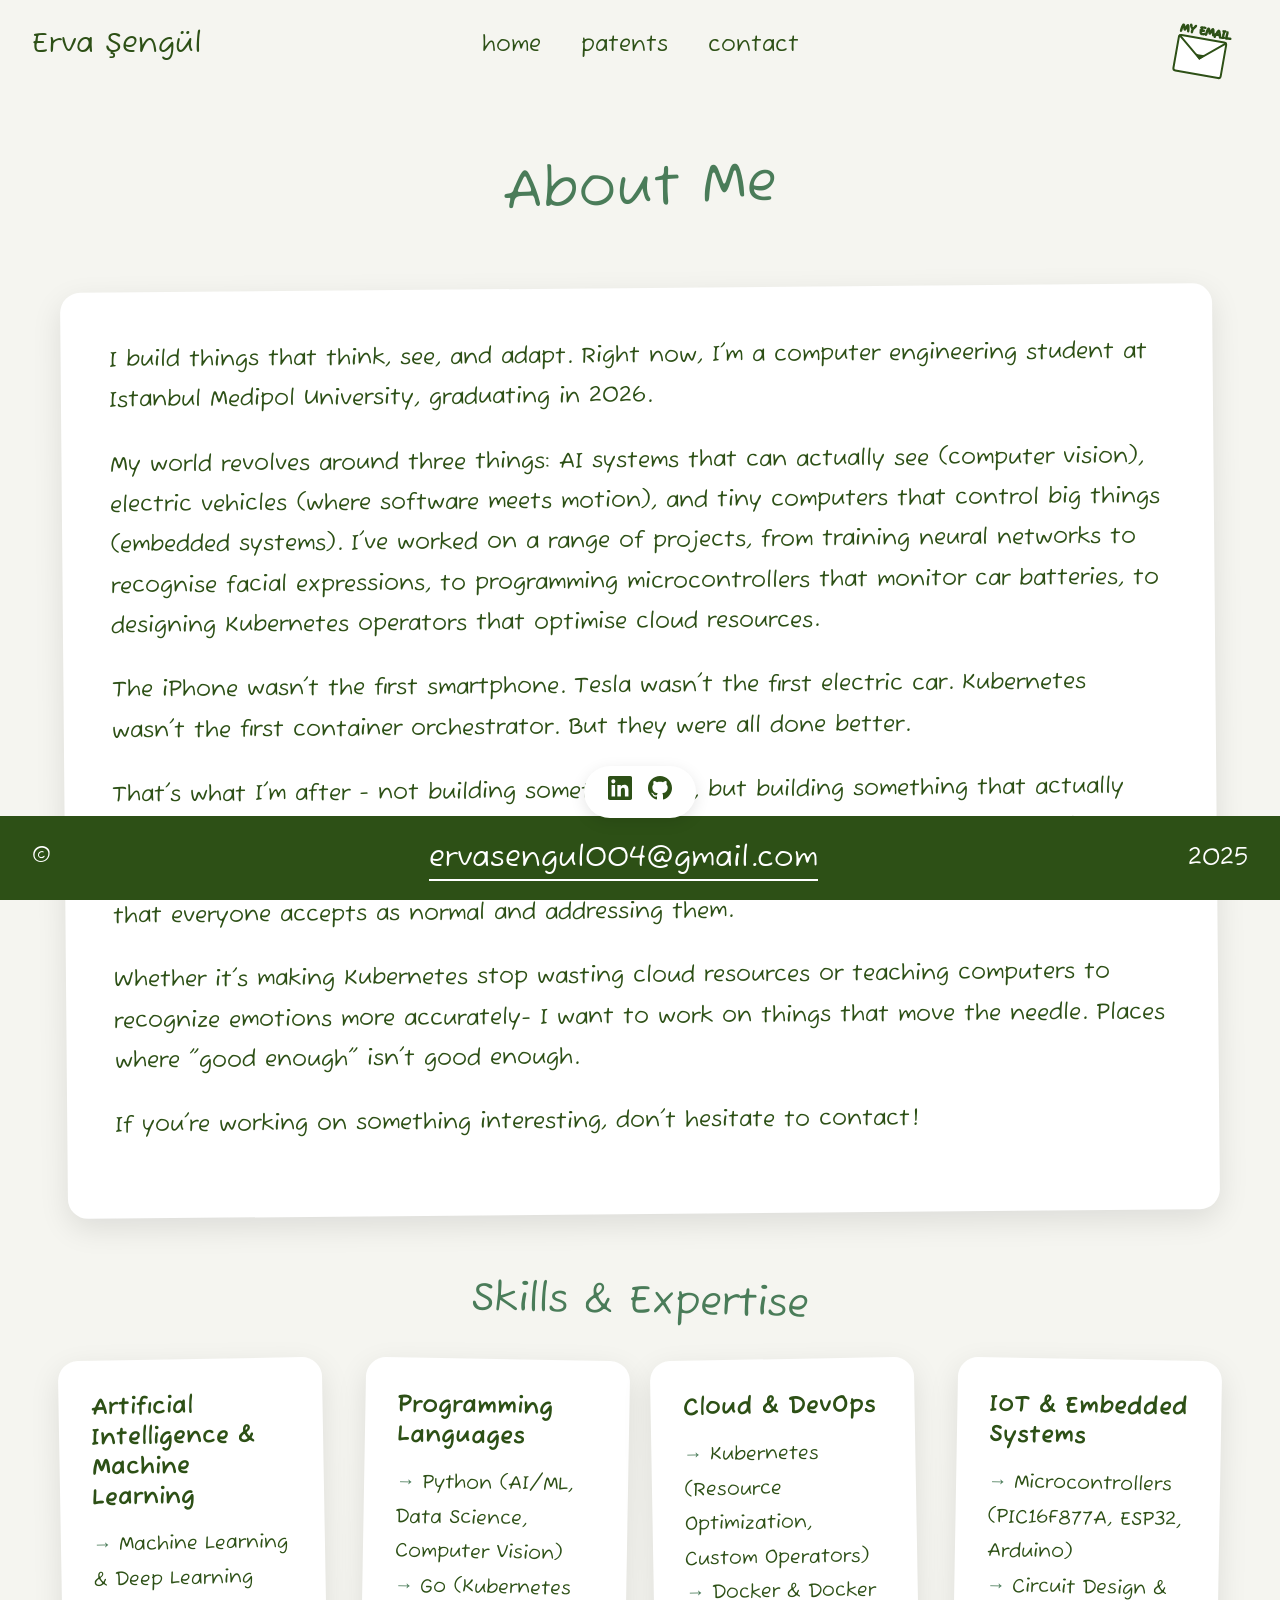
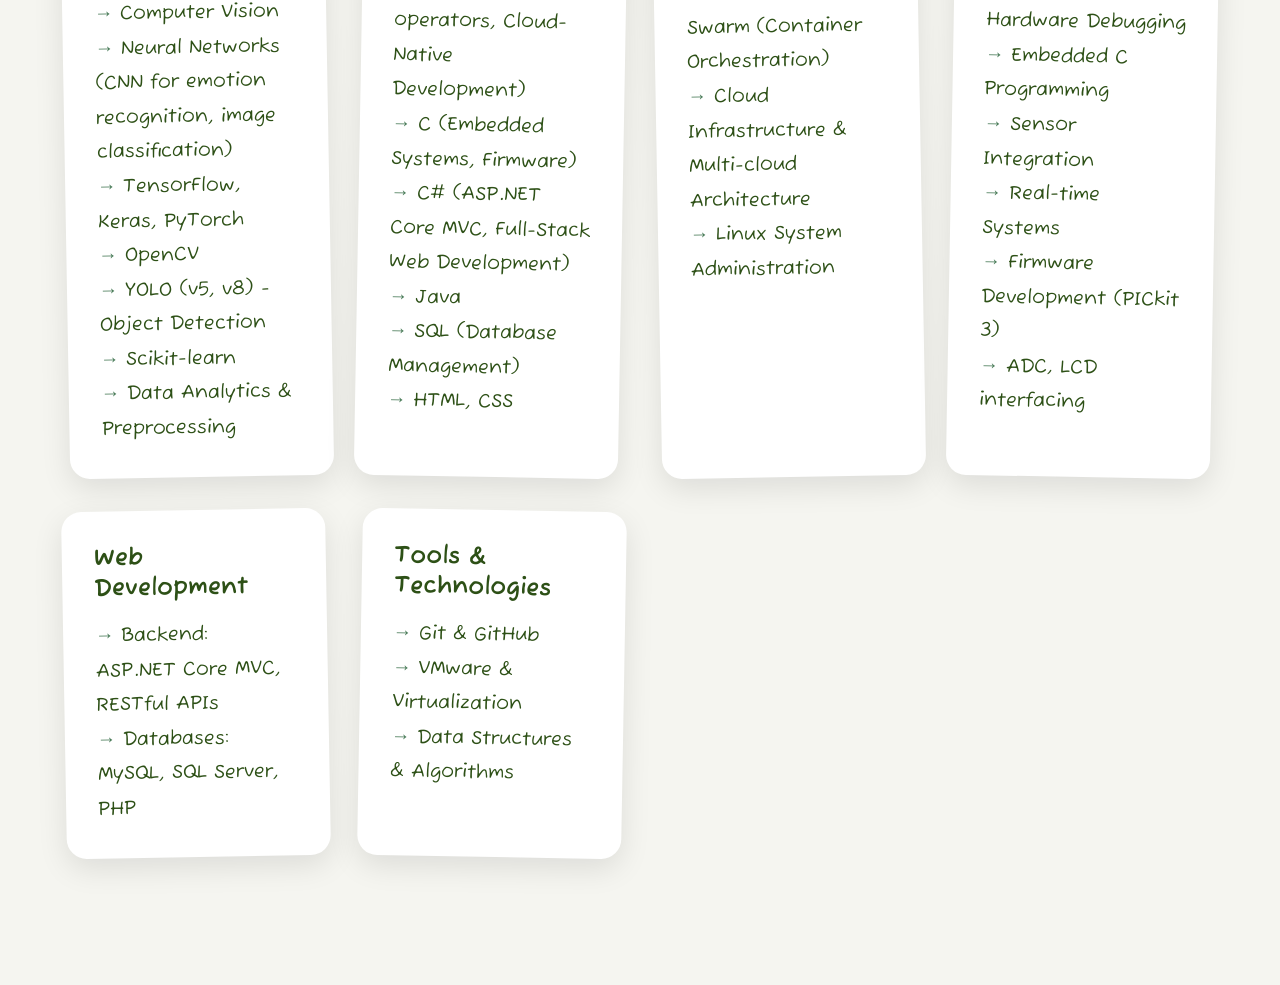
==== about.html @ 374d0e1b "font change" ====
<!DOCTYPE html>
<html lang="en">
<head>
    <meta charset="UTF-8">
    <meta name="viewport" content="width=device-width, initial-scale=1.0">
    <title>About - Erva Şengül</title>
    <link rel="preconnect" href="https://fonts.googleapis.com">
    <link rel="preconnect" href="https://fonts.gstatic.com" crossorigin>
    <link href="https://fonts.googleapis.com/css2?family=Fuzzy+Bubbles:wght@400;700&display=swap" rel="stylesheet">
    <style>
        * {
            margin: 0;
            padding: 0;
            box-sizing: border-box;
        }

        body {
            font-family: "Fuzzy Bubbles", sans-serif;
            background: #f5f5f0;
            color: #2d5016;
            overflow-x: hidden;
        }

        .container {
            max-width: 1400px;
            margin: 0 auto;
            padding: 0 2rem;
        }

        /* Navigation */
        nav {
            padding: 2rem 0;
            display: flex;
            justify-content: flex-start;
            align-items: center;
            position: relative;
            z-index: 100;
        }

        .logo {
            font-family: "Fuzzy Bubbles", sans-serif;
            font-size: 1.8rem;
            font-weight: 400;
            color: #2d5016;
            text-decoration: none;
            line-height: 0.9;
        }

        .logo span {
            display: block;
        }

        .nav-links {
            display: flex;
            gap: 2.5rem;
            list-style: none;
            align-items: center;
            position: absolute;
            left: 50%;
            transform: translateX(-50%);
        }

        .nav-links a {
            color: #2d5016;
            text-decoration: none;
            font-size: 1.4rem;
            transition: transform 0.3s ease;
        }

        .nav-links a:hover {
            transform: scale(1.1);
        }

        .email-icon {
            position: absolute;
            top: 1rem;
            right: 2rem;
            font-size: 1.2rem;
            z-index: 100;
            cursor: pointer;
            transition: transform 0.3s ease;
        }

        .email-icon:hover {
            transform: scale(1.1);
        }

        .email-icon svg {
            width: 80px;
            height: 80px;
            transform: rotate(10deg);
        }

        .email-icon text {
            font-family: "Fuzzy Bubbles", sans-serif;
        }

        /* About Content */
        .about-content {
            min-height: 80vh;
            padding: 4rem 2rem 8rem 2rem;
        }

        .about-container {
            max-width: 1200px;
            margin: 0 auto;
        }

        .about-header {
            text-align: center;
            margin-bottom: 4rem;
        }

        .about-title {
            font-family: "Fuzzy Bubbles", sans-serif;
            font-size: 3.5rem;
            font-weight: 400;
            color: #4a7c59;
            margin-bottom: 2rem;
            transform: rotate(-2deg);
        }

        .about-intro {
            background: white;
            padding: 3rem;
            border-radius: 20px;
            box-shadow: 0 10px 30px rgba(0,0,0,0.1);
            transform: rotate(-0.5deg);
            margin-bottom: 3rem;
        }

        .about-text {
            font-size: 1.4rem;
            color: #2d5016;
            line-height: 1.8;
            margin-bottom: 1.5rem;
        }

        .skills-section {
            margin-top: 4rem;
        }

        .section-title {
            font-family: "Fuzzy Bubbles", sans-serif;
            font-size: 2.5rem;
            font-weight: 400;
            color: #4a7c59;
            margin-bottom: 2rem;
            text-align: center;
            transform: rotate(1deg);
        }

        .skills-grid {
            display: grid;
            grid-template-columns: repeat(auto-fit, minmax(250px, 1fr));
            gap: 2rem;
            margin-top: 2rem;
        }

        .skill-card {
            background: white;
            padding: 2rem;
            border-radius: 20px;
            box-shadow: 0 10px 30px rgba(0,0,0,0.1);
            transform: rotate(-1deg);
            transition: all 0.3s ease;
        }

        .skill-card:hover {
            transform: rotate(0deg) translateY(-5px);
            box-shadow: 0 15px 40px rgba(0,0,0,0.15);
        }

        .skill-card:nth-child(even) {
            transform: rotate(1deg);
        }

        .skill-card:nth-child(even):hover {
            transform: rotate(0deg) translateY(-5px);
        }

        .skill-category {
            font-size: 1.5rem;
            font-weight: 700;
            color: #2d5016;
            margin-bottom: 1rem;
        }

        .skill-list {
            list-style: none;
            font-size: 1.2rem;
            color: #2d5016;
            line-height: 1.8;
        }

        .skill-list li:before {
            content: "→ ";
            color: #4a7c59;
            font-weight: bold;
        }

        @media (max-width: 1024px) {
            .email-icon svg {
                width: 70px;
                height: 70px;
            }
        }

        @media (max-width: 768px) {
            nav {
                padding: 1rem 0;
                flex-direction: column;
                align-items: flex-start;
                gap: 1rem;
            }

            .logo {
                font-size: 1.5rem;
                position: relative;
                left: 0;
            }

            .nav-links {
                position: static;
                transform: none;
                gap: 1.5rem;
                width: 100%;
                justify-content: flex-start;
            }

            .nav-links a {
                font-size: 1.2rem;
            }

            .email-icon {
                top: 1.5rem;
                right: 1rem;
            }

            .email-icon svg {
                width: 60px;
                height: 60px;
            }

            .about-title {
                font-size: 3rem;
            }

            .about-intro {
                padding: 2rem;
            }

            .about-text {
                font-size: 1.5rem;
            }

            .section-title {
                font-size: 2.5rem;
            }

            .skills-grid {
                grid-template-columns: 1fr;
            }
        }

        @media (max-width: 480px) {
            .logo {
                font-size: 1.3rem;
            }

            .nav-links {
                gap: 1rem;
            }

            .nav-links a {
                font-size: 1.1rem;
            }

            .email-icon {
                top: 1rem;
                right: 0.5rem;
            }

            .email-icon svg {
                width: 50px;
                height: 50px;
            }
        }

        /* Footer */
        .footer {
            background: #2d5016;
            padding: 1.5rem 0;
            position: fixed;
            bottom: 0;
            left: 0;
            right: 0;
            z-index: 1000;
        }

        .footer-content {
            max-width: 1400px;
            margin: 0 auto;
            padding: 0 2rem;
            display: flex;
            justify-content: space-between;
            align-items: center;
            color: white;
        }

        .footer-left {
            font-size: 1.5rem;
            display: flex;
            align-items: center;
            gap: 0.5rem;
        }

        .footer-center {
            font-size: 1.8rem;
            text-align: center;
            position: relative;
        }

        .footer-center::after {
            content: '';
            position: absolute;
            bottom: -5px;
            left: 0;
            right: 0;
            height: 2px;
            background: white;
        }

        .footer-right {
            font-size: 1.5rem;
        }

        .social-icons {
            position: absolute;
            top: -50px;
            left: 50%;
            transform: translateX(-50%);
            display: flex;
            gap: 1rem;
            background: white;
            padding: 0.5rem 1.5rem;
            border-radius: 30px;
            box-shadow: 0 4px 15px rgba(0,0,0,0.1);
        }

        .social-icons a {
            color: #2d5016;
            font-size: 1.8rem;
            transition: transform 0.3s ease;
        }

        .social-icons a:hover {
            transform: scale(1.2);
        }

        @media (max-width: 768px) {
            .footer-content {
                flex-direction: column;
                gap: 0.5rem;
                text-align: center;
            }

            .footer-left,
            .footer-center,
            .footer-right {
                font-size: 1.2rem;
            }

            .social-icons {
                top: -45px;
                gap: 0.7rem;
                padding: 0.4rem 1rem;
            }

            .social-icons a {
                font-size: 1.5rem;
            }
        }
    </style>
</head>
<body>
    <div class="container">
        <nav>
            <a href="main.html" class="logo">
                <span>Erva Şengül</span>
            </a>
            <ul class="nav-links">
                <li><a href="main.html">home</a></li>
                <li><a href="main.html#patents">patents</a></li>
                <li><a href="main.html#contact">contact</a></li>
            </ul>
        </nav>

        <a href="mailto:ervasengul004@gmail.com" class="email-icon">
            <svg viewBox="0 0 100 80" fill="none" stroke="#2d5016" stroke-width="2">
                <text x="10" y="15" font-family="Caveat" font-size="14" fill="#2d5016">MY EMAIL</text>
                <rect x="10" y="20" width="60" height="45" rx="3" fill="white" stroke="#2d5016" stroke-width="2.5"/>
                <path d="M 10 20 L 40 45 L 70 20" fill="none" stroke="#2d5016" stroke-width="2.5"/>
                <path d="M 35 40 L 40 45 L 45 40" fill="#2d5016"/>
            </svg>
        </a>

        <section class="about-content">
            <div class="about-container">
                <div class="about-header">
                    <h1 class="about-title">About Me</h1>
                </div>

                <div class="about-intro">
                    <p class="about-text">
                        I build things that think, see, and adapt. Right now, I'm a computer engineering student at Istanbul Medipol University, graduating in 2026.
                    </p>
                    <p class="about-text">
                        My world revolves around three things: AI systems that can actually see (computer vision), electric vehicles (where software meets motion), and tiny computers that control big things (embedded systems). I've worked on a range of projects, from training neural networks to recognise facial expressions, to programming microcontrollers that monitor car batteries, to designing Kubernetes operators that optimise cloud resources.
                    </p>
                    <p class="about-text">
                        The iPhone wasn't the first smartphone. Tesla wasn't the first electric car. Kubernetes wasn't the first container orchestrator. But they were all done better.
                    </p>
                    <p class="about-text">
                        That's what I'm after - not building something first, but building something that actually makes sense. Better execution, better results, better thinking about the problem. Taking existing ideas and asking "Why does it have to be this way?" Identifying the pain points that everyone accepts as normal and addressing them.
                    </p>
                    <p class="about-text">
                        Whether it's making Kubernetes stop wasting cloud resources or teaching computers to recognize emotions more accurately- I want to work on things that move the needle. Places where "good enough" isn't good enough.
                    </p>
                    <p class="about-text">
                        If you're working on something interesting, don't hesitate to contact!
                    </p>
                </div>

                <div class="skills-section">
                    <h2 class="section-title">Skills & Expertise</h2>

                    <div class="skills-grid">
                        <div class="skill-card">
                            <h3 class="skill-category">Artificial Intelligence & Machine Learning</h3>
                            <ul class="skill-list">
                                <li>Machine Learning & Deep Learning</li>
                                <li>Computer Vision</li>
                                <li>Neural Networks (CNN for emotion recognition, image classification)</li>
                                <li>TensorFlow, Keras, PyTorch</li>
                                <li>OpenCV</li>
                                <li>YOLO (v5, v8) - Object Detection</li>
                                <li>Scikit-learn</li>
                                <li>Data Analytics & Preprocessing</li>
                            </ul>
                        </div>

                        <div class="skill-card">
                            <h3 class="skill-category">Programming Languages</h3>
                            <ul class="skill-list">
                                <li>Python (AI/ML, Data Science, Computer Vision)</li>
                                <li>Go (Kubernetes operators, Cloud-Native Development)</li>
                                <li>C (Embedded Systems, Firmware)</li>
                                <li>C# (ASP.NET Core MVC, Full-Stack Web Development)</li>
                                <li>Java</li>
                                <li>SQL (Database Management)</li>
                                <li>HTML, CSS</li>
                            </ul>
                        </div>

                        <div class="skill-card">
                            <h3 class="skill-category">Cloud & DevOps</h3>
                            <ul class="skill-list">
                                <li>Kubernetes (Resource Optimization, Custom Operators)</li>
                                <li>Docker & Docker Swarm (Container Orchestration)</li>
                                <li>Cloud Infrastructure & Multi-cloud Architecture</li>
                                <li>Linux System Administration</li>
                            </ul>
                        </div>

                        <div class="skill-card">
                            <h3 class="skill-category">IoT & Embedded Systems</h3>
                            <ul class="skill-list">
                                <li>Microcontrollers (PIC16F877A, ESP32, Arduino)</li>
                                <li>Circuit Design & Hardware Debugging</li>
                                <li>Embedded C Programming</li>
                                <li>Sensor Integration</li>
                                <li>Real-time Systems</li>
                                <li>Firmware Development (PICkit 3)</li>
                                <li>ADC, LCD interfacing</li>
                            </ul>
                        </div>

                        <div class="skill-card">
                            <h3 class="skill-category">Web Development</h3>
                            <ul class="skill-list">
                                <li>Backend: ASP.NET Core MVC, RESTful APIs </li>
                                <li>Databases: MySQL, SQL Server, PHP</li>
                            </ul>
                        </div>

                        <div class="skill-card">
                            <h3 class="skill-category">Tools & Technologies</h3>
                            <ul class="skill-list">
                                <li>Git & GitHub</li>
                                <li>VMware & Virtualization</li>
                                <li>Data Structures & Algorithms</li>
                            </ul>
                        </div>
                    </div>
                </div>
            </div>
        </section>
    </div>

    <footer class="footer">
        <div class="social-icons">
            <a href="https://www.linkedin.com/in/erva-%C5%9Feng%C3%BCl-016945237/" target="_blank" aria-label="LinkedIn">
                <svg width="24" height="24" viewBox="0 0 24 24" fill="currentColor">
                    <path d="M20.447 20.452h-3.554v-5.569c0-1.328-.027-3.037-1.852-3.037-1.853 0-2.136 1.445-2.136 2.939v5.667H9.351V9h3.414v1.561h.046c.477-.9 1.637-1.85 3.37-1.85 3.601 0 4.267 2.37 4.267 5.455v6.286zM5.337 7.433c-1.144 0-2.063-.926-2.063-2.065 0-1.138.92-2.063 2.063-2.063 1.14 0 2.064.925 2.064 2.063 0 1.139-.925 2.065-2.064 2.065zm1.782 13.019H3.555V9h3.564v11.452zM22.225 0H1.771C.792 0 0 .774 0 1.729v20.542C0 23.227.792 24 1.771 24h20.451C23.2 24 24 23.227 24 22.271V1.729C24 .774 23.2 0 22.222 0h.003z"/>
                </svg>
            </a>
            <a href="https://github.com/ervasengul" target="_blank" aria-label="GitHub">
                <svg width="24" height="24" viewBox="0 0 24 24" fill="currentColor">
                    <path d="M12 0c-6.626 0-12 5.373-12 12 0 5.302 3.438 9.8 8.207 11.387.599.111.793-.261.793-.577v-2.234c-3.338.726-4.033-1.416-4.033-1.416-.546-1.387-1.333-1.756-1.333-1.756-1.089-.745.083-.729.083-.729 1.205.084 1.839 1.237 1.839 1.237 1.07 1.834 2.807 1.304 3.492.997.107-.775.418-1.305.762-1.604-2.665-.305-5.467-1.334-5.467-5.931 0-1.311.469-2.381 1.236-3.221-.124-.303-.535-1.524.117-3.176 0 0 1.008-.322 3.301 1.23.957-.266 1.983-.399 3.003-.404 1.02.005 2.047.138 3.006.404 2.291-1.552 3.297-1.23 3.297-1.23.653 1.653.242 2.874.118 3.176.77.84 1.235 1.911 1.235 3.221 0 4.609-2.807 5.624-5.479 5.921.43.372.823 1.102.823 2.222v3.293c0 .319.192.694.801.576 4.765-1.589 8.199-6.086 8.199-11.386 0-6.627-5.373-12-12-12z"/>
                </svg>
            </a>
        </div>
        <div class="footer-content">
            <div class="footer-left">
                <span>©</span>
                <span></span>
            </div>
            <div class="footer-center">
                ervasengul004@gmail.com
            </div>
            <div class="footer-right">
                2025
            </div>
        </div>
    </footer>

    <script>
        // Smooth scrolling for navigation links
        document.querySelectorAll('a[href^="#"]').forEach(function(anchor) {
            anchor.addEventListener('click', function(e) {
                const href = this.getAttribute('href');
                if (href !== '#' && document.querySelector(href)) {
                    e.preventDefault();
                    const target = document.querySelector(href);
                    target.scrollIntoView({ behavior: 'smooth' });
                }
            });
        });
    </script>
</body>
</html>
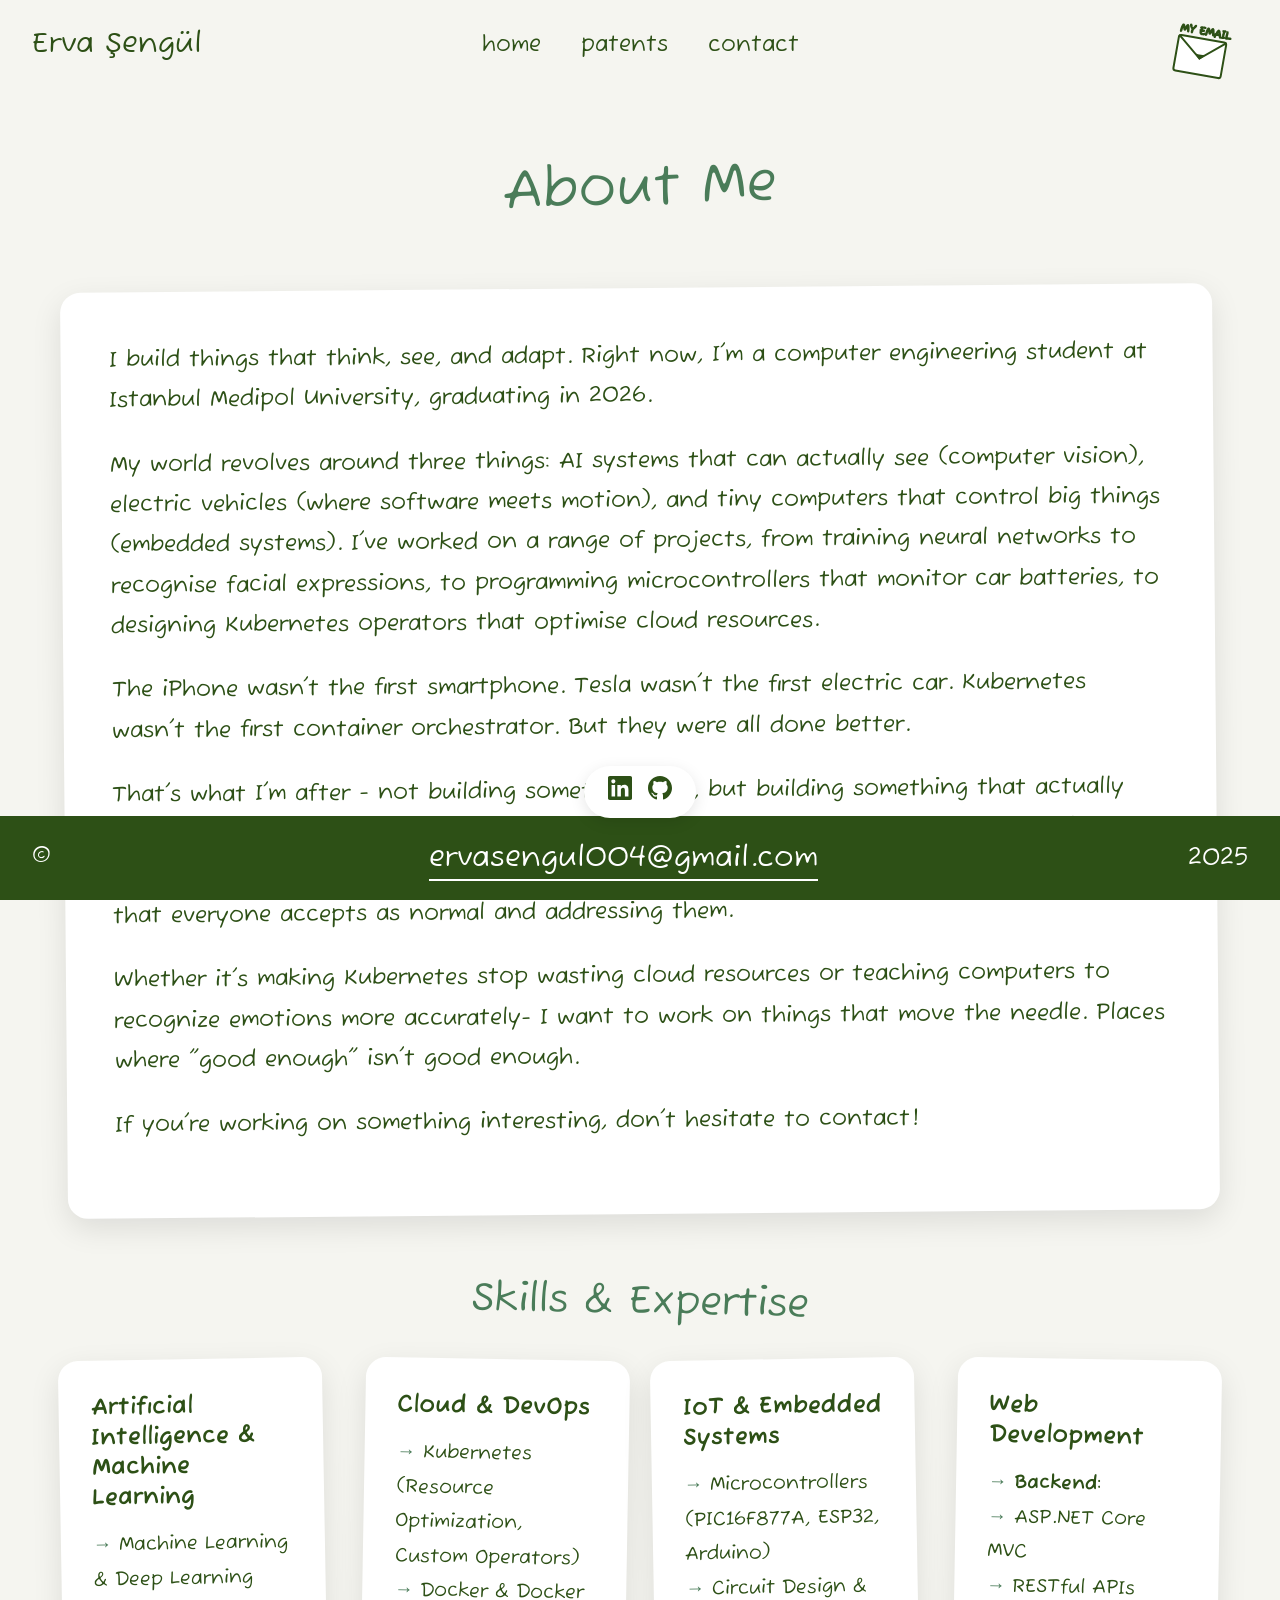
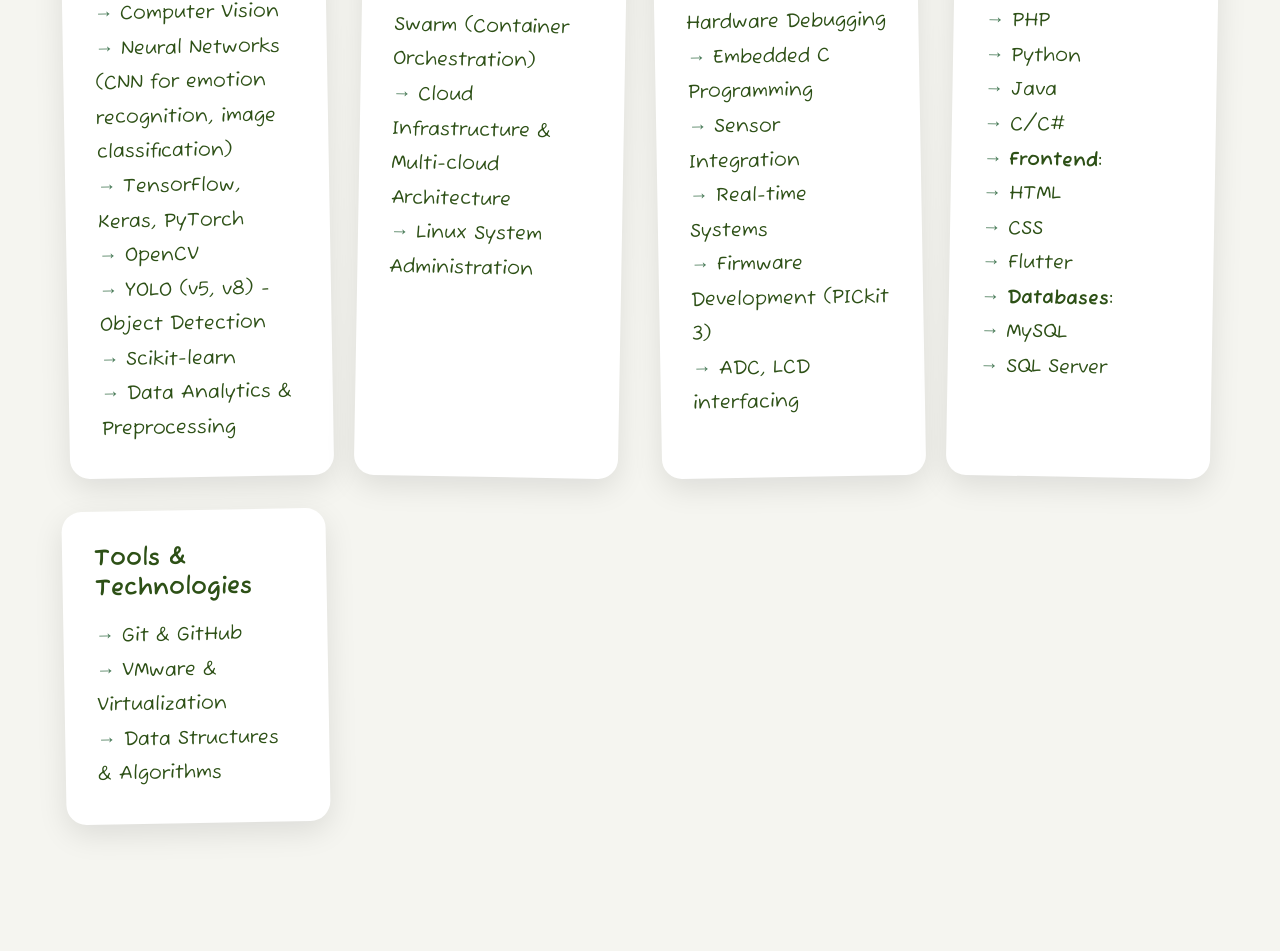
==== commit 2975a059: "skill change" ====
--- a/about.html
+++ b/about.html
@@ -451,19 +451,6 @@
                         </div>
 
                         <div class="skill-card">
-                            <h3 class="skill-category">Programming Languages</h3>
-                            <ul class="skill-list">
-                                <li>Python (AI/ML, Data Science, Computer Vision)</li>
-                                <li>Go (Kubernetes operators, Cloud-Native Development)</li>
-                                <li>C (Embedded Systems, Firmware)</li>
-                                <li>C# (ASP.NET Core MVC, Full-Stack Web Development)</li>
-                                <li>Java</li>
-                                <li>SQL (Database Management)</li>
-                                <li>HTML, CSS</li>
-                            </ul>
-                        </div>
-
-                        <div class="skill-card">
                             <h3 class="skill-category">Cloud & DevOps</h3>
                             <ul class="skill-list">
                                 <li>Kubernetes (Resource Optimization, Custom Operators)</li>
@@ -489,8 +476,20 @@
                         <div class="skill-card">
                             <h3 class="skill-category">Web Development</h3>
                             <ul class="skill-list">
-                                <li>Backend: ASP.NET Core MVC, RESTful APIs </li>
-                                <li>Databases: MySQL, SQL Server, PHP</li>
+                                <li><strong>Backend:</strong></li>
+                                <li>ASP.NET Core MVC</li>
+                                <li>RESTful APIs</li>
+                                <li>PHP</li>
+                                <li>Python</li>
+                                <li>Java</li>
+                                <li>C/C#</li>
+                                <li><strong>Frontend:</strong></li>
+                                <li>HTML</li>
+                                <li>CSS</li>
+                                <li>Flutter</li>
+                                <li><strong>Databases:</strong></li>
+                                <li>MySQL</li>
+                                <li>SQL Server</li>
                             </ul>
                         </div>
 
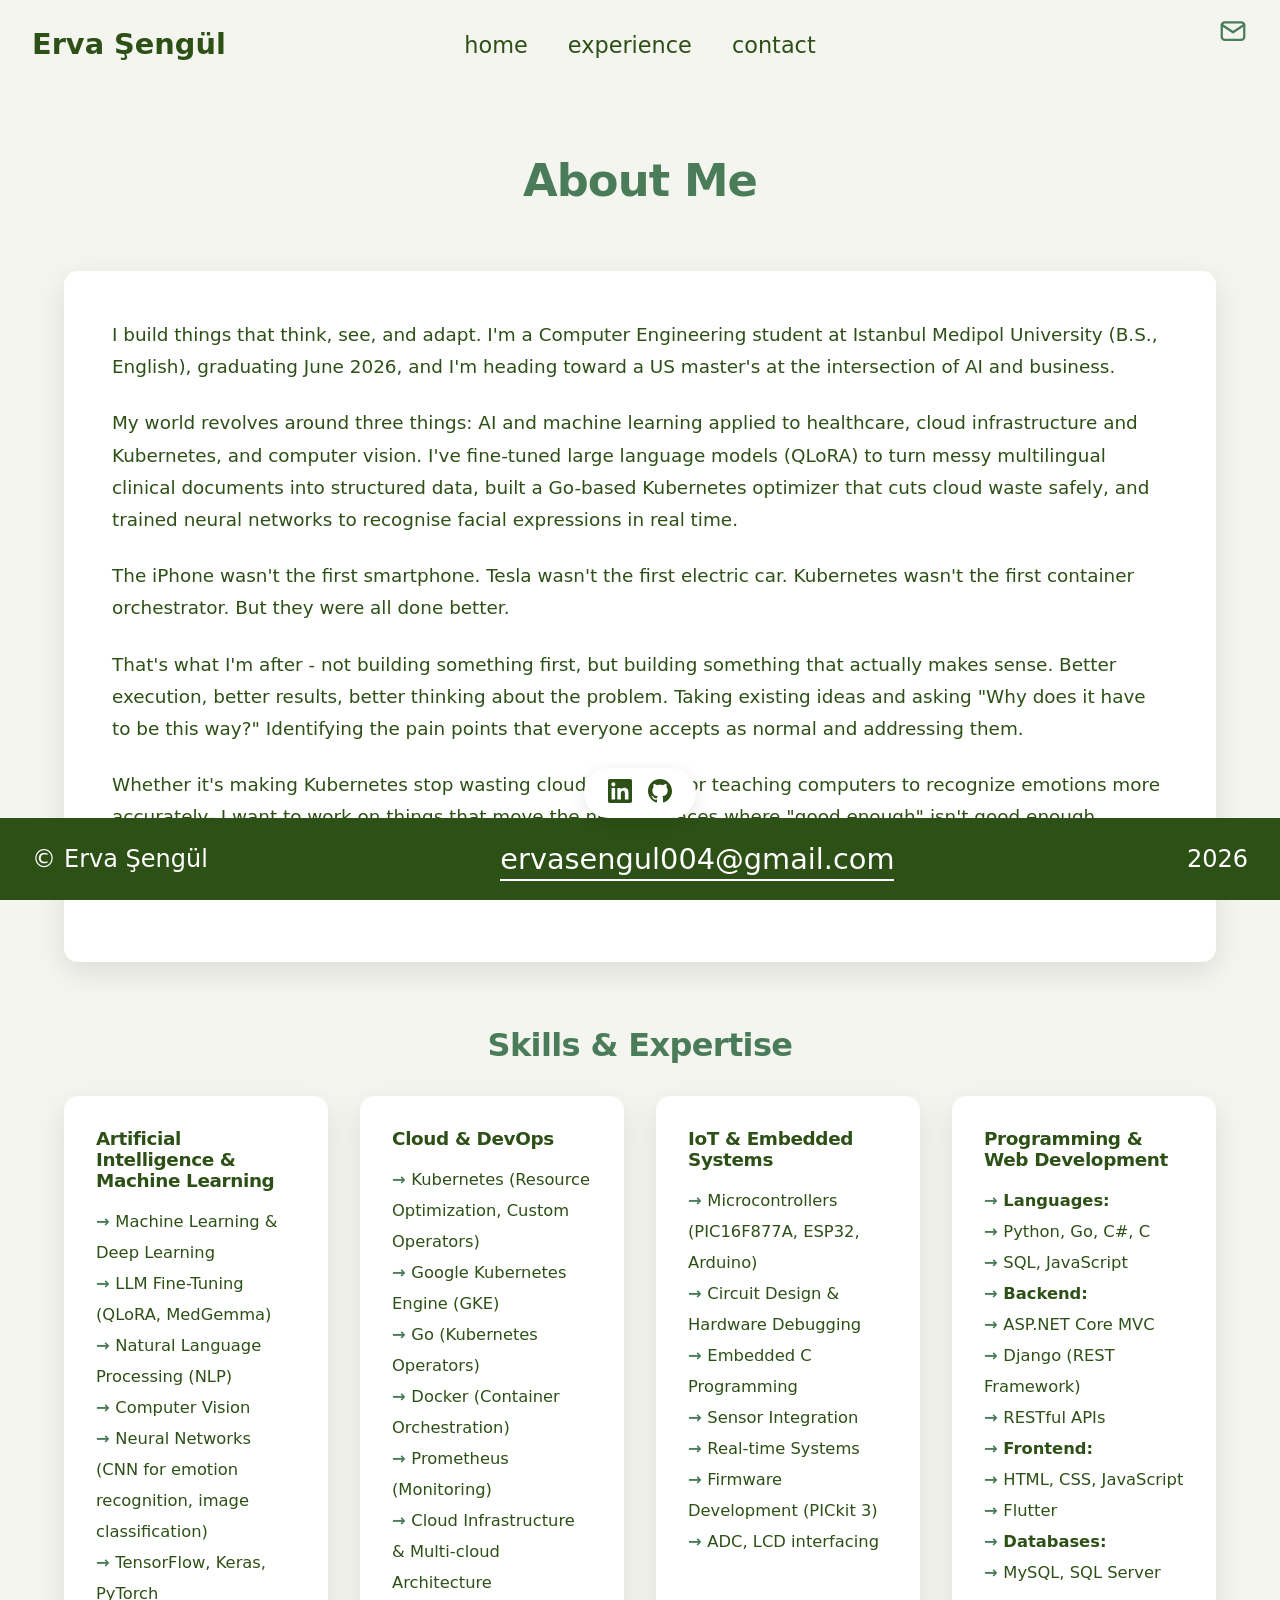
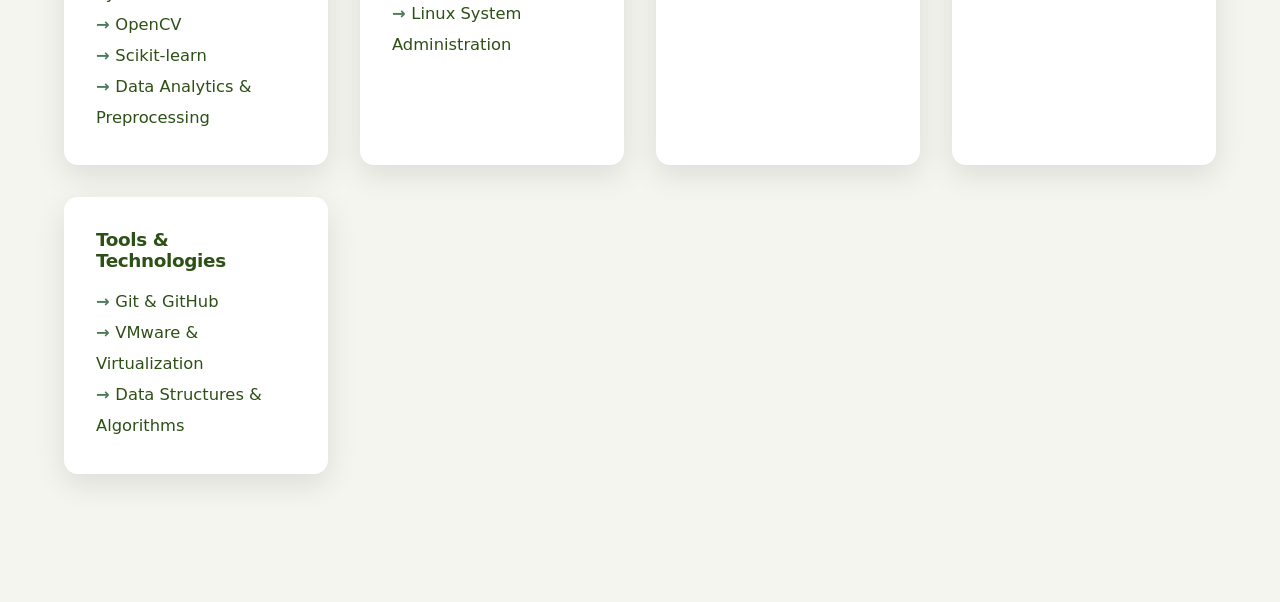
==== commit 3e46498d: "Refresh portfolio: projects, experience, contact links" ====
--- a/about.html
+++ b/about.html
@@ -3,11 +3,20 @@
 <head>
     <meta charset="UTF-8">
     <meta name="viewport" content="width=device-width, initial-scale=1.0">
+    <meta http-equiv="Content-Security-Policy" content="default-src 'self'; style-src 'self' 'unsafe-inline' https://fonts.googleapis.com; font-src 'self' https://fonts.gstatic.com; img-src 'self' data:; script-src 'self' 'unsafe-inline'; frame-ancestors 'none'; base-uri 'self'; upgrade-insecure-requests;">
+    <meta http-equiv="X-Frame-Options" content="DENY">
+    <meta http-equiv="X-Content-Type-Options" content="nosniff">
+    <meta name="referrer" content="strict-origin-when-cross-origin">
     <title>About - Erva Şengül</title>
     <link rel="preconnect" href="https://fonts.googleapis.com">
     <link rel="preconnect" href="https://fonts.gstatic.com" crossorigin>
-    <link href="https://fonts.googleapis.com/css2?family=Fuzzy+Bubbles:wght@400;700&display=swap" rel="stylesheet">
+    <link href="https://fonts.googleapis.com/css2?family=Inter:wght@400;500;600;700&family=Space+Grotesk:wght@400;500;600;700&display=swap" rel="stylesheet">
     <style>
+        :root {
+            --font-body: 'Inter', system-ui, -apple-system, 'Segoe UI', Roboto, sans-serif;
+            --font-display: 'Space Grotesk', 'Inter', system-ui, sans-serif;
+        }
+
         * {
             margin: 0;
             padding: 0;
@@ -15,7 +24,7 @@
         }
 
         body {
-            font-family: "Fuzzy Bubbles", sans-serif;
+            font-family: var(--font-body);
             background: #f5f5f0;
             color: #2d5016;
             overflow-x: hidden;
@@ -38,7 +47,7 @@
         }
 
         .logo {
-            font-family: "Fuzzy Bubbles", sans-serif;
+            font-family: var(--font-body);
             font-size: 1.8rem;
             font-weight: 400;
             color: #2d5016;
@@ -88,11 +97,11 @@
         .email-icon svg {
             width: 80px;
             height: 80px;
-            transform: rotate(10deg);
+            
         }
 
         .email-icon text {
-            font-family: "Fuzzy Bubbles", sans-serif;
+            font-family: var(--font-body);
         }
 
         /* About Content */
@@ -112,20 +121,20 @@
         }
 
         .about-title {
-            font-family: "Fuzzy Bubbles", sans-serif;
+            font-family: var(--font-body);
             font-size: 3.5rem;
             font-weight: 400;
             color: #4a7c59;
             margin-bottom: 2rem;
-            transform: rotate(-2deg);
+            
         }
 
         .about-intro {
             background: white;
             padding: 3rem;
-            border-radius: 20px;
+            border-radius: 14px;
             box-shadow: 0 10px 30px rgba(0,0,0,0.1);
-            transform: rotate(-0.5deg);
+            
             margin-bottom: 3rem;
         }
 
@@ -141,13 +150,13 @@
         }
 
         .section-title {
-            font-family: "Fuzzy Bubbles", sans-serif;
+            font-family: var(--font-body);
             font-size: 2.5rem;
             font-weight: 400;
             color: #4a7c59;
             margin-bottom: 2rem;
             text-align: center;
-            transform: rotate(1deg);
+            
         }
 
         .skills-grid {
@@ -160,23 +169,23 @@
         .skill-card {
             background: white;
             padding: 2rem;
-            border-radius: 20px;
+            border-radius: 14px;
             box-shadow: 0 10px 30px rgba(0,0,0,0.1);
-            transform: rotate(-1deg);
+            
             transition: all 0.3s ease;
         }
 
         .skill-card:hover {
-            transform: rotate(0deg) translateY(-5px);
+            transform: translateY(-5px);
             box-shadow: 0 15px 40px rgba(0,0,0,0.15);
         }
 
         .skill-card:nth-child(even) {
-            transform: rotate(1deg);
+            
         }
 
         .skill-card:nth-child(even):hover {
-            transform: rotate(0deg) translateY(-5px);
+            transform: translateY(-5px);
         }
 
         .skill-category {
@@ -381,6 +390,27 @@
                 font-size: 1.5rem;
             }
         }
+
+        /* Professional type system */
+        body {
+            -webkit-font-smoothing: antialiased;
+            -moz-osx-font-smoothing: grayscale;
+        }
+
+        h1, h2, h3 { font-family: var(--font-display); letter-spacing: -0.02em; }
+        .logo { font-family: var(--font-display); font-weight: 700; }
+        .nav-links a { font-family: var(--font-body); font-weight: 500; }
+        .about-title { font-family: var(--font-display); font-weight: 600; font-size: 2.8rem; }
+        .section-title { font-family: var(--font-display); font-weight: 600; font-size: 2rem; }
+        .skill-category { font-family: var(--font-display); font-weight: 600; font-size: 1.15rem; }
+        .about-text { font-family: var(--font-body); font-size: 1.15rem; line-height: 1.75; }
+        .skill-list { font-family: var(--font-body); font-size: 1.02rem; line-height: 1.9; }
+        .email-icon svg { width: 30px !important; height: 30px !important; }
+
+        @media (max-width: 768px) {
+            .about-title { font-size: 2.1rem; }
+            .section-title { font-size: 1.7rem; }
+        }
     </style>
 </head>
 <body>
@@ -391,17 +421,15 @@
             </a>
             <ul class="nav-links">
                 <li><a href="main.html">home</a></li>
-                <li><a href="main.html#patents">patents</a></li>
+                <li><a href="main.html#experience">experience</a></li>
                 <li><a href="main.html#contact">contact</a></li>
             </ul>
         </nav>
 
-        <a href="mailto:ervasengul004@gmail.com" class="email-icon">
-            <svg viewBox="0 0 100 80" fill="none" stroke="#2d5016" stroke-width="2">
-                <text x="10" y="15" font-family="Caveat" font-size="14" fill="#2d5016">MY EMAIL</text>
-                <rect x="10" y="20" width="60" height="45" rx="3" fill="white" stroke="#2d5016" stroke-width="2.5"/>
-                <path d="M 10 20 L 40 45 L 70 20" fill="none" stroke="#2d5016" stroke-width="2.5"/>
-                <path d="M 35 40 L 40 45 L 45 40" fill="#2d5016"/>
+        <a href="#" class="email-icon email-link" aria-label="Email me">
+            <svg viewBox="0 0 24 24" fill="none" stroke="#4a7c59" stroke-width="1.8" stroke-linecap="round" stroke-linejoin="round">
+                <rect x="3" y="5" width="18" height="14" rx="2.5"/>
+                <path d="M3 7l9 6 9-6"/>
             </svg>
         </a>
 
@@ -413,10 +441,10 @@
 
                 <div class="about-intro">
                     <p class="about-text">
-                        I build things that think, see, and adapt. Right now, I'm a computer engineering student at Istanbul Medipol University, graduating in 2026.
+                        I build things that think, see, and adapt. I'm a Computer Engineering student at Istanbul Medipol University (B.S., English), graduating June 2026, and I'm heading toward a US master's at the intersection of AI and business.
                     </p>
                     <p class="about-text">
-                        My world revolves around three things: AI systems that can actually see (computer vision), electric vehicles (where software meets motion), and tiny computers that control big things (embedded systems). I've worked on a range of projects, from training neural networks to recognise facial expressions, to programming microcontrollers that monitor car batteries, to designing Kubernetes operators that optimise cloud resources.
+                        My world revolves around three things: AI and machine learning applied to healthcare, cloud infrastructure and Kubernetes, and computer vision. I've fine-tuned large language models (QLoRA) to turn messy multilingual clinical documents into structured data, built a Go-based Kubernetes optimizer that cuts cloud waste safely, and trained neural networks to recognise facial expressions in real time.
                     </p>
                     <p class="about-text">
                         The iPhone wasn't the first smartphone. Tesla wasn't the first electric car. Kubernetes wasn't the first container orchestrator. But they were all done better.
@@ -440,11 +468,12 @@
                             <h3 class="skill-category">Artificial Intelligence & Machine Learning</h3>
                             <ul class="skill-list">
                                 <li>Machine Learning & Deep Learning</li>
+                                <li>LLM Fine-Tuning (QLoRA, MedGemma)</li>
+                                <li>Natural Language Processing (NLP)</li>
                                 <li>Computer Vision</li>
                                 <li>Neural Networks (CNN for emotion recognition, image classification)</li>
                                 <li>TensorFlow, Keras, PyTorch</li>
                                 <li>OpenCV</li>
-                                <li>YOLO (v5, v8) - Object Detection</li>
                                 <li>Scikit-learn</li>
                                 <li>Data Analytics & Preprocessing</li>
                             </ul>
@@ -454,7 +483,10 @@
                             <h3 class="skill-category">Cloud & DevOps</h3>
                             <ul class="skill-list">
                                 <li>Kubernetes (Resource Optimization, Custom Operators)</li>
-                                <li>Docker & Docker Swarm (Container Orchestration)</li>
+                                <li>Google Kubernetes Engine (GKE)</li>
+                                <li>Go (Kubernetes Operators)</li>
+                                <li>Docker (Container Orchestration)</li>
+                                <li>Prometheus (Monitoring)</li>
                                 <li>Cloud Infrastructure & Multi-cloud Architecture</li>
                                 <li>Linux System Administration</li>
                             </ul>
@@ -474,22 +506,20 @@
                         </div>
 
                         <div class="skill-card">
-                            <h3 class="skill-category">Web Development</h3>
+                            <h3 class="skill-category">Programming & Web Development</h3>
                             <ul class="skill-list">
+                                <li><strong>Languages:</strong></li>
+                                <li>Python, Go, C#, C</li>
+                                <li>SQL, JavaScript</li>
                                 <li><strong>Backend:</strong></li>
                                 <li>ASP.NET Core MVC</li>
+                                <li>Django (REST Framework)</li>
                                 <li>RESTful APIs</li>
-                                <li>PHP</li>
-                                <li>Python</li>
-                                <li>Java</li>
-                                <li>C/C#</li>
                                 <li><strong>Frontend:</strong></li>
-                                <li>HTML</li>
-                                <li>CSS</li>
+                                <li>HTML, CSS, JavaScript</li>
                                 <li>Flutter</li>
                                 <li><strong>Databases:</strong></li>
-                                <li>MySQL</li>
-                                <li>SQL Server</li>
+                                <li>MySQL, SQL Server</li>
                             </ul>
                         </div>
 
@@ -509,12 +539,12 @@
 
     <footer class="footer">
         <div class="social-icons">
-            <a href="https://www.linkedin.com/in/erva-%C5%9Feng%C3%BCl-016945237/" target="_blank" aria-label="LinkedIn">
+            <a href="https://www.linkedin.com/in/erva-%C5%9Feng%C3%BCl-016945237/" target="_blank" rel="noopener noreferrer" aria-label="LinkedIn">
                 <svg width="24" height="24" viewBox="0 0 24 24" fill="currentColor">
                     <path d="M20.447 20.452h-3.554v-5.569c0-1.328-.027-3.037-1.852-3.037-1.853 0-2.136 1.445-2.136 2.939v5.667H9.351V9h3.414v1.561h.046c.477-.9 1.637-1.85 3.37-1.85 3.601 0 4.267 2.37 4.267 5.455v6.286zM5.337 7.433c-1.144 0-2.063-.926-2.063-2.065 0-1.138.92-2.063 2.063-2.063 1.14 0 2.064.925 2.064 2.063 0 1.139-.925 2.065-2.064 2.065zm1.782 13.019H3.555V9h3.564v11.452zM22.225 0H1.771C.792 0 0 .774 0 1.729v20.542C0 23.227.792 24 1.771 24h20.451C23.2 24 24 23.227 24 22.271V1.729C24 .774 23.2 0 22.222 0h.003z"/>
                 </svg>
             </a>
-            <a href="https://github.com/ervasengul" target="_blank" aria-label="GitHub">
+            <a href="https://github.com/ervasengul" target="_blank" rel="noopener noreferrer" aria-label="GitHub">
                 <svg width="24" height="24" viewBox="0 0 24 24" fill="currentColor">
                     <path d="M12 0c-6.626 0-12 5.373-12 12 0 5.302 3.438 9.8 8.207 11.387.599.111.793-.261.793-.577v-2.234c-3.338.726-4.033-1.416-4.033-1.416-.546-1.387-1.333-1.756-1.333-1.756-1.089-.745.083-.729.083-.729 1.205.084 1.839 1.237 1.839 1.237 1.07 1.834 2.807 1.304 3.492.997.107-.775.418-1.305.762-1.604-2.665-.305-5.467-1.334-5.467-5.931 0-1.311.469-2.381 1.236-3.221-.124-.303-.535-1.524.117-3.176 0 0 1.008-.322 3.301 1.23.957-.266 1.983-.399 3.003-.404 1.02.005 2.047.138 3.006.404 2.291-1.552 3.297-1.23 3.297-1.23.653 1.653.242 2.874.118 3.176.77.84 1.235 1.911 1.235 3.221 0 4.609-2.807 5.624-5.479 5.921.43.372.823 1.102.823 2.222v3.293c0 .319.192.694.801.576 4.765-1.589 8.199-6.086 8.199-11.386 0-6.627-5.373-12-12-12z"/>
                 </svg>
@@ -523,18 +553,43 @@
         <div class="footer-content">
             <div class="footer-left">
                 <span>©</span>
-                <span></span>
+                <span>Erva Şengül</span>
             </div>
-            <div class="footer-center">
-                ervasengul004@gmail.com
+            <div class="footer-center email-text">
             </div>
             <div class="footer-right">
-                2025
+                2026
             </div>
         </div>
     </footer>
 
     <script>
+        // Email obfuscation to prevent spam bots from harvesting email addresses
+        function createMailto() {
+            const user = 'ervasengul004';
+            const domain = 'gmail.com';
+            return 'mailto:' + user + '@' + domain;
+        }
+
+        function getEmail() {
+            const user = 'ervasengul004';
+            const domain = 'gmail.com';
+            return user + '@' + domain;
+        }
+
+        // Initialize email links and text on page load
+        document.addEventListener('DOMContentLoaded', function() {
+            // Set mailto links
+            document.querySelectorAll('.email-link').forEach(function(link) {
+                link.href = createMailto();
+            });
+
+            // Set email text
+            document.querySelectorAll('.email-text').forEach(function(el) {
+                el.textContent = getEmail();
+            });
+        });
+
         // Smooth scrolling for navigation links
         document.querySelectorAll('a[href^="#"]').forEach(function(anchor) {
             anchor.addEventListener('click', function(e) {
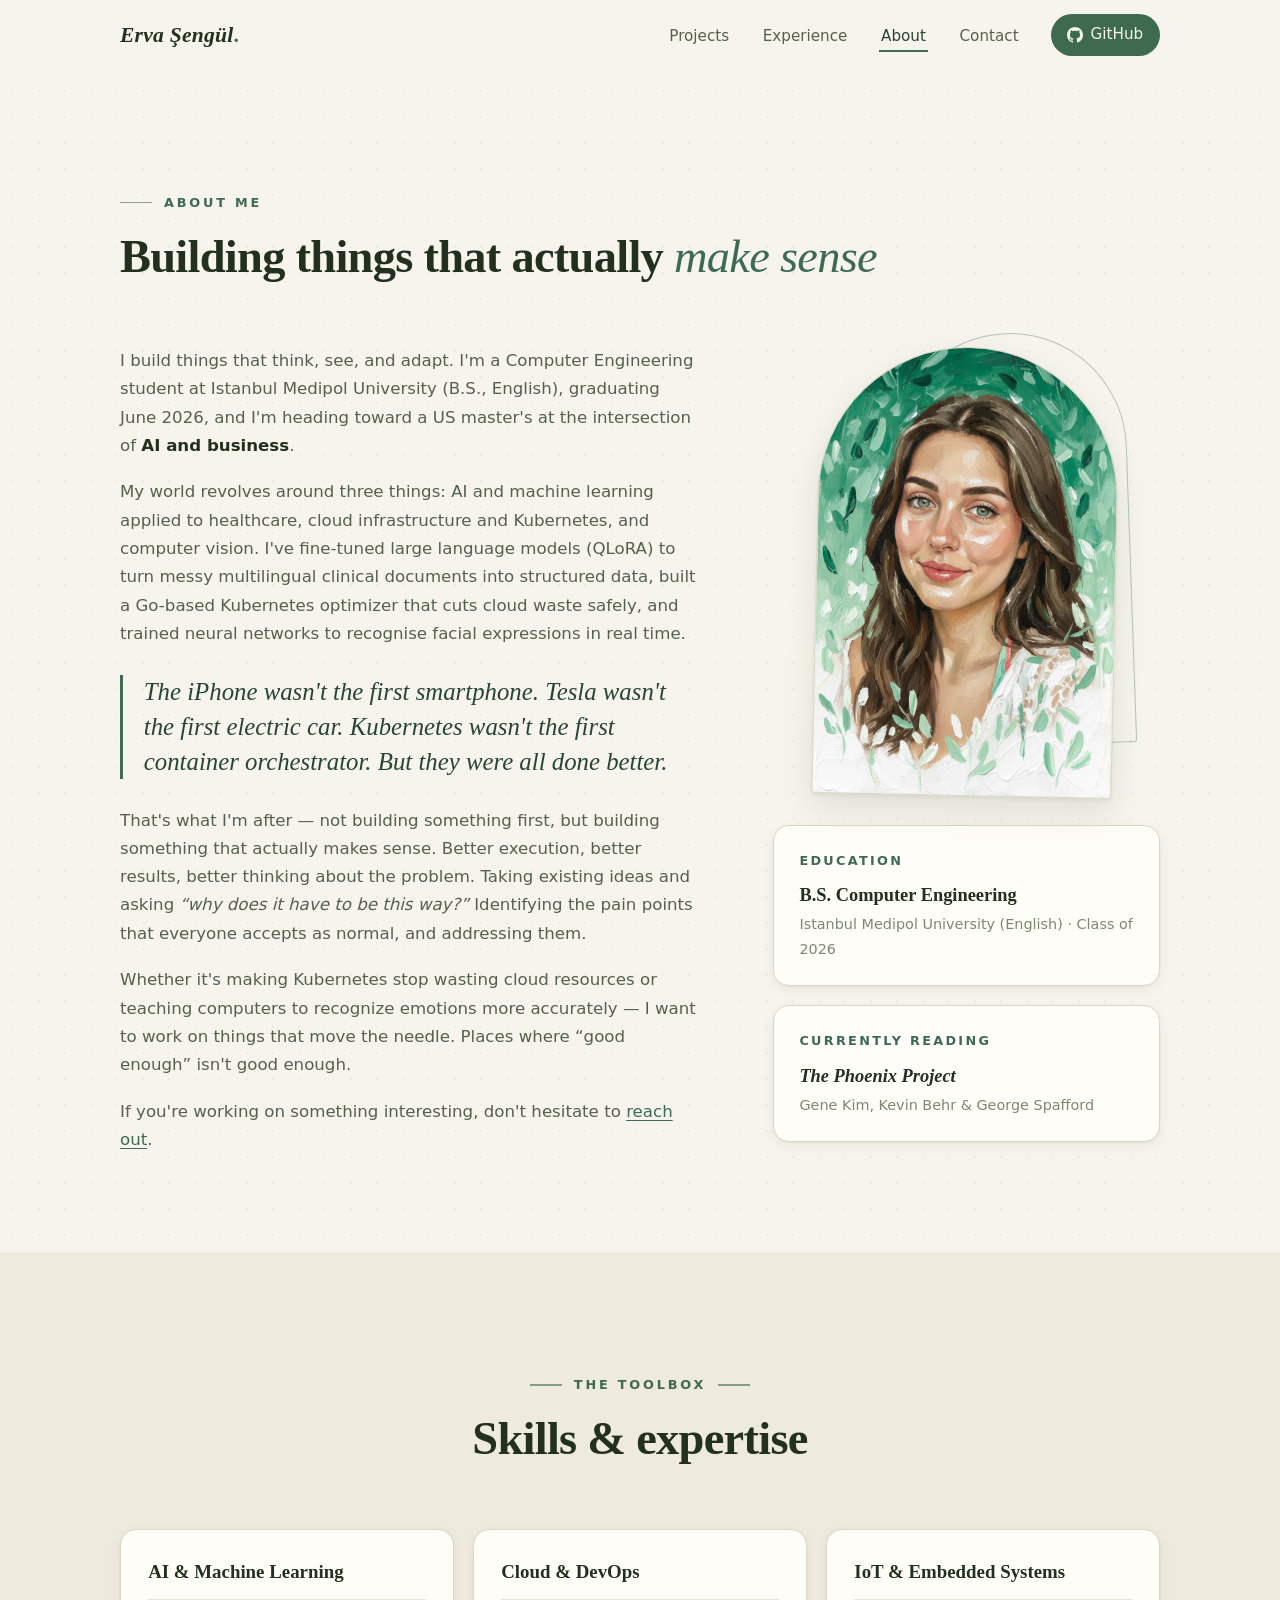
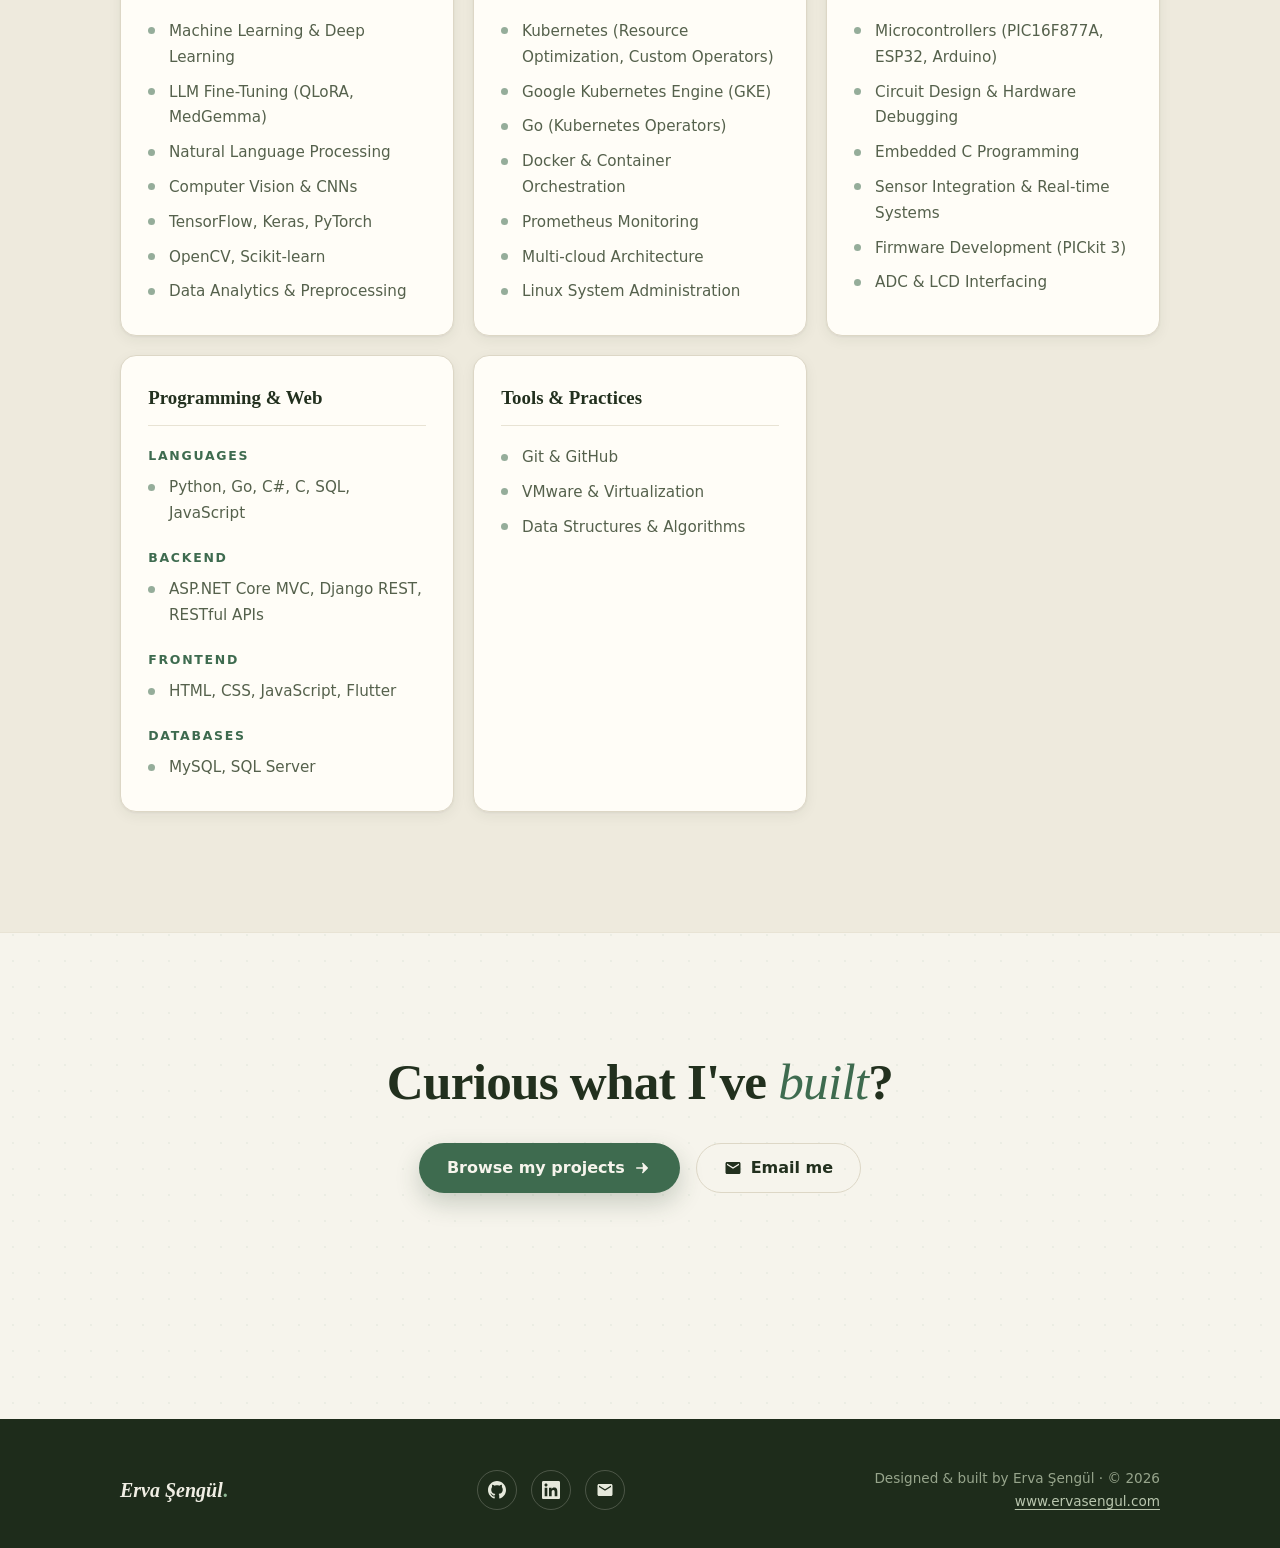
==== commit 94765ccb: "Redesign portfolio with a cohesive editorial design system - New single-page index.html: hero with p" ====
--- a/about.html
+++ b/about.html
@@ -3,604 +3,216 @@
 <head>
     <meta charset="UTF-8">
     <meta name="viewport" content="width=device-width, initial-scale=1.0">
-    <meta http-equiv="Content-Security-Policy" content="default-src 'self'; style-src 'self' 'unsafe-inline' https://fonts.googleapis.com; font-src 'self' https://fonts.gstatic.com; img-src 'self' data:; script-src 'self' 'unsafe-inline'; frame-ancestors 'none'; base-uri 'self'; upgrade-insecure-requests;">
-    <meta http-equiv="X-Frame-Options" content="DENY">
+    <meta http-equiv="Content-Security-Policy" content="default-src 'self'; style-src 'self' 'unsafe-inline' https://fonts.googleapis.com; font-src 'self' https://fonts.gstatic.com; img-src 'self' data:; script-src 'self'; frame-ancestors 'none'; base-uri 'self'; upgrade-insecure-requests;">
     <meta http-equiv="X-Content-Type-Options" content="nosniff">
     <meta name="referrer" content="strict-origin-when-cross-origin">
-    <title>About - Erva Şengül</title>
+    <title>About — Erva Şengül</title>
+    <meta name="description" content="About Erva Şengül — computer engineering student in Istanbul working on healthcare AI, Kubernetes, and computer vision.">
+    <link rel="icon" href="data:image/svg+xml,%3Csvg xmlns='http://www.w3.org/2000/svg' viewBox='0 0 64 64'%3E%3Crect width='64' height='64' rx='14' fill='%233e6b4f'/%3E%3Ctext x='32' y='45' font-family='Georgia,serif' font-style='italic' font-size='38' fill='%23f6f4ec' text-anchor='middle'%3EE%3C/text%3E%3C/svg%3E">
     <link rel="preconnect" href="https://fonts.googleapis.com">
     <link rel="preconnect" href="https://fonts.gstatic.com" crossorigin>
-    <link href="https://fonts.googleapis.com/css2?family=Inter:wght@400;500;600;700&family=Space+Grotesk:wght@400;500;600;700&display=swap" rel="stylesheet">
-    <style>
-        :root {
-            --font-body: 'Inter', system-ui, -apple-system, 'Segoe UI', Roboto, sans-serif;
-            --font-display: 'Space Grotesk', 'Inter', system-ui, sans-serif;
-        }
-
-        * {
-            margin: 0;
-            padding: 0;
-            box-sizing: border-box;
-        }
-
-        body {
-            font-family: var(--font-body);
-            background: #f5f5f0;
-            color: #2d5016;
-            overflow-x: hidden;
-        }
-
-        .container {
-            max-width: 1400px;
-            margin: 0 auto;
-            padding: 0 2rem;
-        }
-
-        /* Navigation */
-        nav {
-            padding: 2rem 0;
-            display: flex;
-            justify-content: flex-start;
-            align-items: center;
-            position: relative;
-            z-index: 100;
-        }
-
-        .logo {
-            font-family: var(--font-body);
-            font-size: 1.8rem;
-            font-weight: 400;
-            color: #2d5016;
-            text-decoration: none;
-            line-height: 0.9;
-        }
-
-        .logo span {
-            display: block;
-        }
-
-        .nav-links {
-            display: flex;
-            gap: 2.5rem;
-            list-style: none;
-            align-items: center;
-            position: absolute;
-            left: 50%;
-            transform: translateX(-50%);
-        }
-
-        .nav-links a {
-            color: #2d5016;
-            text-decoration: none;
-            font-size: 1.4rem;
-            transition: transform 0.3s ease;
-        }
-
-        .nav-links a:hover {
-            transform: scale(1.1);
-        }
-
-        .email-icon {
-            position: absolute;
-            top: 1rem;
-            right: 2rem;
-            font-size: 1.2rem;
-            z-index: 100;
-            cursor: pointer;
-            transition: transform 0.3s ease;
-        }
-
-        .email-icon:hover {
-            transform: scale(1.1);
-        }
-
-        .email-icon svg {
-            width: 80px;
-            height: 80px;
-            
-        }
-
-        .email-icon text {
-            font-family: var(--font-body);
-        }
-
-        /* About Content */
-        .about-content {
-            min-height: 80vh;
-            padding: 4rem 2rem 8rem 2rem;
-        }
-
-        .about-container {
-            max-width: 1200px;
-            margin: 0 auto;
-        }
-
-        .about-header {
-            text-align: center;
-            margin-bottom: 4rem;
-        }
-
-        .about-title {
-            font-family: var(--font-body);
-            font-size: 3.5rem;
-            font-weight: 400;
-            color: #4a7c59;
-            margin-bottom: 2rem;
-            
-        }
-
-        .about-intro {
-            background: white;
-            padding: 3rem;
-            border-radius: 14px;
-            box-shadow: 0 10px 30px rgba(0,0,0,0.1);
-            
-            margin-bottom: 3rem;
-        }
-
-        .about-text {
-            font-size: 1.4rem;
-            color: #2d5016;
-            line-height: 1.8;
-            margin-bottom: 1.5rem;
-        }
-
-        .skills-section {
-            margin-top: 4rem;
-        }
-
-        .section-title {
-            font-family: var(--font-body);
-            font-size: 2.5rem;
-            font-weight: 400;
-            color: #4a7c59;
-            margin-bottom: 2rem;
-            text-align: center;
-            
-        }
-
-        .skills-grid {
-            display: grid;
-            grid-template-columns: repeat(auto-fit, minmax(250px, 1fr));
-            gap: 2rem;
-            margin-top: 2rem;
-        }
-
-        .skill-card {
-            background: white;
-            padding: 2rem;
-            border-radius: 14px;
-            box-shadow: 0 10px 30px rgba(0,0,0,0.1);
-            
-            transition: all 0.3s ease;
-        }
-
-        .skill-card:hover {
-            transform: translateY(-5px);
-            box-shadow: 0 15px 40px rgba(0,0,0,0.15);
-        }
-
-        .skill-card:nth-child(even) {
-            
-        }
-
-        .skill-card:nth-child(even):hover {
-            transform: translateY(-5px);
-        }
-
-        .skill-category {
-            font-size: 1.5rem;
-            font-weight: 700;
-            color: #2d5016;
-            margin-bottom: 1rem;
-        }
-
-        .skill-list {
-            list-style: none;
-            font-size: 1.2rem;
-            color: #2d5016;
-            line-height: 1.8;
-        }
-
-        .skill-list li:before {
-            content: "→ ";
-            color: #4a7c59;
-            font-weight: bold;
-        }
-
-        @media (max-width: 1024px) {
-            .email-icon svg {
-                width: 70px;
-                height: 70px;
-            }
-        }
-
-        @media (max-width: 768px) {
-            nav {
-                padding: 1rem 0;
-                flex-direction: column;
-                align-items: flex-start;
-                gap: 1rem;
-            }
-
-            .logo {
-                font-size: 1.5rem;
-                position: relative;
-                left: 0;
-            }
-
-            .nav-links {
-                position: static;
-                transform: none;
-                gap: 1.5rem;
-                width: 100%;
-                justify-content: flex-start;
-            }
-
-            .nav-links a {
-                font-size: 1.2rem;
-            }
-
-            .email-icon {
-                top: 1.5rem;
-                right: 1rem;
-            }
-
-            .email-icon svg {
-                width: 60px;
-                height: 60px;
-            }
-
-            .about-title {
-                font-size: 3rem;
-            }
-
-            .about-intro {
-                padding: 2rem;
-            }
-
-            .about-text {
-                font-size: 1.5rem;
-            }
-
-            .section-title {
-                font-size: 2.5rem;
-            }
-
-            .skills-grid {
-                grid-template-columns: 1fr;
-            }
-        }
-
-        @media (max-width: 480px) {
-            .logo {
-                font-size: 1.3rem;
-            }
-
-            .nav-links {
-                gap: 1rem;
-            }
-
-            .nav-links a {
-                font-size: 1.1rem;
-            }
-
-            .email-icon {
-                top: 1rem;
-                right: 0.5rem;
-            }
-
-            .email-icon svg {
-                width: 50px;
-                height: 50px;
-            }
-        }
-
-        /* Footer */
-        .footer {
-            background: #2d5016;
-            padding: 1.5rem 0;
-            position: fixed;
-            bottom: 0;
-            left: 0;
-            right: 0;
-            z-index: 1000;
-        }
-
-        .footer-content {
-            max-width: 1400px;
-            margin: 0 auto;
-            padding: 0 2rem;
-            display: flex;
-            justify-content: space-between;
-            align-items: center;
-            color: white;
-        }
-
-        .footer-left {
-            font-size: 1.5rem;
-            display: flex;
-            align-items: center;
-            gap: 0.5rem;
-        }
-
-        .footer-center {
-            font-size: 1.8rem;
-            text-align: center;
-            position: relative;
-        }
-
-        .footer-center::after {
-            content: '';
-            position: absolute;
-            bottom: -5px;
-            left: 0;
-            right: 0;
-            height: 2px;
-            background: white;
-        }
-
-        .footer-right {
-            font-size: 1.5rem;
-        }
-
-        .social-icons {
-            position: absolute;
-            top: -50px;
-            left: 50%;
-            transform: translateX(-50%);
-            display: flex;
-            gap: 1rem;
-            background: white;
-            padding: 0.5rem 1.5rem;
-            border-radius: 30px;
-            box-shadow: 0 4px 15px rgba(0,0,0,0.1);
-        }
-
-        .social-icons a {
-            color: #2d5016;
-            font-size: 1.8rem;
-            transition: transform 0.3s ease;
-        }
-
-        .social-icons a:hover {
-            transform: scale(1.2);
-        }
-
-        @media (max-width: 768px) {
-            .footer-content {
-                flex-direction: column;
-                gap: 0.5rem;
-                text-align: center;
-            }
-
-            .footer-left,
-            .footer-center,
-            .footer-right {
-                font-size: 1.2rem;
-            }
-
-            .social-icons {
-                top: -45px;
-                gap: 0.7rem;
-                padding: 0.4rem 1rem;
-            }
-
-            .social-icons a {
-                font-size: 1.5rem;
-            }
-        }
-
-        /* Professional type system */
-        body {
-            -webkit-font-smoothing: antialiased;
-            -moz-osx-font-smoothing: grayscale;
-        }
-
-        h1, h2, h3 { font-family: var(--font-display); letter-spacing: -0.02em; }
-        .logo { font-family: var(--font-display); font-weight: 700; }
-        .nav-links a { font-family: var(--font-body); font-weight: 500; }
-        .about-title { font-family: var(--font-display); font-weight: 600; font-size: 2.8rem; }
-        .section-title { font-family: var(--font-display); font-weight: 600; font-size: 2rem; }
-        .skill-category { font-family: var(--font-display); font-weight: 600; font-size: 1.15rem; }
-        .about-text { font-family: var(--font-body); font-size: 1.15rem; line-height: 1.75; }
-        .skill-list { font-family: var(--font-body); font-size: 1.02rem; line-height: 1.9; }
-        .email-icon svg { width: 30px !important; height: 30px !important; }
-
-        @media (max-width: 768px) {
-            .about-title { font-size: 2.1rem; }
-            .section-title { font-size: 1.7rem; }
-        }
-    </style>
+    <link href="https://fonts.googleapis.com/css2?family=Fraunces:ital,opsz,wght@0,9..144,400..650;1,9..144,400..650&family=Inter:wght@400;500;600&family=Space+Grotesk:wght@500;600&display=swap" rel="stylesheet">
+    <link rel="stylesheet" href="styles.css">
 </head>
 <body>
-    <div class="container">
-        <nav>
-            <a href="main.html" class="logo">
-                <span>Erva Şengül</span>
-            </a>
-            <ul class="nav-links">
-                <li><a href="main.html">home</a></li>
-                <li><a href="main.html#experience">experience</a></li>
-                <li><a href="main.html#contact">contact</a></li>
-            </ul>
-        </nav>
-
-        <a href="#" class="email-icon email-link" aria-label="Email me">
-            <svg viewBox="0 0 24 24" fill="none" stroke="#4a7c59" stroke-width="1.8" stroke-linecap="round" stroke-linejoin="round">
-                <rect x="3" y="5" width="18" height="14" rx="2.5"/>
-                <path d="M3 7l9 6 9-6"/>
-            </svg>
-        </a>
-
-        <section class="about-content">
-            <div class="about-container">
-                <div class="about-header">
-                    <h1 class="about-title">About Me</h1>
-                </div>
-
-                <div class="about-intro">
-                    <p class="about-text">
-                        I build things that think, see, and adapt. I'm a Computer Engineering student at Istanbul Medipol University (B.S., English), graduating June 2026, and I'm heading toward a US master's at the intersection of AI and business.
-                    </p>
-                    <p class="about-text">
-                        My world revolves around three things: AI and machine learning applied to healthcare, cloud infrastructure and Kubernetes, and computer vision. I've fine-tuned large language models (QLoRA) to turn messy multilingual clinical documents into structured data, built a Go-based Kubernetes optimizer that cuts cloud waste safely, and trained neural networks to recognise facial expressions in real time.
-                    </p>
-                    <p class="about-text">
-                        The iPhone wasn't the first smartphone. Tesla wasn't the first electric car. Kubernetes wasn't the first container orchestrator. But they were all done better.
-                    </p>
-                    <p class="about-text">
-                        That's what I'm after - not building something first, but building something that actually makes sense. Better execution, better results, better thinking about the problem. Taking existing ideas and asking "Why does it have to be this way?" Identifying the pain points that everyone accepts as normal and addressing them.
-                    </p>
-                    <p class="about-text">
-                        Whether it's making Kubernetes stop wasting cloud resources or teaching computers to recognize emotions more accurately- I want to work on things that move the needle. Places where "good enough" isn't good enough.
-                    </p>
-                    <p class="about-text">
-                        If you're working on something interesting, don't hesitate to contact!
-                    </p>
-                </div>
-
-                <div class="skills-section">
-                    <h2 class="section-title">Skills & Expertise</h2>
-
-                    <div class="skills-grid">
-                        <div class="skill-card">
-                            <h3 class="skill-category">Artificial Intelligence & Machine Learning</h3>
-                            <ul class="skill-list">
-                                <li>Machine Learning & Deep Learning</li>
-                                <li>LLM Fine-Tuning (QLoRA, MedGemma)</li>
-                                <li>Natural Language Processing (NLP)</li>
-                                <li>Computer Vision</li>
-                                <li>Neural Networks (CNN for emotion recognition, image classification)</li>
-                                <li>TensorFlow, Keras, PyTorch</li>
-                                <li>OpenCV</li>
-                                <li>Scikit-learn</li>
-                                <li>Data Analytics & Preprocessing</li>
-                            </ul>
+    <a class="skip-link" href="#main">Skip to content</a>
+
+    <header class="site-nav">
+        <div class="nav-inner">
+            <a href="index.html" class="brand">Erva Şengül<span class="dot">.</span></a>
+            <nav aria-label="Primary">
+                <ul class="nav-links">
+                    <li><a href="index.html#projects">Projects</a></li>
+                    <li class="hide-mobile"><a href="index.html#experience">Experience</a></li>
+                    <li><a href="about.html" aria-current="page">About</a></li>
+                    <li class="hide-mobile"><a href="index.html#contact">Contact</a></li>
+                    <li>
+                        <a class="nav-cta" href="https://github.com/ervasengul" target="_blank" rel="noopener noreferrer">
+                            <svg viewBox="0 0 24 24" aria-hidden="true"><path d="M12 0c-6.626 0-12 5.373-12 12 0 5.302 3.438 9.8 8.207 11.387.599.111.793-.261.793-.577v-2.234c-3.338.726-4.033-1.416-4.033-1.416-.546-1.387-1.333-1.756-1.333-1.756-1.089-.745.083-.729.083-.729 1.205.084 1.839 1.237 1.839 1.237 1.07 1.834 2.807 1.304 3.492.997.107-.775.418-1.305.762-1.604-2.665-.305-5.467-1.334-5.467-5.931 0-1.311.469-2.381 1.236-3.221-.124-.303-.535-1.524.117-3.176 0 0 1.008-.322 3.301 1.23.957-.266 1.983-.399 3.003-.404 1.02.005 2.047.138 3.006.404 2.291-1.552 3.297-1.23 3.297-1.23.653 1.653.242 2.874.118 3.176.77.84 1.235 1.911 1.235 3.221 0 4.609-2.807 5.624-5.479 5.921.43.372.823 1.102.823 2.222v3.293c0 .319.192.694.801.576 4.765-1.589 8.199-6.086 8.199-11.386 0-6.627-5.373-12-12-12z"/></svg>
+                            GitHub
+                        </a>
+                    </li>
+                </ul>
+            </nav>
+        </div>
+    </header>
+
+    <main id="main">
+
+        <!-- ============ Story ============ -->
+        <section class="section" style="padding-bottom: clamp(3rem, 7vw, 5rem);">
+            <div class="container">
+                <div class="section-head reveal">
+                    <p class="eyebrow">About me</p>
+                    <h1 class="section-title">Building things that actually <em>make sense</em></h1>
+                </div>
+
+                <div class="about-grid">
+                    <div class="about-copy reveal">
+                        <p>
+                            I build things that think, see, and adapt. I'm a Computer Engineering student at
+                            Istanbul Medipol University (B.S., English), graduating June 2026, and I'm heading
+                            toward a US master's at the intersection of <strong>AI and business</strong>.
+                        </p>
+                        <p>
+                            My world revolves around three things: AI and machine learning applied to healthcare,
+                            cloud infrastructure and Kubernetes, and computer vision. I've fine-tuned large
+                            language models (QLoRA) to turn messy multilingual clinical documents into structured
+                            data, built a Go-based Kubernetes optimizer that cuts cloud waste safely, and trained
+                            neural networks to recognise facial expressions in real time.
+                        </p>
+                        <blockquote class="pull-quote">
+                            The iPhone wasn't the first smartphone. Tesla wasn't the first electric car.
+                            Kubernetes wasn't the first container orchestrator. But they were all done
+                            <em>better</em>.
+                        </blockquote>
+                        <p>
+                            That's what I'm after — not building something first, but building something that
+                            actually makes sense. Better execution, better results, better thinking about the
+                            problem. Taking existing ideas and asking <em>“why does it have to be this way?”</em>
+                            Identifying the pain points that everyone accepts as normal, and addressing them.
+                        </p>
+                        <p>
+                            Whether it's making Kubernetes stop wasting cloud resources or teaching computers to
+                            recognize emotions more accurately — I want to work on things that move the needle.
+                            Places where “good enough” isn't good enough.
+                        </p>
+                        <p>
+                            If you're working on something interesting, don't hesitate to
+                            <a href="index.html#contact">reach out</a>.
+                        </p>
+                    </div>
+
+                    <div class="side-cards">
+                        <div class="portrait-wrap reveal reveal-delay-1" style="width: min(100%, 300px); margin: 0 auto 0.6rem;">
+                            <div class="portrait-frame">
+                                <img src="images/opt/portrait.webp" alt="Painted portrait of Erva Şengül surrounded by green leaves" width="832" height="1248">
+                            </div>
                         </div>
-
-                        <div class="skill-card">
-                            <h3 class="skill-category">Cloud & DevOps</h3>
-                            <ul class="skill-list">
-                                <li>Kubernetes (Resource Optimization, Custom Operators)</li>
-                                <li>Google Kubernetes Engine (GKE)</li>
-                                <li>Go (Kubernetes Operators)</li>
-                                <li>Docker (Container Orchestration)</li>
-                                <li>Prometheus (Monitoring)</li>
-                                <li>Cloud Infrastructure & Multi-cloud Architecture</li>
-                                <li>Linux System Administration</li>
-                            </ul>
+                        <div class="side-card reveal reveal-delay-2">
+                            <h3>Education</h3>
+                            <p class="book-title" style="font-style: normal;">B.S. Computer Engineering</p>
+                            <p class="book-author">Istanbul Medipol University (English) · Class of 2026</p>
                         </div>
-
-                        <div class="skill-card">
-                            <h3 class="skill-category">IoT & Embedded Systems</h3>
-                            <ul class="skill-list">
-                                <li>Microcontrollers (PIC16F877A, ESP32, Arduino)</li>
-                                <li>Circuit Design & Hardware Debugging</li>
-                                <li>Embedded C Programming</li>
-                                <li>Sensor Integration</li>
-                                <li>Real-time Systems</li>
-                                <li>Firmware Development (PICkit 3)</li>
-                                <li>ADC, LCD interfacing</li>
-                            </ul>
+                        <div class="side-card reveal reveal-delay-3">
+                            <h3>Currently reading</h3>
+                            <p class="book-title">The Phoenix Project</p>
+                            <p class="book-author">Gene Kim, Kevin Behr &amp; George Spafford</p>
                         </div>
-
-                        <div class="skill-card">
-                            <h3 class="skill-category">Programming & Web Development</h3>
-                            <ul class="skill-list">
-                                <li><strong>Languages:</strong></li>
-                                <li>Python, Go, C#, C</li>
-                                <li>SQL, JavaScript</li>
-                                <li><strong>Backend:</strong></li>
-                                <li>ASP.NET Core MVC</li>
-                                <li>Django (REST Framework)</li>
-                                <li>RESTful APIs</li>
-                                <li><strong>Frontend:</strong></li>
-                                <li>HTML, CSS, JavaScript</li>
-                                <li>Flutter</li>
-                                <li><strong>Databases:</strong></li>
-                                <li>MySQL, SQL Server</li>
-                            </ul>
-                        </div>
-
-                        <div class="skill-card">
-                            <h3 class="skill-category">Tools & Technologies</h3>
-                            <ul class="skill-list">
-                                <li>Git & GitHub</li>
-                                <li>VMware & Virtualization</li>
-                                <li>Data Structures & Algorithms</li>
-                            </ul>
-                        </div>
                     </div>
                 </div>
             </div>
         </section>
-    </div>
-
-    <footer class="footer">
-        <div class="social-icons">
-            <a href="https://www.linkedin.com/in/erva-%C5%9Feng%C3%BCl-016945237/" target="_blank" rel="noopener noreferrer" aria-label="LinkedIn">
-                <svg width="24" height="24" viewBox="0 0 24 24" fill="currentColor">
-                    <path d="M20.447 20.452h-3.554v-5.569c0-1.328-.027-3.037-1.852-3.037-1.853 0-2.136 1.445-2.136 2.939v5.667H9.351V9h3.414v1.561h.046c.477-.9 1.637-1.85 3.37-1.85 3.601 0 4.267 2.37 4.267 5.455v6.286zM5.337 7.433c-1.144 0-2.063-.926-2.063-2.065 0-1.138.92-2.063 2.063-2.063 1.14 0 2.064.925 2.064 2.063 0 1.139-.925 2.065-2.064 2.065zm1.782 13.019H3.555V9h3.564v11.452zM22.225 0H1.771C.792 0 0 .774 0 1.729v20.542C0 23.227.792 24 1.771 24h20.451C23.2 24 24 23.227 24 22.271V1.729C24 .774 23.2 0 22.222 0h.003z"/>
-                </svg>
-            </a>
-            <a href="https://github.com/ervasengul" target="_blank" rel="noopener noreferrer" aria-label="GitHub">
-                <svg width="24" height="24" viewBox="0 0 24 24" fill="currentColor">
-                    <path d="M12 0c-6.626 0-12 5.373-12 12 0 5.302 3.438 9.8 8.207 11.387.599.111.793-.261.793-.577v-2.234c-3.338.726-4.033-1.416-4.033-1.416-.546-1.387-1.333-1.756-1.333-1.756-1.089-.745.083-.729.083-.729 1.205.084 1.839 1.237 1.839 1.237 1.07 1.834 2.807 1.304 3.492.997.107-.775.418-1.305.762-1.604-2.665-.305-5.467-1.334-5.467-5.931 0-1.311.469-2.381 1.236-3.221-.124-.303-.535-1.524.117-3.176 0 0 1.008-.322 3.301 1.23.957-.266 1.983-.399 3.003-.404 1.02.005 2.047.138 3.006.404 2.291-1.552 3.297-1.23 3.297-1.23.653 1.653.242 2.874.118 3.176.77.84 1.235 1.911 1.235 3.221 0 4.609-2.807 5.624-5.479 5.921.43.372.823 1.102.823 2.222v3.293c0 .319.192.694.801.576 4.765-1.589 8.199-6.086 8.199-11.386 0-6.627-5.373-12-12-12z"/>
-                </svg>
-            </a>
-        </div>
-        <div class="footer-content">
-            <div class="footer-left">
-                <span>©</span>
-                <span>Erva Şengül</span>
-            </div>
-            <div class="footer-center email-text">
-            </div>
-            <div class="footer-right">
-                2026
-            </div>
+
+        <!-- ============ Skills ============ -->
+        <section class="section section-band">
+            <div class="container">
+                <div class="section-head centered reveal">
+                    <p class="eyebrow centered">The toolbox</p>
+                    <h2 class="section-title">Skills &amp; expertise</h2>
+                </div>
+
+                <div class="skills-grid">
+                    <div class="skill-card reveal">
+                        <h3>AI &amp; Machine Learning</h3>
+                        <ul>
+                            <li>Machine Learning &amp; Deep Learning</li>
+                            <li>LLM Fine-Tuning (QLoRA, MedGemma)</li>
+                            <li>Natural Language Processing</li>
+                            <li>Computer Vision &amp; CNNs</li>
+                            <li>TensorFlow, Keras, PyTorch</li>
+                            <li>OpenCV, Scikit-learn</li>
+                            <li>Data Analytics &amp; Preprocessing</li>
+                        </ul>
+                    </div>
+                    <div class="skill-card reveal reveal-delay-1">
+                        <h3>Cloud &amp; DevOps</h3>
+                        <ul>
+                            <li>Kubernetes (Resource Optimization, Custom Operators)</li>
+                            <li>Google Kubernetes Engine (GKE)</li>
+                            <li>Go (Kubernetes Operators)</li>
+                            <li>Docker &amp; Container Orchestration</li>
+                            <li>Prometheus Monitoring</li>
+                            <li>Multi-cloud Architecture</li>
+                            <li>Linux System Administration</li>
+                        </ul>
+                    </div>
+                    <div class="skill-card reveal reveal-delay-2">
+                        <h3>IoT &amp; Embedded Systems</h3>
+                        <ul>
+                            <li>Microcontrollers (PIC16F877A, ESP32, Arduino)</li>
+                            <li>Circuit Design &amp; Hardware Debugging</li>
+                            <li>Embedded C Programming</li>
+                            <li>Sensor Integration &amp; Real-time Systems</li>
+                            <li>Firmware Development (PICkit 3)</li>
+                            <li>ADC &amp; LCD Interfacing</li>
+                        </ul>
+                    </div>
+                    <div class="skill-card reveal">
+                        <h3>Programming &amp; Web</h3>
+                        <ul>
+                            <li class="group-label">Languages</li>
+                            <li>Python, Go, C#, C, SQL, JavaScript</li>
+                            <li class="group-label">Backend</li>
+                            <li>ASP.NET Core MVC, Django REST, RESTful APIs</li>
+                            <li class="group-label">Frontend</li>
+                            <li>HTML, CSS, JavaScript, Flutter</li>
+                            <li class="group-label">Databases</li>
+                            <li>MySQL, SQL Server</li>
+                        </ul>
+                    </div>
+                    <div class="skill-card reveal reveal-delay-1">
+                        <h3>Tools &amp; Practices</h3>
+                        <ul>
+                            <li>Git &amp; GitHub</li>
+                            <li>VMware &amp; Virtualization</li>
+                            <li>Data Structures &amp; Algorithms</li>
+                        </ul>
+                    </div>
+                </div>
+            </div>
+        </section>
+
+        <!-- ============ CTA ============ -->
+        <section class="section">
+            <div class="container contact-wrap">
+                <h2 class="contact-title reveal">Curious what I've <em>built</em>?</h2>
+                <div class="contact-actions reveal reveal-delay-1" style="margin-top: 2rem;">
+                    <a class="btn btn-primary" href="index.html#projects">
+                        Browse my projects
+                        <svg viewBox="0 0 24 24" fill="none" stroke="currentColor" stroke-width="2" stroke-linecap="round" stroke-linejoin="round" aria-hidden="true"><path d="M5 12h14M13 6l6 6-6 6"/></svg>
+                    </a>
+                    <a class="btn btn-ghost email-link" href="#">
+                        <svg viewBox="0 0 24 24" aria-hidden="true"><path d="M20 4H4c-1.1 0-2 .9-2 2v12c0 1.1.9 2 2 2h16c1.1 0 2-.9 2-2V6c0-1.1-.9-2-2-2zm0 4-8 5-8-5V6l8 5 8-5v2z"/></svg>
+                        Email me
+                    </a>
+                </div>
+            </div>
+        </section>
+
+    </main>
+
+    <footer class="site-footer">
+        <div class="footer-inner">
+            <p class="footer-brand">Erva Şengül<span class="dot">.</span></p>
+            <div class="footer-social">
+                <a href="https://github.com/ervasengul" target="_blank" rel="noopener noreferrer" aria-label="GitHub">
+                    <svg viewBox="0 0 24 24"><path d="M12 0c-6.626 0-12 5.373-12 12 0 5.302 3.438 9.8 8.207 11.387.599.111.793-.261.793-.577v-2.234c-3.338.726-4.033-1.416-4.033-1.416-.546-1.387-1.333-1.756-1.333-1.756-1.089-.745.083-.729.083-.729 1.205.084 1.839 1.237 1.839 1.237 1.07 1.834 2.807 1.304 3.492.997.107-.775.418-1.305.762-1.604-2.665-.305-5.467-1.334-5.467-5.931 0-1.311.469-2.381 1.236-3.221-.124-.303-.535-1.524.117-3.176 0 0 1.008-.322 3.301 1.23.957-.266 1.983-.399 3.003-.404 1.02.005 2.047.138 3.006.404 2.291-1.552 3.297-1.23 3.297-1.23.653 1.653.242 2.874.118 3.176.77.84 1.235 1.911 1.235 3.221 0 4.609-2.807 5.624-5.479 5.921.43.372.823 1.102.823 2.222v3.293c0 .319.192.694.801.576 4.765-1.589 8.199-6.086 8.199-11.386 0-6.627-5.373-12-12-12z"/></svg>
+                </a>
+                <a href="https://www.linkedin.com/in/erva-%C5%9Feng%C3%BCl-016945237/" target="_blank" rel="noopener noreferrer" aria-label="LinkedIn">
+                    <svg viewBox="0 0 24 24"><path d="M20.447 20.452h-3.554v-5.569c0-1.328-.027-3.037-1.852-3.037-1.853 0-2.136 1.445-2.136 2.939v5.667H9.351V9h3.414v1.561h.046c.477-.9 1.637-1.85 3.37-1.85 3.601 0 4.267 2.37 4.267 5.455v6.286zM5.337 7.433c-1.144 0-2.063-.926-2.063-2.065 0-1.138.92-2.063 2.063-2.063 1.14 0 2.064.925 2.064 2.063 0 1.139-.925 2.065-2.064 2.065zm1.782 13.019H3.555V9h3.564v11.452zM22.225 0H1.771C.792 0 0 .774 0 1.729v20.542C0 23.227.792 24 1.771 24h20.451C23.2 24 24 23.227 24 22.271V1.729C24 .774 23.2 0 22.222 0h.003z"/></svg>
+                </a>
+                <a href="#" class="email-link" aria-label="Email">
+                    <svg viewBox="0 0 24 24"><path d="M20 4H4c-1.1 0-2 .9-2 2v12c0 1.1.9 2 2 2h16c1.1 0 2-.9 2-2V6c0-1.1-.9-2-2-2zm0 4-8 5-8-5V6l8 5 8-5v2z"/></svg>
+                </a>
+            </div>
+            <p class="footer-meta">
+                Designed &amp; built by Erva Şengül · © <span class="footer-year">2026</span><br>
+                <a href="https://www.ervasengul.com">www.ervasengul.com</a>
+            </p>
         </div>
     </footer>
 
-    <script>
-        // Email obfuscation to prevent spam bots from harvesting email addresses
-        function createMailto() {
-            const user = 'ervasengul004';
-            const domain = 'gmail.com';
-            return 'mailto:' + user + '@' + domain;
-        }
-
-        function getEmail() {
-            const user = 'ervasengul004';
-            const domain = 'gmail.com';
-            return user + '@' + domain;
-        }
-
-        // Initialize email links and text on page load
-        document.addEventListener('DOMContentLoaded', function() {
-            // Set mailto links
-            document.querySelectorAll('.email-link').forEach(function(link) {
-                link.href = createMailto();
-            });
-
-            // Set email text
-            document.querySelectorAll('.email-text').forEach(function(el) {
-                el.textContent = getEmail();
-            });
-        });
-
-        // Smooth scrolling for navigation links
-        document.querySelectorAll('a[href^="#"]').forEach(function(anchor) {
-            anchor.addEventListener('click', function(e) {
-                const href = this.getAttribute('href');
-                if (href !== '#' && document.querySelector(href)) {
-                    e.preventDefault();
-                    const target = document.querySelector(href);
-                    target.scrollIntoView({ behavior: 'smooth' });
-                }
-            });
-        });
-    </script>
+    <script src="script.js"></script>
 </body>
 </html>
--- a/styles.css
+++ b/styles.css
@@ -0,0 +1,916 @@
+/* ============================================================
+   Erva Şengül — Portfolio design system
+   Botanical editorial: warm paper, forest ink, sage accents.
+   ============================================================ */
+
+:root {
+  /* Color */
+  --paper:      #f6f4ec;
+  --paper-2:    #eeeadd;
+  --card:       #fffdf7;
+  --ink:        #22301e;
+  --ink-soft:   #55614c;
+  --ink-faint:  #7d8873;
+  --green:      #3e6b4f;
+  --green-deep: #27462f;
+  --green-tint: #e2e9dd;
+  --line:       #ddd7c6;
+  --line-soft:  #e8e3d4;
+
+  /* Type */
+  --font-display: 'Fraunces', Georgia, 'Times New Roman', serif;
+  --font-body:    'Inter', system-ui, -apple-system, 'Segoe UI', Roboto, sans-serif;
+  --font-label:   'Space Grotesk', 'Inter', system-ui, sans-serif;
+
+  /* Shape & rhythm */
+  --radius-s: 10px;
+  --radius-m: 16px;
+  --radius-l: 22px;
+  --shadow-s: 0 1px 2px rgba(34, 48, 30, 0.05), 0 4px 14px rgba(34, 48, 30, 0.06);
+  --shadow-m: 0 2px 4px rgba(34, 48, 30, 0.06), 0 14px 34px rgba(34, 48, 30, 0.10);
+  --container: 1120px;
+}
+
+/* ---------- Reset & base ---------- */
+
+*, *::before, *::after { box-sizing: border-box; margin: 0; padding: 0; }
+
+html {
+  scroll-behavior: smooth;
+  scroll-padding-top: 90px;
+}
+
+body {
+  font-family: var(--font-body);
+  font-size: 1.0625rem;
+  line-height: 1.7;
+  color: var(--ink);
+  background-color: var(--paper);
+  background-image: radial-gradient(rgba(62, 107, 79, 0.055) 1px, transparent 1px);
+  background-size: 26px 26px;
+  -webkit-font-smoothing: antialiased;
+  -moz-osx-font-smoothing: grayscale;
+  text-rendering: optimizeLegibility;
+  overflow-x: hidden;
+}
+
+img { max-width: 100%; display: block; }
+
+a { color: var(--green); text-decoration-thickness: 1px; text-underline-offset: 3px; }
+a:hover { color: var(--green-deep); }
+
+::selection { background: var(--green); color: var(--paper); }
+
+:focus-visible {
+  outline: 2px solid var(--green);
+  outline-offset: 3px;
+  border-radius: 4px;
+}
+
+.skip-link {
+  position: absolute;
+  left: 1rem;
+  top: -3.5rem;
+  z-index: 1000;
+  background: var(--green-deep);
+  color: var(--paper);
+  padding: 0.6rem 1.1rem;
+  border-radius: var(--radius-s);
+  font-weight: 600;
+  text-decoration: none;
+  transition: top 0.2s ease;
+}
+.skip-link:focus { top: 1rem; color: var(--paper); }
+
+.container {
+  max-width: var(--container);
+  margin: 0 auto;
+  padding: 0 clamp(1.25rem, 4vw, 2.5rem);
+}
+
+/* ---------- Navigation ---------- */
+
+.site-nav {
+  position: sticky;
+  top: 0;
+  z-index: 200;
+  background: color-mix(in srgb, var(--paper) 86%, transparent);
+  -webkit-backdrop-filter: blur(12px);
+  backdrop-filter: blur(12px);
+  border-bottom: 1px solid transparent;
+  transition: border-color 0.3s ease, box-shadow 0.3s ease;
+}
+.site-nav.scrolled {
+  border-bottom-color: var(--line-soft);
+  box-shadow: 0 6px 24px rgba(34, 48, 30, 0.05);
+}
+
+.nav-inner {
+  max-width: var(--container);
+  margin: 0 auto;
+  padding: 0.9rem clamp(1.25rem, 4vw, 2.5rem);
+  display: flex;
+  align-items: center;
+  justify-content: space-between;
+  gap: 1rem;
+}
+
+.brand {
+  font-family: var(--font-display);
+  font-style: italic;
+  font-weight: 550;
+  font-size: 1.35rem;
+  letter-spacing: 0.01em;
+  color: var(--ink);
+  text-decoration: none;
+  white-space: nowrap;
+}
+.brand:hover { color: var(--green-deep); }
+.brand .dot { color: var(--green); font-style: normal; }
+
+.nav-links {
+  display: flex;
+  align-items: center;
+  gap: clamp(0.9rem, 2.5vw, 1.9rem);
+  list-style: none;
+}
+
+.nav-links a {
+  font-family: var(--font-label);
+  font-weight: 500;
+  font-size: 0.95rem;
+  color: var(--ink-soft);
+  text-decoration: none;
+  padding: 0.3rem 0.1rem;
+  border-bottom: 2px solid transparent;
+  transition: color 0.2s ease, border-color 0.2s ease;
+}
+.nav-links a:hover,
+.nav-links a[aria-current="page"] {
+  color: var(--green-deep);
+  border-bottom-color: var(--green);
+}
+
+.nav-cta {
+  display: inline-flex;
+  align-items: center;
+  gap: 0.45rem;
+  font-family: var(--font-label);
+  font-weight: 600;
+  font-size: 0.9rem;
+  color: var(--paper) !important;
+  background: var(--green);
+  padding: 0.5rem 1.05rem !important;
+  border-radius: 999px;
+  border-bottom: none !important;
+  transition: background 0.2s ease, transform 0.2s ease;
+}
+.nav-cta:hover { background: var(--green-deep); color: var(--paper) !important; transform: translateY(-1px); }
+.nav-cta svg { width: 16px; height: 16px; fill: currentColor; }
+
+/* ---------- Buttons ---------- */
+
+.btn {
+  display: inline-flex;
+  align-items: center;
+  gap: 0.55rem;
+  font-family: var(--font-label);
+  font-weight: 600;
+  font-size: 1rem;
+  line-height: 1;
+  padding: 0.95rem 1.7rem;
+  border-radius: 999px;
+  text-decoration: none;
+  border: 1.5px solid transparent;
+  cursor: pointer;
+  transition: background 0.2s ease, color 0.2s ease, border-color 0.2s ease,
+              transform 0.2s ease, box-shadow 0.2s ease;
+}
+.btn svg { width: 18px; height: 18px; fill: currentColor; flex-shrink: 0; }
+
+.btn-primary {
+  background: var(--green);
+  color: var(--paper);
+  box-shadow: 0 10px 24px rgba(39, 70, 47, 0.22);
+}
+.btn-primary:hover {
+  background: var(--green-deep);
+  color: var(--paper);
+  transform: translateY(-2px);
+  box-shadow: 0 14px 30px rgba(39, 70, 47, 0.28);
+}
+
+.btn-ghost {
+  background: transparent;
+  color: var(--ink);
+  border-color: var(--line);
+}
+.btn-ghost:hover {
+  color: var(--green-deep);
+  border-color: var(--green);
+  transform: translateY(-2px);
+}
+
+/* ---------- Section scaffolding ---------- */
+
+.section {
+  padding: clamp(4.5rem, 10vw, 7.5rem) 0;
+  position: relative;
+}
+
+.section-band {
+  background: var(--paper-2);
+  border-top: 1px solid var(--line-soft);
+  border-bottom: 1px solid var(--line-soft);
+}
+
+.eyebrow {
+  font-family: var(--font-label);
+  font-weight: 600;
+  font-size: 0.8rem;
+  letter-spacing: 0.22em;
+  text-transform: uppercase;
+  color: var(--green);
+  display: flex;
+  align-items: center;
+  gap: 0.75rem;
+  margin-bottom: 1.1rem;
+}
+.eyebrow::before {
+  content: "";
+  width: 2rem;
+  height: 1.5px;
+  background: var(--green);
+  opacity: 0.6;
+}
+.eyebrow.centered { justify-content: center; }
+.eyebrow.centered::after {
+  content: "";
+  width: 2rem;
+  height: 1.5px;
+  background: var(--green);
+  opacity: 0.6;
+}
+
+.section-title {
+  font-family: var(--font-display);
+  font-weight: 560;
+  font-size: clamp(1.9rem, 4.4vw, 2.9rem);
+  line-height: 1.12;
+  letter-spacing: -0.015em;
+  color: var(--ink);
+  text-wrap: balance;
+}
+.section-title em {
+  font-style: italic;
+  font-weight: 480;
+  color: var(--green);
+}
+
+.section-lede {
+  max-width: 620px;
+  margin-top: 1.1rem;
+  color: var(--ink-soft);
+  font-size: 1.08rem;
+}
+
+.section-head { margin-bottom: clamp(2.5rem, 6vw, 4rem); }
+.section-head.centered { text-align: center; }
+.section-head.centered .section-lede { margin-inline: auto; }
+
+/* ---------- Hero ---------- */
+
+.hero {
+  padding: clamp(3rem, 7vw, 5.5rem) 0 clamp(4rem, 9vw, 7rem);
+  position: relative;
+  overflow: clip;
+}
+
+.hero-grid {
+  display: grid;
+  grid-template-columns: minmax(0, 7fr) minmax(0, 5fr);
+  gap: clamp(2.5rem, 6vw, 5rem);
+  align-items: center;
+}
+
+.hero-title {
+  font-family: var(--font-display);
+  font-weight: 560;
+  font-size: clamp(2.5rem, 6vw, 4.1rem);
+  line-height: 1.06;
+  letter-spacing: -0.02em;
+  margin: 0.2rem 0 1.4rem;
+  text-wrap: balance;
+}
+.hero-title em {
+  font-style: italic;
+  font-weight: 470;
+  color: var(--green);
+}
+
+.hero-lede {
+  font-size: clamp(1.05rem, 1.6vw, 1.2rem);
+  color: var(--ink-soft);
+  max-width: 34em;
+  margin-bottom: 2.1rem;
+}
+
+.hero-actions {
+  display: flex;
+  flex-wrap: wrap;
+  gap: 0.9rem;
+  margin-bottom: 2.2rem;
+}
+
+.hero-meta {
+  display: flex;
+  flex-wrap: wrap;
+  gap: 0.5rem 1.6rem;
+  font-family: var(--font-label);
+  font-size: 0.92rem;
+  color: var(--ink-faint);
+}
+.hero-meta span {
+  display: inline-flex;
+  align-items: center;
+  gap: 0.5rem;
+}
+.hero-meta svg { width: 15px; height: 15px; fill: none; stroke: var(--green); stroke-width: 1.8; }
+
+/* Portrait */
+.portrait-wrap {
+  position: relative;
+  justify-self: center;
+  width: min(100%, 380px);
+}
+.portrait-frame {
+  position: relative;
+  border-radius: 999px 999px var(--radius-l) var(--radius-l);
+  overflow: hidden;
+  border: 1px solid var(--line);
+  box-shadow: var(--shadow-m);
+  background: var(--paper-2);
+  transform: rotate(1.2deg);
+}
+.portrait-frame img { width: 100%; height: auto; }
+.portrait-wrap::before {
+  content: "";
+  position: absolute;
+  inset: -14px -14px auto auto;
+  width: 78%;
+  height: 92%;
+  border: 1.5px solid var(--green);
+  opacity: 0.35;
+  border-radius: 999px 999px var(--radius-l) var(--radius-l);
+  transform: rotate(-2deg);
+  z-index: -1;
+}
+
+.portrait-caption {
+  margin-top: 1rem;
+  text-align: center;
+  font-family: var(--font-display);
+  font-style: italic;
+  font-size: 0.98rem;
+  color: var(--ink-faint);
+}
+
+/* Decorative leaves */
+.leaf-decor {
+  position: absolute;
+  color: var(--green);
+  opacity: 0.14;
+  pointer-events: none;
+  z-index: 0;
+}
+.leaf-decor svg { width: 100%; height: 100%; fill: currentColor; }
+
+/* ---------- Featured projects ---------- */
+
+.project-list {
+  display: flex;
+  flex-direction: column;
+  gap: clamp(3.5rem, 8vw, 6rem);
+}
+
+.project-row {
+  display: grid;
+  grid-template-columns: minmax(0, 1fr) minmax(0, 1fr);
+  gap: clamp(2rem, 5vw, 4rem);
+  align-items: center;
+}
+.project-row:nth-child(even) .project-media { order: 2; }
+
+.project-media {
+  position: relative;
+  border-radius: var(--radius-l);
+  overflow: hidden;
+  border: 1px solid var(--line);
+  background: var(--paper-2);
+  box-shadow: var(--shadow-s);
+  aspect-ratio: 4 / 3;
+}
+.project-media img {
+  width: 100%;
+  height: 100%;
+  object-fit: cover;
+  transition: transform 0.6s cubic-bezier(0.22, 1, 0.36, 1);
+}
+.project-row:hover .project-media img { transform: scale(1.035); }
+
+.project-num {
+  font-family: var(--font-label);
+  font-weight: 600;
+  font-size: 0.85rem;
+  letter-spacing: 0.18em;
+  color: var(--green);
+  margin-bottom: 0.7rem;
+  display: flex;
+  align-items: center;
+  gap: 0.7rem;
+}
+.project-num::after {
+  content: "";
+  flex: 0 0 2.2rem;
+  height: 1.5px;
+  background: var(--green);
+  opacity: 0.5;
+}
+
+.project-title {
+  font-family: var(--font-display);
+  font-weight: 560;
+  font-size: clamp(1.5rem, 2.6vw, 1.95rem);
+  line-height: 1.18;
+  letter-spacing: -0.01em;
+  margin-bottom: 0.9rem;
+  text-wrap: balance;
+}
+
+.project-desc {
+  color: var(--ink-soft);
+  font-size: 1rem;
+  margin-bottom: 1.3rem;
+}
+
+.tech-chips {
+  display: flex;
+  flex-wrap: wrap;
+  gap: 0.5rem;
+  margin-bottom: 1.4rem;
+}
+.tech-chips li {
+  list-style: none;
+  font-family: var(--font-label);
+  font-weight: 500;
+  font-size: 0.8rem;
+  color: var(--green-deep);
+  background: var(--green-tint);
+  border: 1px solid color-mix(in srgb, var(--green) 22%, transparent);
+  padding: 0.28rem 0.75rem;
+  border-radius: 999px;
+  white-space: nowrap;
+}
+
+.project-links { display: flex; flex-wrap: wrap; gap: 0.8rem; }
+
+.link-arrow {
+  display: inline-flex;
+  align-items: center;
+  gap: 0.45rem;
+  font-family: var(--font-label);
+  font-weight: 600;
+  font-size: 0.95rem;
+  color: var(--green-deep);
+  text-decoration: none;
+  border-bottom: 1.5px solid color-mix(in srgb, var(--green) 40%, transparent);
+  padding-bottom: 2px;
+  transition: border-color 0.2s ease, color 0.2s ease, gap 0.2s ease;
+}
+.link-arrow:hover { color: var(--green); border-bottom-color: var(--green); gap: 0.7rem; }
+.link-arrow svg { width: 15px; height: 15px; fill: none; stroke: currentColor; stroke-width: 2; }
+
+.badge-note {
+  display: inline-flex;
+  align-items: center;
+  gap: 0.4rem;
+  font-family: var(--font-label);
+  font-size: 0.85rem;
+  color: var(--ink-faint);
+}
+
+/* ---------- Repo grid (Also on GitHub) ---------- */
+
+.repo-grid {
+  display: grid;
+  grid-template-columns: repeat(3, minmax(0, 1fr));
+  gap: 1.2rem;
+}
+
+.repo-card {
+  display: flex;
+  flex-direction: column;
+  gap: 0.55rem;
+  background: var(--card);
+  border: 1px solid var(--line);
+  border-radius: var(--radius-m);
+  padding: 1.35rem 1.4rem 1.2rem;
+  text-decoration: none;
+  color: var(--ink);
+  box-shadow: var(--shadow-s);
+  transition: transform 0.25s ease, box-shadow 0.25s ease, border-color 0.25s ease;
+}
+.repo-card:hover {
+  transform: translateY(-4px);
+  border-color: color-mix(in srgb, var(--green) 45%, var(--line));
+  box-shadow: var(--shadow-m);
+  color: var(--ink);
+}
+
+.repo-name {
+  font-family: var(--font-label);
+  font-weight: 600;
+  font-size: 1.02rem;
+  color: var(--ink);
+  display: flex;
+  align-items: baseline;
+  justify-content: space-between;
+  gap: 0.6rem;
+  line-height: 1.3;
+}
+.repo-name .arrow {
+  color: var(--green);
+  transition: transform 0.25s ease;
+  flex-shrink: 0;
+}
+.repo-card:hover .repo-name .arrow { transform: translate(3px, -3px); }
+.repo-name svg { width: 15px; height: 15px; fill: none; stroke: currentColor; stroke-width: 2; }
+
+.repo-desc {
+  font-size: 0.92rem;
+  color: var(--ink-soft);
+  flex-grow: 1;
+}
+
+.repo-lang {
+  display: inline-flex;
+  align-items: center;
+  gap: 0.5rem;
+  font-family: var(--font-label);
+  font-size: 0.82rem;
+  color: var(--ink-faint);
+  margin-top: 0.3rem;
+}
+.lang-dot {
+  width: 10px;
+  height: 10px;
+  border-radius: 50%;
+  display: inline-block;
+  border: 1px solid rgba(34, 48, 30, 0.15);
+}
+.lang-python { background: #3572A5; }
+.lang-c      { background: #7a7a7a; }
+.lang-csharp { background: #178600; }
+.lang-java   { background: #b07219; }
+.lang-js     { background: #e8cf4d; }
+.lang-html   { background: #e34c26; }
+.lang-go     { background: #00ADD8; }
+
+.repo-cta { text-align: center; margin-top: 2.6rem; }
+
+/* ---------- Experience timeline ---------- */
+
+.timeline {
+  position: relative;
+  max-width: 760px;
+  margin: 0 auto;
+  padding-left: 2.2rem;
+}
+.timeline::before {
+  content: "";
+  position: absolute;
+  left: 7px;
+  top: 6px;
+  bottom: 6px;
+  width: 2px;
+  background: linear-gradient(to bottom, var(--green) 0%, var(--line) 100%);
+  opacity: 0.5;
+}
+
+.timeline-item {
+  position: relative;
+  padding-bottom: 2.6rem;
+}
+.timeline-item:last-child { padding-bottom: 0; }
+.timeline-item::before {
+  content: "";
+  position: absolute;
+  left: -2.2rem;
+  top: 8px;
+  width: 16px;
+  height: 16px;
+  border-radius: 50%;
+  background: var(--paper);
+  border: 3px solid var(--green);
+  box-shadow: 0 0 0 4px color-mix(in srgb, var(--green) 12%, transparent);
+}
+
+.timeline-date {
+  font-family: var(--font-label);
+  font-weight: 600;
+  font-size: 0.8rem;
+  letter-spacing: 0.14em;
+  text-transform: uppercase;
+  color: var(--green);
+  margin-bottom: 0.35rem;
+}
+
+.timeline-role {
+  font-family: var(--font-display);
+  font-weight: 560;
+  font-size: 1.32rem;
+  line-height: 1.25;
+  color: var(--ink);
+}
+
+.timeline-org {
+  font-family: var(--font-label);
+  font-weight: 500;
+  font-size: 0.98rem;
+  color: var(--ink-soft);
+  margin: 0.15rem 0 0.6rem;
+}
+
+.timeline-desc {
+  color: var(--ink-soft);
+  font-size: 0.98rem;
+  max-width: 60ch;
+}
+
+/* ---------- About block (index) ---------- */
+
+.about-grid {
+  display: grid;
+  grid-template-columns: minmax(0, 3fr) minmax(0, 2fr);
+  gap: clamp(2.5rem, 6vw, 4.5rem);
+  align-items: start;
+}
+
+.about-copy p {
+  color: var(--ink-soft);
+  margin-bottom: 1.15rem;
+  font-size: 1.04rem;
+}
+.about-copy p strong { color: var(--ink); font-weight: 600; }
+
+.pull-quote {
+  font-family: var(--font-display);
+  font-style: italic;
+  font-weight: 480;
+  font-size: clamp(1.25rem, 2.4vw, 1.55rem);
+  line-height: 1.4;
+  color: var(--green-deep);
+  border-left: 3px solid var(--green);
+  padding-left: 1.3rem;
+  margin: 1.7rem 0;
+}
+
+.side-cards { display: flex; flex-direction: column; gap: 1.2rem; }
+
+.side-card {
+  background: var(--card);
+  border: 1px solid var(--line);
+  border-radius: var(--radius-m);
+  padding: 1.5rem 1.6rem;
+  box-shadow: var(--shadow-s);
+}
+.side-card h3 {
+  font-family: var(--font-label);
+  font-weight: 600;
+  font-size: 0.8rem;
+  letter-spacing: 0.18em;
+  text-transform: uppercase;
+  color: var(--green);
+  margin-bottom: 0.8rem;
+}
+.side-card p { color: var(--ink-soft); font-size: 0.96rem; }
+.side-card .book-title {
+  font-family: var(--font-display);
+  font-weight: 560;
+  font-style: italic;
+  font-size: 1.15rem;
+  color: var(--ink);
+  line-height: 1.3;
+}
+.side-card .book-author { font-size: 0.9rem; color: var(--ink-faint); margin-top: 0.25rem; }
+
+.focus-list { list-style: none; }
+.focus-list li {
+  display: flex;
+  gap: 0.7rem;
+  align-items: baseline;
+  padding: 0.45rem 0;
+  color: var(--ink-soft);
+  font-size: 0.97rem;
+  border-bottom: 1px dashed var(--line-soft);
+}
+.focus-list li:last-child { border-bottom: none; }
+.focus-list li::before {
+  content: "→";
+  color: var(--green);
+  font-weight: 600;
+  flex-shrink: 0;
+}
+
+/* ---------- Skills (about page) ---------- */
+
+.skills-grid {
+  display: grid;
+  grid-template-columns: repeat(auto-fit, minmax(290px, 1fr));
+  gap: 1.2rem;
+}
+
+.skill-card {
+  background: var(--card);
+  border: 1px solid var(--line);
+  border-radius: var(--radius-m);
+  padding: 1.6rem 1.7rem;
+  box-shadow: var(--shadow-s);
+  transition: transform 0.25s ease, box-shadow 0.25s ease;
+}
+.skill-card:hover { transform: translateY(-4px); box-shadow: var(--shadow-m); }
+
+.skill-card h3 {
+  font-family: var(--font-display);
+  font-weight: 560;
+  font-size: 1.18rem;
+  color: var(--ink);
+  margin-bottom: 0.9rem;
+  padding-bottom: 0.7rem;
+  border-bottom: 1px solid var(--line-soft);
+}
+
+.skill-card ul { list-style: none; }
+.skill-card li {
+  position: relative;
+  padding: 0.28rem 0 0.28rem 1.3rem;
+  color: var(--ink-soft);
+  font-size: 0.95rem;
+}
+.skill-card li::before {
+  content: "";
+  position: absolute;
+  left: 0;
+  top: 0.85em;
+  width: 7px;
+  height: 7px;
+  border-radius: 50%;
+  background: var(--green);
+  opacity: 0.55;
+}
+.skill-card li.group-label {
+  font-family: var(--font-label);
+  font-weight: 600;
+  font-size: 0.78rem;
+  letter-spacing: 0.14em;
+  text-transform: uppercase;
+  color: var(--green);
+  padding-left: 0;
+  margin-top: 0.7rem;
+}
+.skill-card li.group-label::before { display: none; }
+.skill-card li.group-label:first-child { margin-top: 0; }
+
+/* ---------- Contact ---------- */
+
+.contact-wrap { text-align: center; max-width: 720px; margin: 0 auto; }
+
+.contact-title {
+  font-family: var(--font-display);
+  font-weight: 560;
+  font-size: clamp(2rem, 5vw, 3.2rem);
+  line-height: 1.12;
+  letter-spacing: -0.015em;
+  margin-bottom: 1.1rem;
+  text-wrap: balance;
+}
+.contact-title em { font-style: italic; font-weight: 470; color: var(--green); }
+
+.contact-lede { color: var(--ink-soft); font-size: 1.1rem; margin-bottom: 2.4rem; }
+
+.contact-actions {
+  display: flex;
+  flex-wrap: wrap;
+  justify-content: center;
+  gap: 1rem;
+  margin-bottom: 1.6rem;
+}
+
+.contact-note {
+  font-family: var(--font-label);
+  font-size: 0.92rem;
+  color: var(--ink-faint);
+}
+.contact-note a { color: var(--ink-soft); }
+.contact-note a:hover { color: var(--green-deep); }
+
+/* ---------- Footer ---------- */
+
+.site-footer {
+  background: #1e2c1b;
+  color: #cdd6c4;
+  padding: 3rem 0 2.2rem;
+  margin-top: clamp(3rem, 8vw, 5rem);
+}
+
+.footer-inner {
+  max-width: var(--container);
+  margin: 0 auto;
+  padding: 0 clamp(1.25rem, 4vw, 2.5rem);
+  display: flex;
+  flex-wrap: wrap;
+  align-items: center;
+  justify-content: space-between;
+  gap: 1.4rem;
+}
+
+.footer-brand {
+  font-family: var(--font-display);
+  font-style: italic;
+  font-weight: 550;
+  font-size: 1.25rem;
+  color: #f0eee4;
+}
+.footer-brand .dot { color: #8fb996; font-style: normal; }
+
+.footer-social { display: flex; gap: 0.9rem; }
+.footer-social a {
+  display: inline-flex;
+  align-items: center;
+  justify-content: center;
+  width: 40px;
+  height: 40px;
+  border-radius: 50%;
+  border: 1px solid rgba(240, 238, 228, 0.22);
+  color: #e6e9dc;
+  transition: background 0.2s ease, transform 0.2s ease, border-color 0.2s ease;
+}
+.footer-social a:hover {
+  background: rgba(143, 185, 150, 0.18);
+  border-color: #8fb996;
+  color: #fff;
+  transform: translateY(-2px);
+}
+.footer-social svg { width: 18px; height: 18px; fill: currentColor; }
+
+.footer-meta {
+  font-family: var(--font-label);
+  font-size: 0.85rem;
+  color: #97a58c;
+  text-align: right;
+}
+.footer-meta a { color: #b9c6ae; }
+.footer-meta a:hover { color: #e6e9dc; }
+
+/* ---------- Reveal on scroll ---------- */
+
+.reveal {
+  opacity: 0;
+  transform: translateY(22px);
+  transition: opacity 0.7s ease, transform 0.7s cubic-bezier(0.22, 1, 0.36, 1);
+}
+.reveal.in { opacity: 1; transform: none; }
+.reveal-delay-1 { transition-delay: 0.08s; }
+.reveal-delay-2 { transition-delay: 0.16s; }
+.reveal-delay-3 { transition-delay: 0.24s; }
+
+@media (prefers-reduced-motion: reduce) {
+  html { scroll-behavior: auto; }
+  .reveal { opacity: 1; transform: none; transition: none; }
+  *, *::before, *::after { animation: none !important; transition-duration: 0.01ms !important; }
+}
+
+/* ---------- Responsive ---------- */
+
+@media (max-width: 960px) {
+  .hero-grid { grid-template-columns: 1fr; }
+  .portrait-wrap { width: min(70%, 320px); margin-top: 0.5rem; }
+  .repo-grid { grid-template-columns: repeat(2, minmax(0, 1fr)); }
+  .about-grid { grid-template-columns: 1fr; }
+}
+
+@media (max-width: 760px) {
+  .project-row { grid-template-columns: 1fr; gap: 1.4rem; }
+  .project-row:nth-child(even) .project-media { order: 0; }
+  .nav-links { gap: 0.85rem; }
+  .nav-links .hide-mobile { display: none; }
+  .footer-inner { flex-direction: column; text-align: center; }
+  .footer-meta { text-align: center; }
+}
+
+@media (max-width: 540px) {
+  .repo-grid { grid-template-columns: 1fr; }
+  .hero-actions .btn { width: 100%; justify-content: center; }
+  .contact-actions { flex-direction: column; align-items: stretch; }
+  .contact-actions .btn { justify-content: center; }
+}
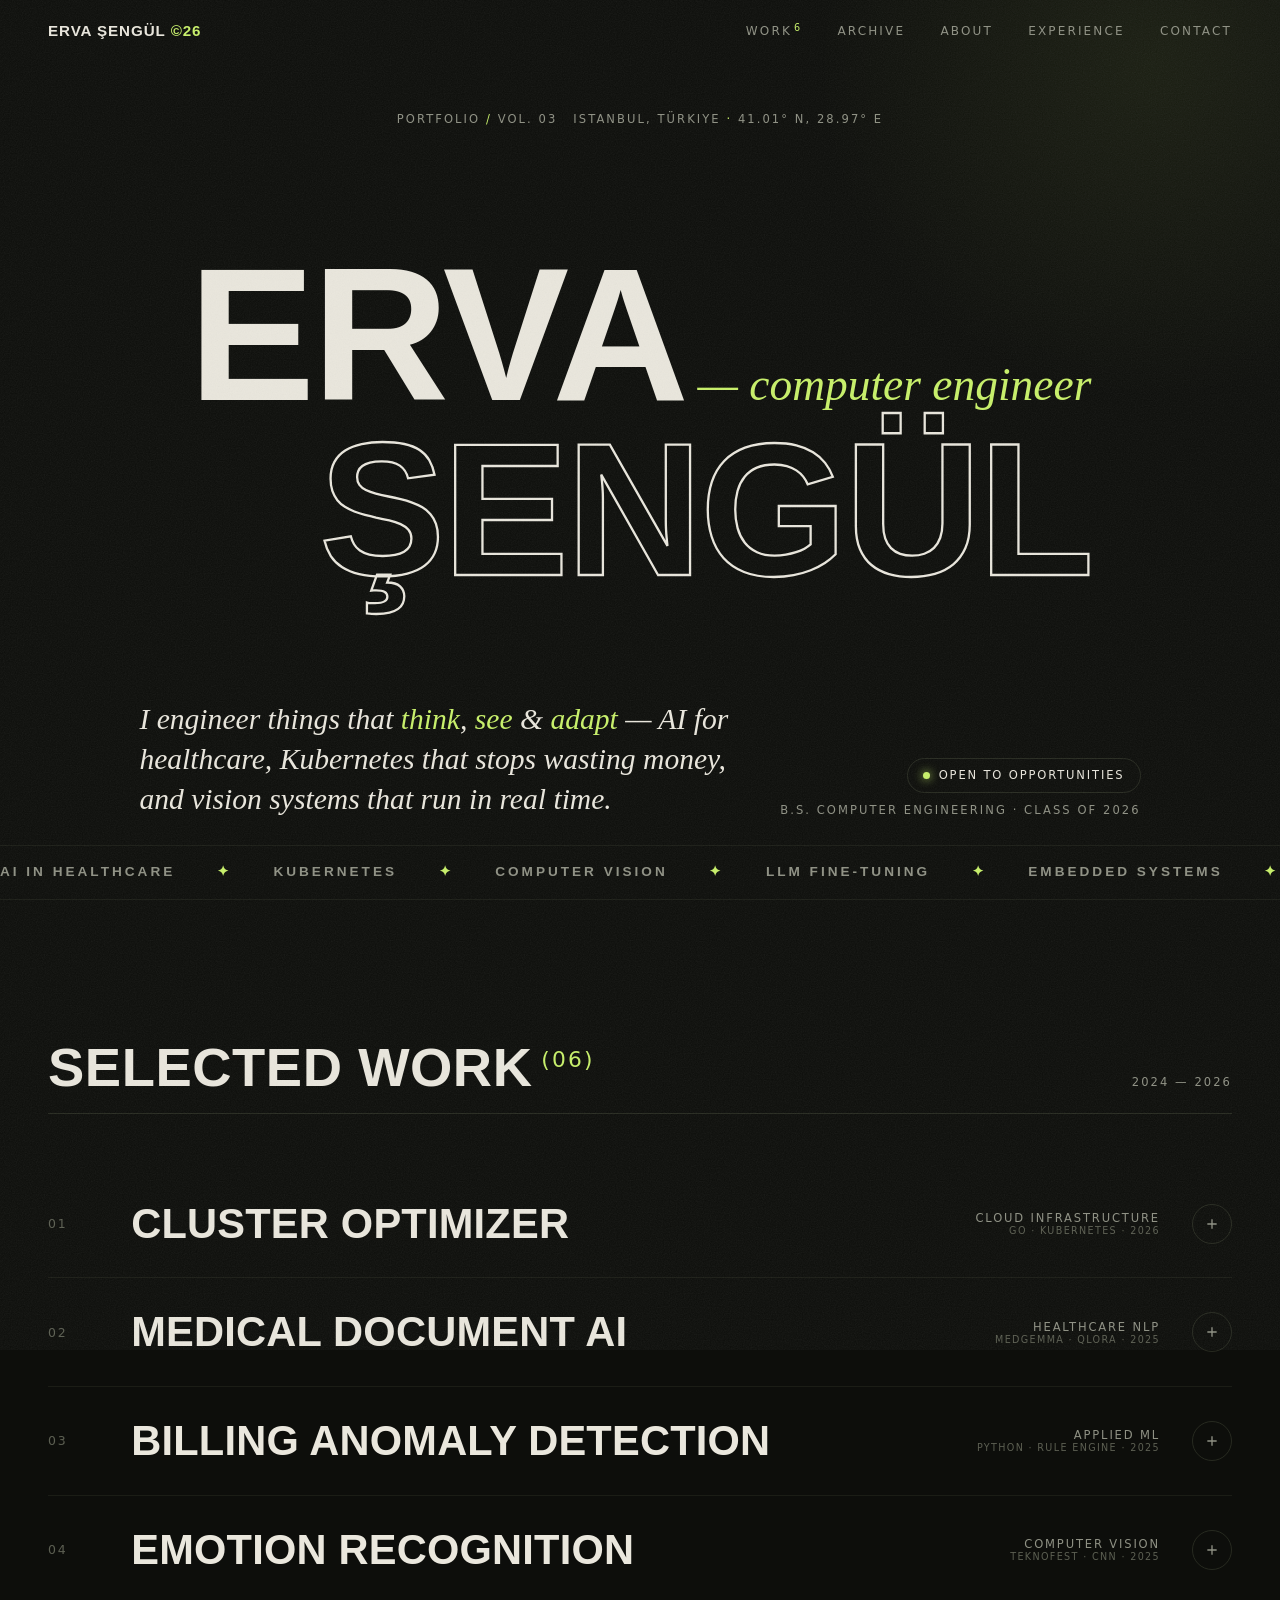
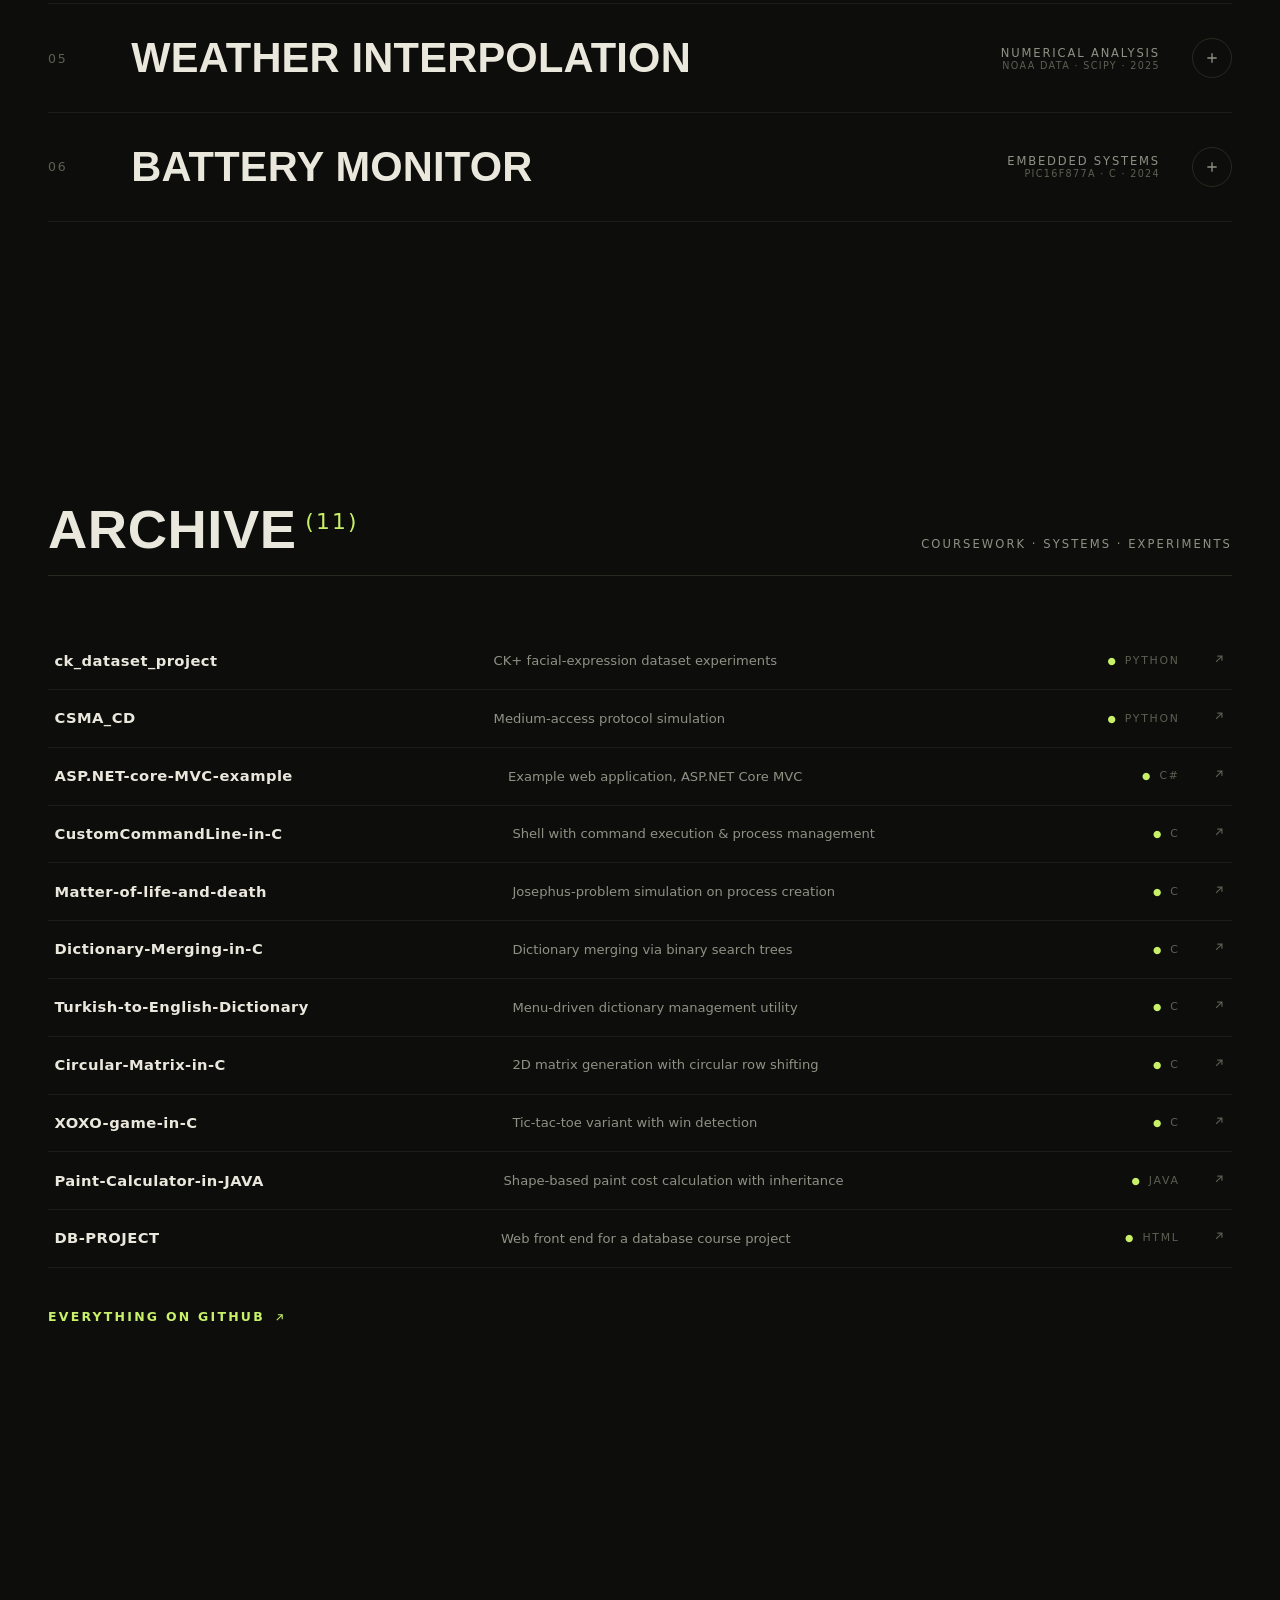
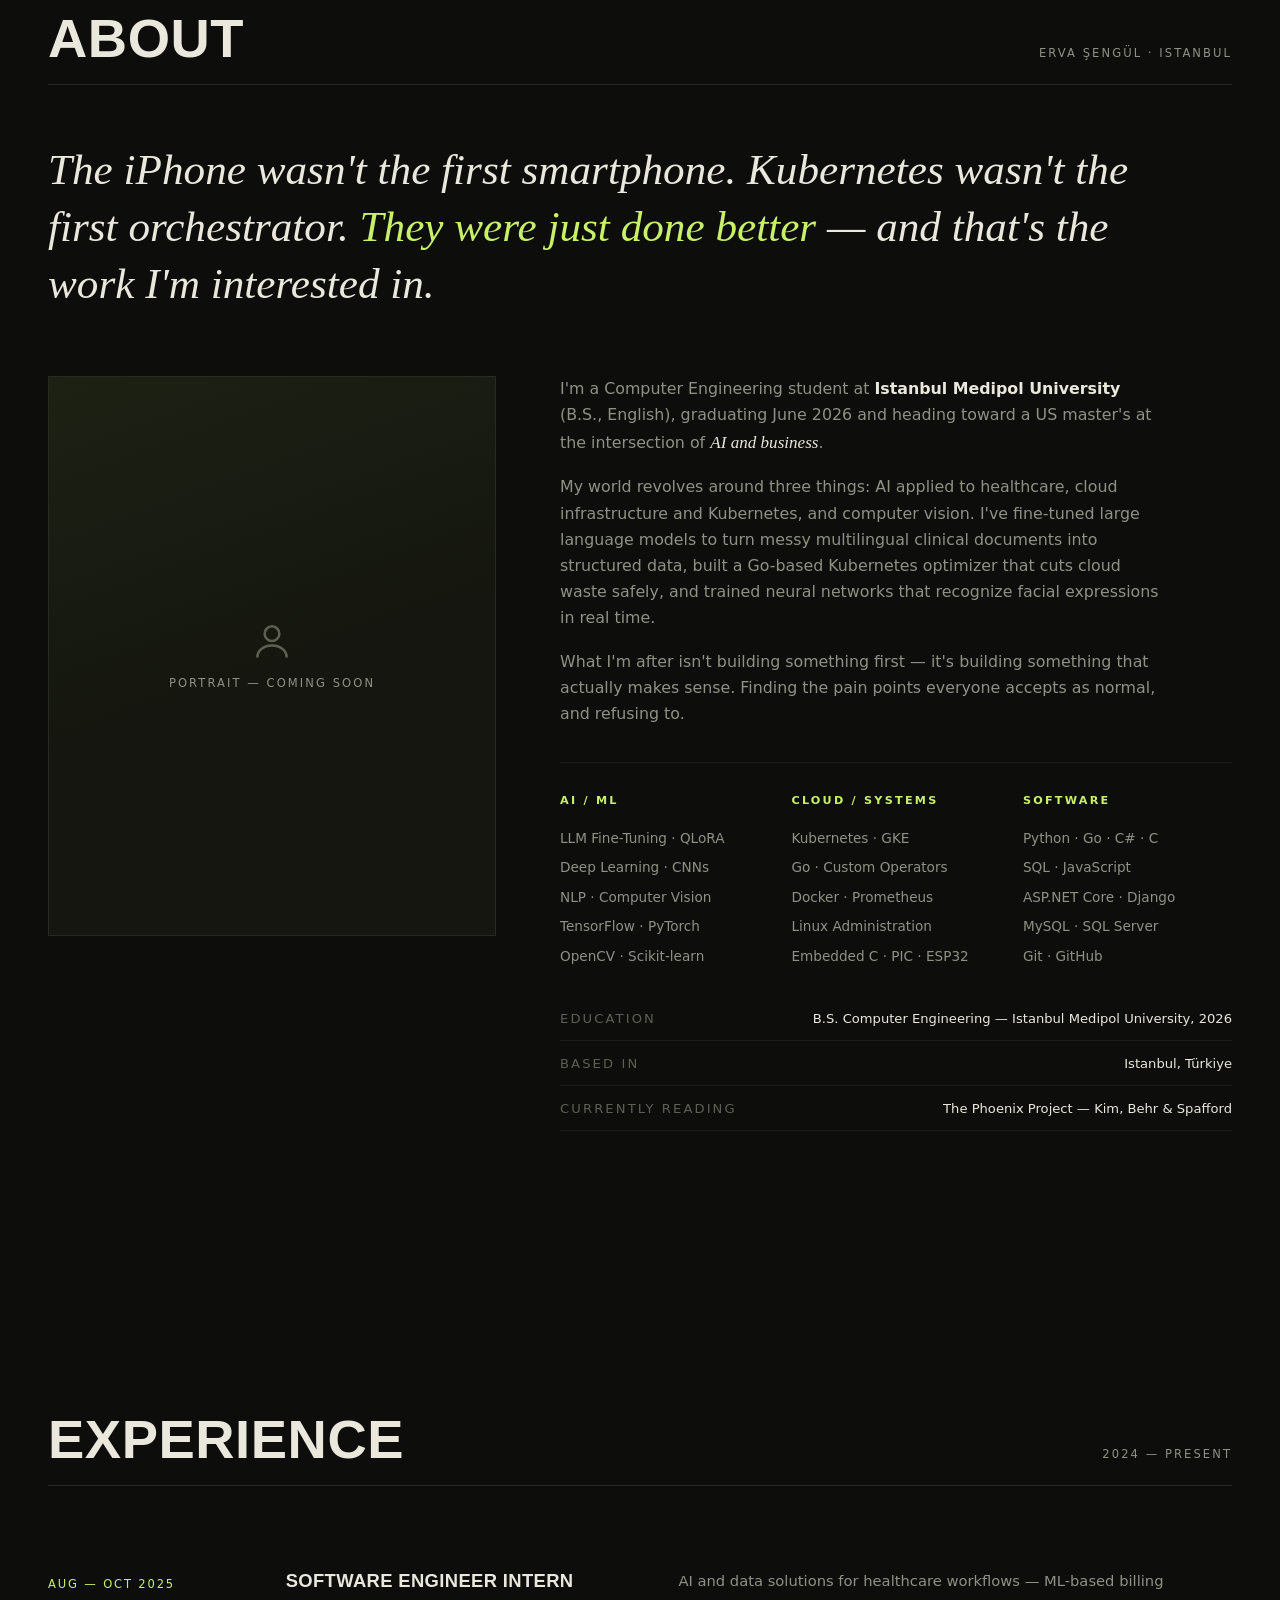
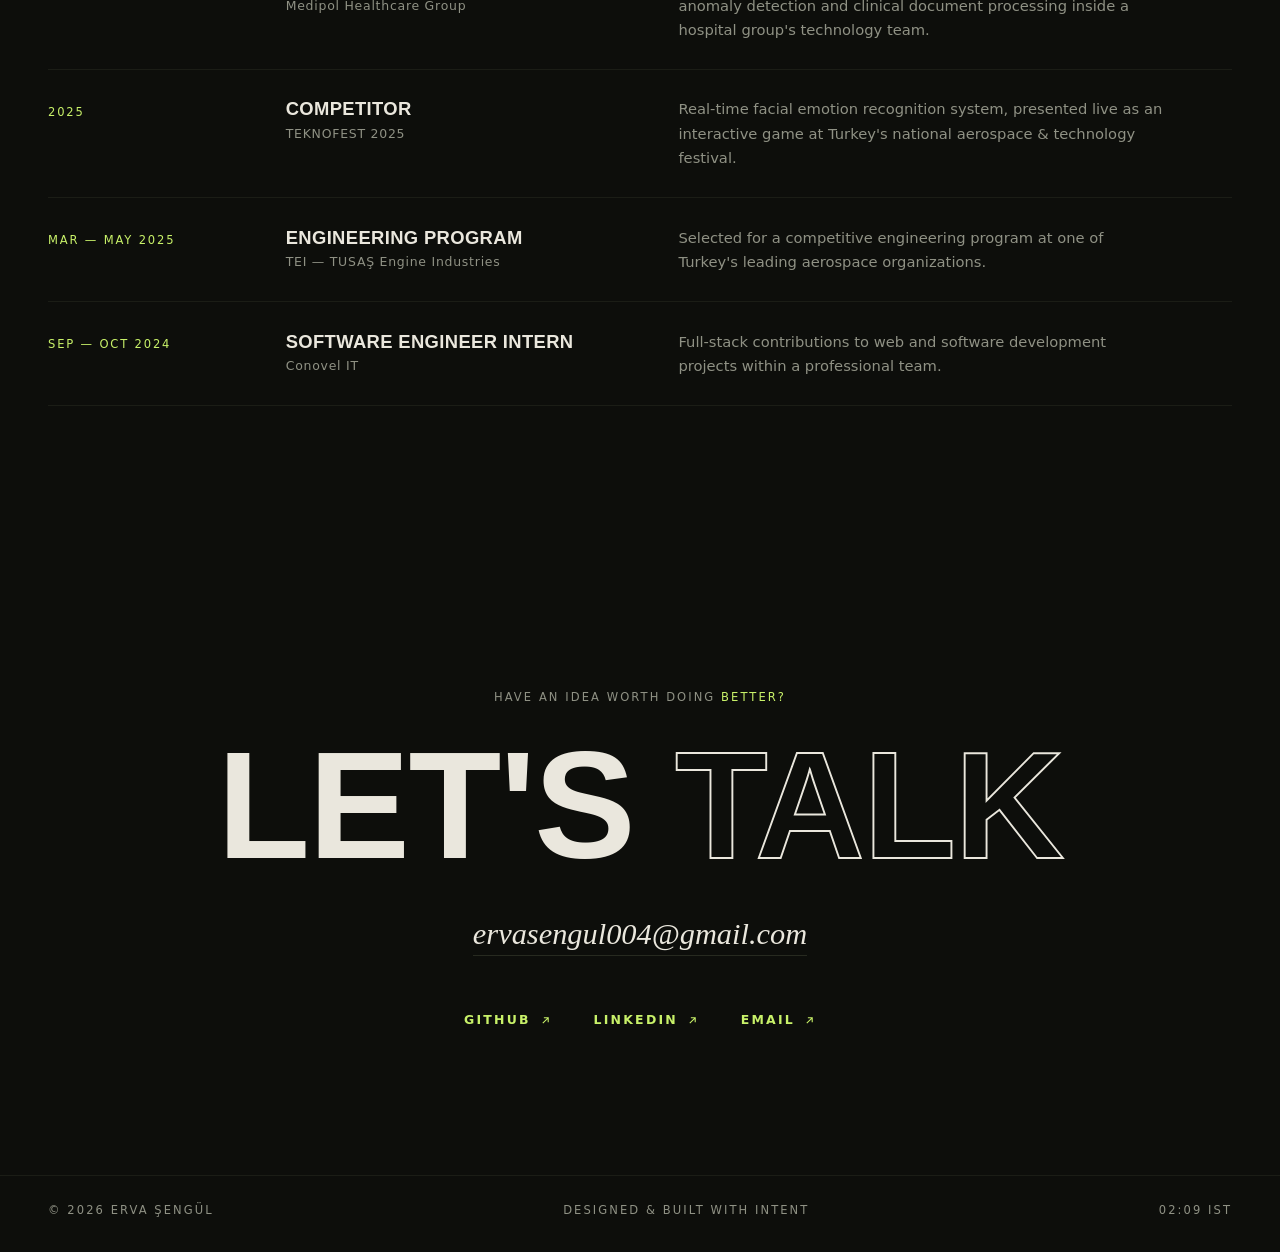
==== commit 42fb7eae: "Redesign from scratch: dark editorial portfolio v3 - Complete visual overhaul inspired by award-site" ====
--- a/about.html
+++ b/about.html
@@ -3,216 +3,23 @@
 <head>
     <meta charset="UTF-8">
     <meta name="viewport" content="width=device-width, initial-scale=1.0">
-    <meta http-equiv="Content-Security-Policy" content="default-src 'self'; style-src 'self' 'unsafe-inline' https://fonts.googleapis.com; font-src 'self' https://fonts.gstatic.com; img-src 'self' data:; script-src 'self'; frame-ancestors 'none'; base-uri 'self'; upgrade-insecure-requests;">
+    <meta http-equiv="Content-Security-Policy" content="default-src 'self'; style-src 'unsafe-inline'; script-src 'unsafe-inline'; frame-ancestors 'none'; base-uri 'self';">
     <meta http-equiv="X-Content-Type-Options" content="nosniff">
     <meta name="referrer" content="strict-origin-when-cross-origin">
-    <title>About — Erva Şengül</title>
-    <meta name="description" content="About Erva Şengül — computer engineering student in Istanbul working on healthcare AI, Kubernetes, and computer vision.">
-    <link rel="icon" href="data:image/svg+xml,%3Csvg xmlns='http://www.w3.org/2000/svg' viewBox='0 0 64 64'%3E%3Crect width='64' height='64' rx='14' fill='%233e6b4f'/%3E%3Ctext x='32' y='45' font-family='Georgia,serif' font-style='italic' font-size='38' fill='%23f6f4ec' text-anchor='middle'%3EE%3C/text%3E%3C/svg%3E">
-    <link rel="preconnect" href="https://fonts.googleapis.com">
-    <link rel="preconnect" href="https://fonts.gstatic.com" crossorigin>
-    <link href="https://fonts.googleapis.com/css2?family=Fraunces:ital,opsz,wght@0,9..144,400..650;1,9..144,400..650&family=Inter:wght@400;500;600&family=Space+Grotesk:wght@500;600&display=swap" rel="stylesheet">
-    <link rel="stylesheet" href="styles.css">
+    <title>Erva Şengül — Redirecting…</title>
+    <meta name="robots" content="noindex">
+    <!-- The about page now lives on index.html#about. -->
+    <meta http-equiv="refresh" content="0; url=index.html#about">
+    <style>
+        body { font-family: system-ui, sans-serif; background: #0d0e0b; color: #eae7dd;
+               display: grid; place-items: center; min-height: 100vh; margin: 0; }
+        a { color: #c8f169; }
+    </style>
 </head>
 <body>
-    <a class="skip-link" href="#main">Skip to content</a>
-
-    <header class="site-nav">
-        <div class="nav-inner">
-            <a href="index.html" class="brand">Erva Şengül<span class="dot">.</span></a>
-            <nav aria-label="Primary">
-                <ul class="nav-links">
-                    <li><a href="index.html#projects">Projects</a></li>
-                    <li class="hide-mobile"><a href="index.html#experience">Experience</a></li>
-                    <li><a href="about.html" aria-current="page">About</a></li>
-                    <li class="hide-mobile"><a href="index.html#contact">Contact</a></li>
-                    <li>
-                        <a class="nav-cta" href="https://github.com/ervasengul" target="_blank" rel="noopener noreferrer">
-                            <svg viewBox="0 0 24 24" aria-hidden="true"><path d="M12 0c-6.626 0-12 5.373-12 12 0 5.302 3.438 9.8 8.207 11.387.599.111.793-.261.793-.577v-2.234c-3.338.726-4.033-1.416-4.033-1.416-.546-1.387-1.333-1.756-1.333-1.756-1.089-.745.083-.729.083-.729 1.205.084 1.839 1.237 1.839 1.237 1.07 1.834 2.807 1.304 3.492.997.107-.775.418-1.305.762-1.604-2.665-.305-5.467-1.334-5.467-5.931 0-1.311.469-2.381 1.236-3.221-.124-.303-.535-1.524.117-3.176 0 0 1.008-.322 3.301 1.23.957-.266 1.983-.399 3.003-.404 1.02.005 2.047.138 3.006.404 2.291-1.552 3.297-1.23 3.297-1.23.653 1.653.242 2.874.118 3.176.77.84 1.235 1.911 1.235 3.221 0 4.609-2.807 5.624-5.479 5.921.43.372.823 1.102.823 2.222v3.293c0 .319.192.694.801.576 4.765-1.589 8.199-6.086 8.199-11.386 0-6.627-5.373-12-12-12z"/></svg>
-                            GitHub
-                        </a>
-                    </li>
-                </ul>
-            </nav>
-        </div>
-    </header>
-
-    <main id="main">
-
-        <!-- ============ Story ============ -->
-        <section class="section" style="padding-bottom: clamp(3rem, 7vw, 5rem);">
-            <div class="container">
-                <div class="section-head reveal">
-                    <p class="eyebrow">About me</p>
-                    <h1 class="section-title">Building things that actually <em>make sense</em></h1>
-                </div>
-
-                <div class="about-grid">
-                    <div class="about-copy reveal">
-                        <p>
-                            I build things that think, see, and adapt. I'm a Computer Engineering student at
-                            Istanbul Medipol University (B.S., English), graduating June 2026, and I'm heading
-                            toward a US master's at the intersection of <strong>AI and business</strong>.
-                        </p>
-                        <p>
-                            My world revolves around three things: AI and machine learning applied to healthcare,
-                            cloud infrastructure and Kubernetes, and computer vision. I've fine-tuned large
-                            language models (QLoRA) to turn messy multilingual clinical documents into structured
-                            data, built a Go-based Kubernetes optimizer that cuts cloud waste safely, and trained
-                            neural networks to recognise facial expressions in real time.
-                        </p>
-                        <blockquote class="pull-quote">
-                            The iPhone wasn't the first smartphone. Tesla wasn't the first electric car.
-                            Kubernetes wasn't the first container orchestrator. But they were all done
-                            <em>better</em>.
-                        </blockquote>
-                        <p>
-                            That's what I'm after — not building something first, but building something that
-                            actually makes sense. Better execution, better results, better thinking about the
-                            problem. Taking existing ideas and asking <em>“why does it have to be this way?”</em>
-                            Identifying the pain points that everyone accepts as normal, and addressing them.
-                        </p>
-                        <p>
-                            Whether it's making Kubernetes stop wasting cloud resources or teaching computers to
-                            recognize emotions more accurately — I want to work on things that move the needle.
-                            Places where “good enough” isn't good enough.
-                        </p>
-                        <p>
-                            If you're working on something interesting, don't hesitate to
-                            <a href="index.html#contact">reach out</a>.
-                        </p>
-                    </div>
-
-                    <div class="side-cards">
-                        <div class="portrait-wrap reveal reveal-delay-1" style="width: min(100%, 300px); margin: 0 auto 0.6rem;">
-                            <div class="portrait-frame">
-                                <img src="images/opt/portrait.webp" alt="Painted portrait of Erva Şengül surrounded by green leaves" width="832" height="1248">
-                            </div>
-                        </div>
-                        <div class="side-card reveal reveal-delay-2">
-                            <h3>Education</h3>
-                            <p class="book-title" style="font-style: normal;">B.S. Computer Engineering</p>
-                            <p class="book-author">Istanbul Medipol University (English) · Class of 2026</p>
-                        </div>
-                        <div class="side-card reveal reveal-delay-3">
-                            <h3>Currently reading</h3>
-                            <p class="book-title">The Phoenix Project</p>
-                            <p class="book-author">Gene Kim, Kevin Behr &amp; George Spafford</p>
-                        </div>
-                    </div>
-                </div>
-            </div>
-        </section>
-
-        <!-- ============ Skills ============ -->
-        <section class="section section-band">
-            <div class="container">
-                <div class="section-head centered reveal">
-                    <p class="eyebrow centered">The toolbox</p>
-                    <h2 class="section-title">Skills &amp; expertise</h2>
-                </div>
-
-                <div class="skills-grid">
-                    <div class="skill-card reveal">
-                        <h3>AI &amp; Machine Learning</h3>
-                        <ul>
-                            <li>Machine Learning &amp; Deep Learning</li>
-                            <li>LLM Fine-Tuning (QLoRA, MedGemma)</li>
-                            <li>Natural Language Processing</li>
-                            <li>Computer Vision &amp; CNNs</li>
-                            <li>TensorFlow, Keras, PyTorch</li>
-                            <li>OpenCV, Scikit-learn</li>
-                            <li>Data Analytics &amp; Preprocessing</li>
-                        </ul>
-                    </div>
-                    <div class="skill-card reveal reveal-delay-1">
-                        <h3>Cloud &amp; DevOps</h3>
-                        <ul>
-                            <li>Kubernetes (Resource Optimization, Custom Operators)</li>
-                            <li>Google Kubernetes Engine (GKE)</li>
-                            <li>Go (Kubernetes Operators)</li>
-                            <li>Docker &amp; Container Orchestration</li>
-                            <li>Prometheus Monitoring</li>
-                            <li>Multi-cloud Architecture</li>
-                            <li>Linux System Administration</li>
-                        </ul>
-                    </div>
-                    <div class="skill-card reveal reveal-delay-2">
-                        <h3>IoT &amp; Embedded Systems</h3>
-                        <ul>
-                            <li>Microcontrollers (PIC16F877A, ESP32, Arduino)</li>
-                            <li>Circuit Design &amp; Hardware Debugging</li>
-                            <li>Embedded C Programming</li>
-                            <li>Sensor Integration &amp; Real-time Systems</li>
-                            <li>Firmware Development (PICkit 3)</li>
-                            <li>ADC &amp; LCD Interfacing</li>
-                        </ul>
-                    </div>
-                    <div class="skill-card reveal">
-                        <h3>Programming &amp; Web</h3>
-                        <ul>
-                            <li class="group-label">Languages</li>
-                            <li>Python, Go, C#, C, SQL, JavaScript</li>
-                            <li class="group-label">Backend</li>
-                            <li>ASP.NET Core MVC, Django REST, RESTful APIs</li>
-                            <li class="group-label">Frontend</li>
-                            <li>HTML, CSS, JavaScript, Flutter</li>
-                            <li class="group-label">Databases</li>
-                            <li>MySQL, SQL Server</li>
-                        </ul>
-                    </div>
-                    <div class="skill-card reveal reveal-delay-1">
-                        <h3>Tools &amp; Practices</h3>
-                        <ul>
-                            <li>Git &amp; GitHub</li>
-                            <li>VMware &amp; Virtualization</li>
-                            <li>Data Structures &amp; Algorithms</li>
-                        </ul>
-                    </div>
-                </div>
-            </div>
-        </section>
-
-        <!-- ============ CTA ============ -->
-        <section class="section">
-            <div class="container contact-wrap">
-                <h2 class="contact-title reveal">Curious what I've <em>built</em>?</h2>
-                <div class="contact-actions reveal reveal-delay-1" style="margin-top: 2rem;">
-                    <a class="btn btn-primary" href="index.html#projects">
-                        Browse my projects
-                        <svg viewBox="0 0 24 24" fill="none" stroke="currentColor" stroke-width="2" stroke-linecap="round" stroke-linejoin="round" aria-hidden="true"><path d="M5 12h14M13 6l6 6-6 6"/></svg>
-                    </a>
-                    <a class="btn btn-ghost email-link" href="#">
-                        <svg viewBox="0 0 24 24" aria-hidden="true"><path d="M20 4H4c-1.1 0-2 .9-2 2v12c0 1.1.9 2 2 2h16c1.1 0 2-.9 2-2V6c0-1.1-.9-2-2-2zm0 4-8 5-8-5V6l8 5 8-5v2z"/></svg>
-                        Email me
-                    </a>
-                </div>
-            </div>
-        </section>
-
-    </main>
-
-    <footer class="site-footer">
-        <div class="footer-inner">
-            <p class="footer-brand">Erva Şengül<span class="dot">.</span></p>
-            <div class="footer-social">
-                <a href="https://github.com/ervasengul" target="_blank" rel="noopener noreferrer" aria-label="GitHub">
-                    <svg viewBox="0 0 24 24"><path d="M12 0c-6.626 0-12 5.373-12 12 0 5.302 3.438 9.8 8.207 11.387.599.111.793-.261.793-.577v-2.234c-3.338.726-4.033-1.416-4.033-1.416-.546-1.387-1.333-1.756-1.333-1.756-1.089-.745.083-.729.083-.729 1.205.084 1.839 1.237 1.839 1.237 1.07 1.834 2.807 1.304 3.492.997.107-.775.418-1.305.762-1.604-2.665-.305-5.467-1.334-5.467-5.931 0-1.311.469-2.381 1.236-3.221-.124-.303-.535-1.524.117-3.176 0 0 1.008-.322 3.301 1.23.957-.266 1.983-.399 3.003-.404 1.02.005 2.047.138 3.006.404 2.291-1.552 3.297-1.23 3.297-1.23.653 1.653.242 2.874.118 3.176.77.84 1.235 1.911 1.235 3.221 0 4.609-2.807 5.624-5.479 5.921.43.372.823 1.102.823 2.222v3.293c0 .319.192.694.801.576 4.765-1.589 8.199-6.086 8.199-11.386 0-6.627-5.373-12-12-12z"/></svg>
-                </a>
-                <a href="https://www.linkedin.com/in/erva-%C5%9Feng%C3%BCl-016945237/" target="_blank" rel="noopener noreferrer" aria-label="LinkedIn">
-                    <svg viewBox="0 0 24 24"><path d="M20.447 20.452h-3.554v-5.569c0-1.328-.027-3.037-1.852-3.037-1.853 0-2.136 1.445-2.136 2.939v5.667H9.351V9h3.414v1.561h.046c.477-.9 1.637-1.85 3.37-1.85 3.601 0 4.267 2.37 4.267 5.455v6.286zM5.337 7.433c-1.144 0-2.063-.926-2.063-2.065 0-1.138.92-2.063 2.063-2.063 1.14 0 2.064.925 2.064 2.063 0 1.139-.925 2.065-2.064 2.065zm1.782 13.019H3.555V9h3.564v11.452zM22.225 0H1.771C.792 0 0 .774 0 1.729v20.542C0 23.227.792 24 1.771 24h20.451C23.2 24 24 23.227 24 22.271V1.729C24 .774 23.2 0 22.222 0h.003z"/></svg>
-                </a>
-                <a href="#" class="email-link" aria-label="Email">
-                    <svg viewBox="0 0 24 24"><path d="M20 4H4c-1.1 0-2 .9-2 2v12c0 1.1.9 2 2 2h16c1.1 0 2-.9 2-2V6c0-1.1-.9-2-2-2zm0 4-8 5-8-5V6l8 5 8-5v2z"/></svg>
-                </a>
-            </div>
-            <p class="footer-meta">
-                Designed &amp; built by Erva Şengül · © <span class="footer-year">2026</span><br>
-                <a href="https://www.ervasengul.com">www.ervasengul.com</a>
-            </p>
-        </div>
-    </footer>
-
-    <script src="script.js"></script>
+    <p>This page has moved — <a href="index.html#about">continue to the portfolio</a>.</p>
+    <script>
+        location.replace('index.html#about');
+    </script>
 </body>
 </html>
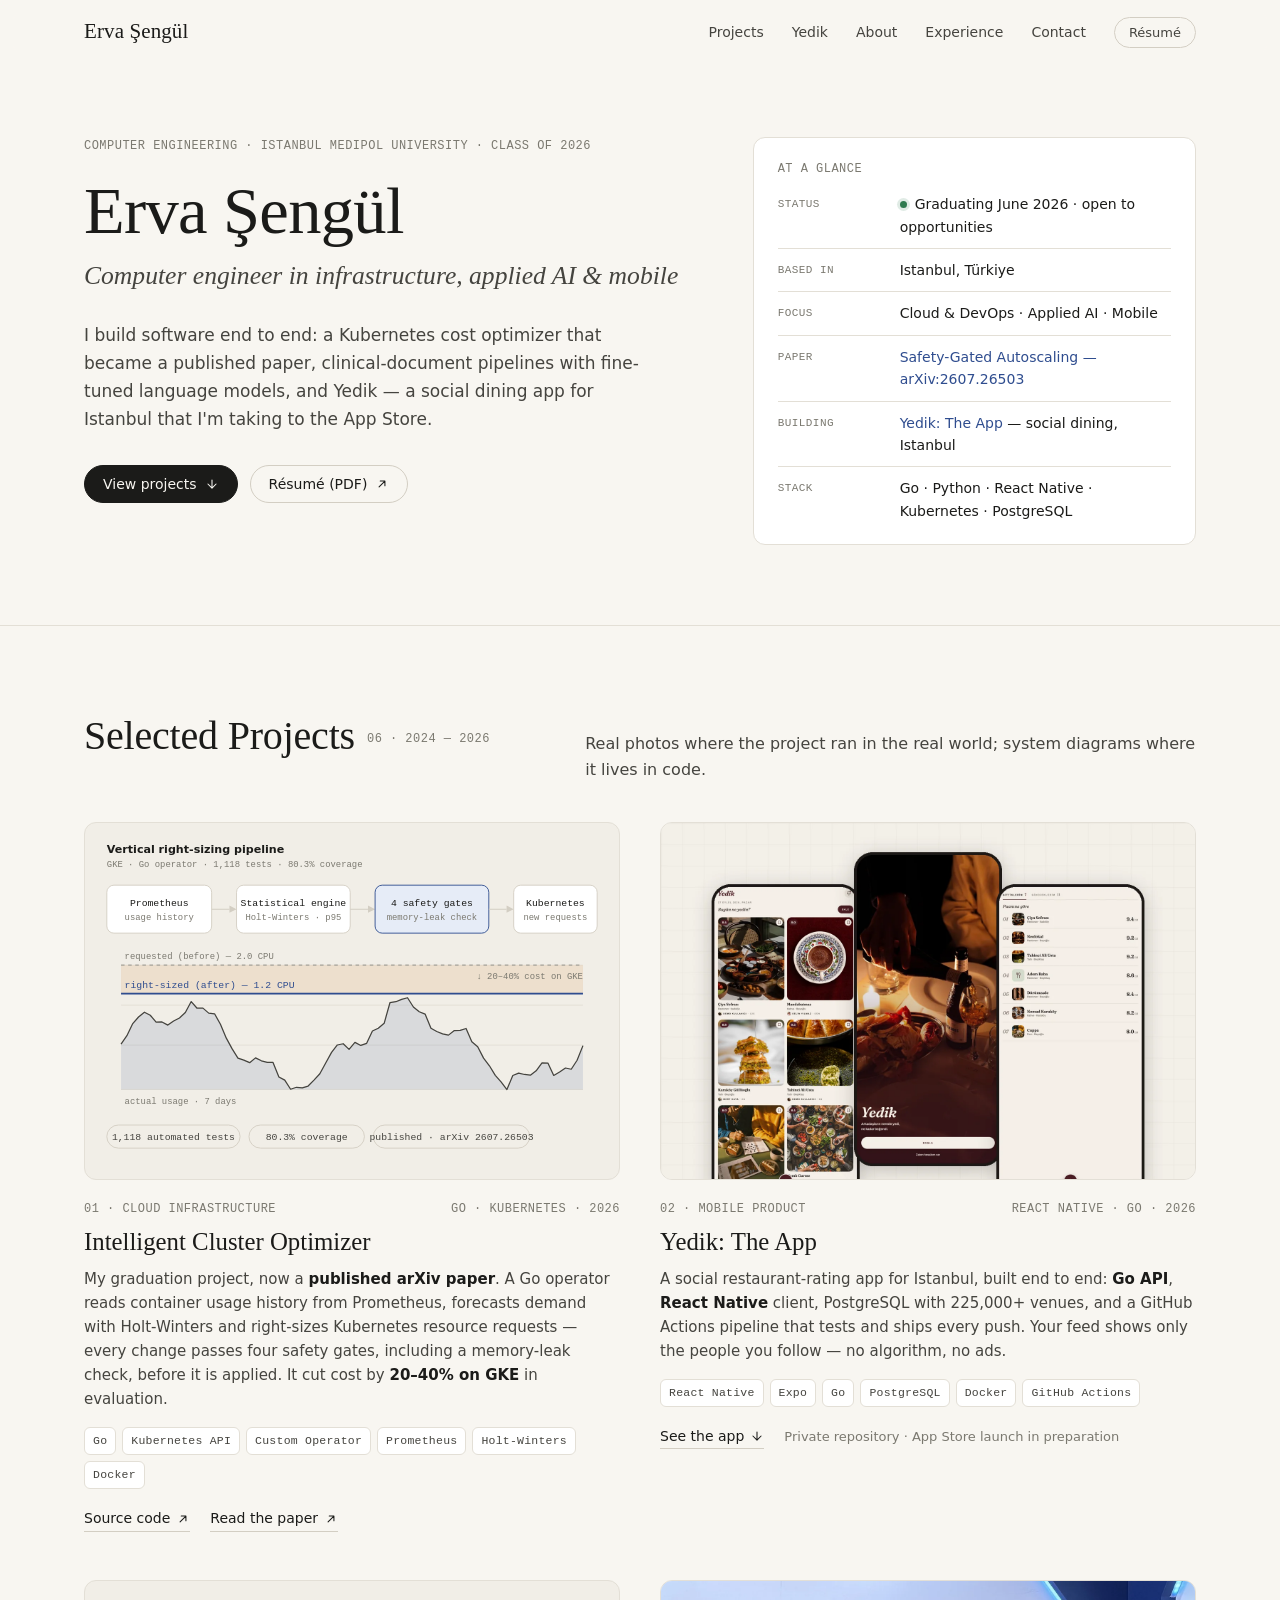
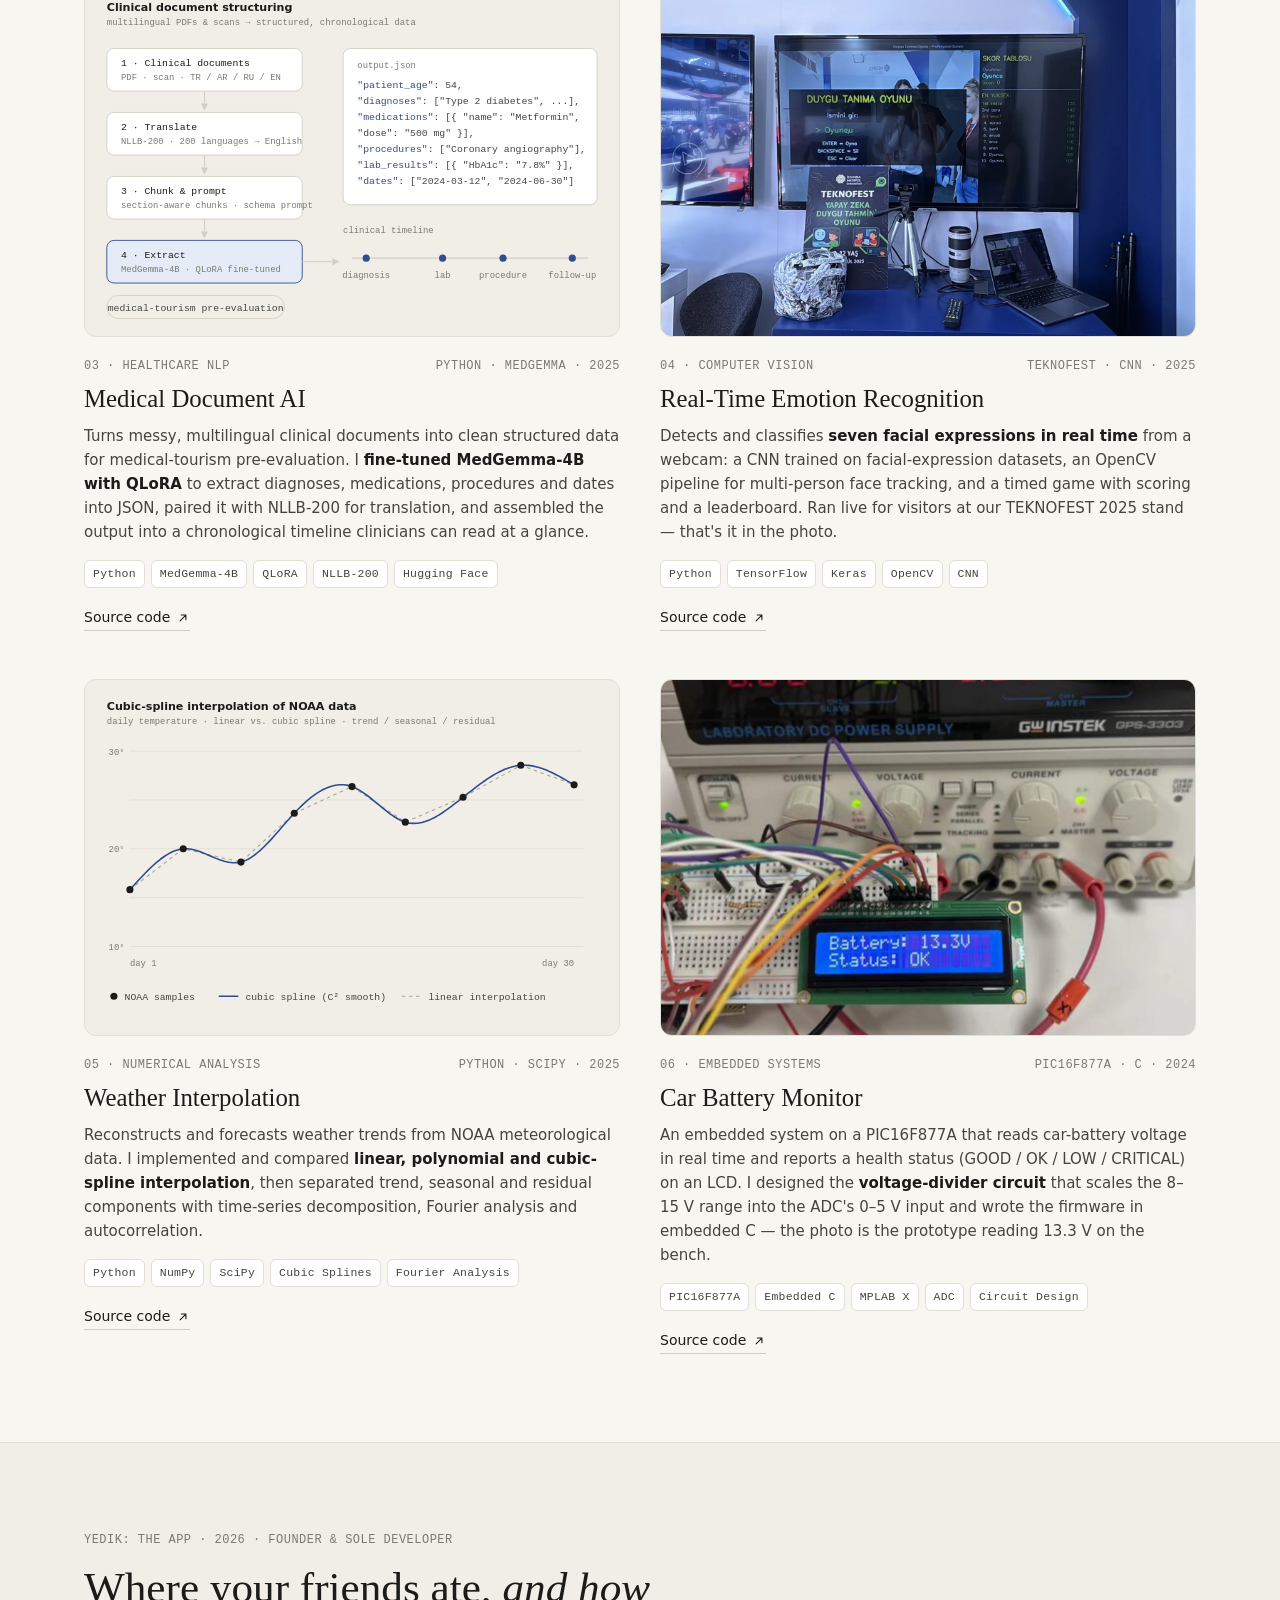
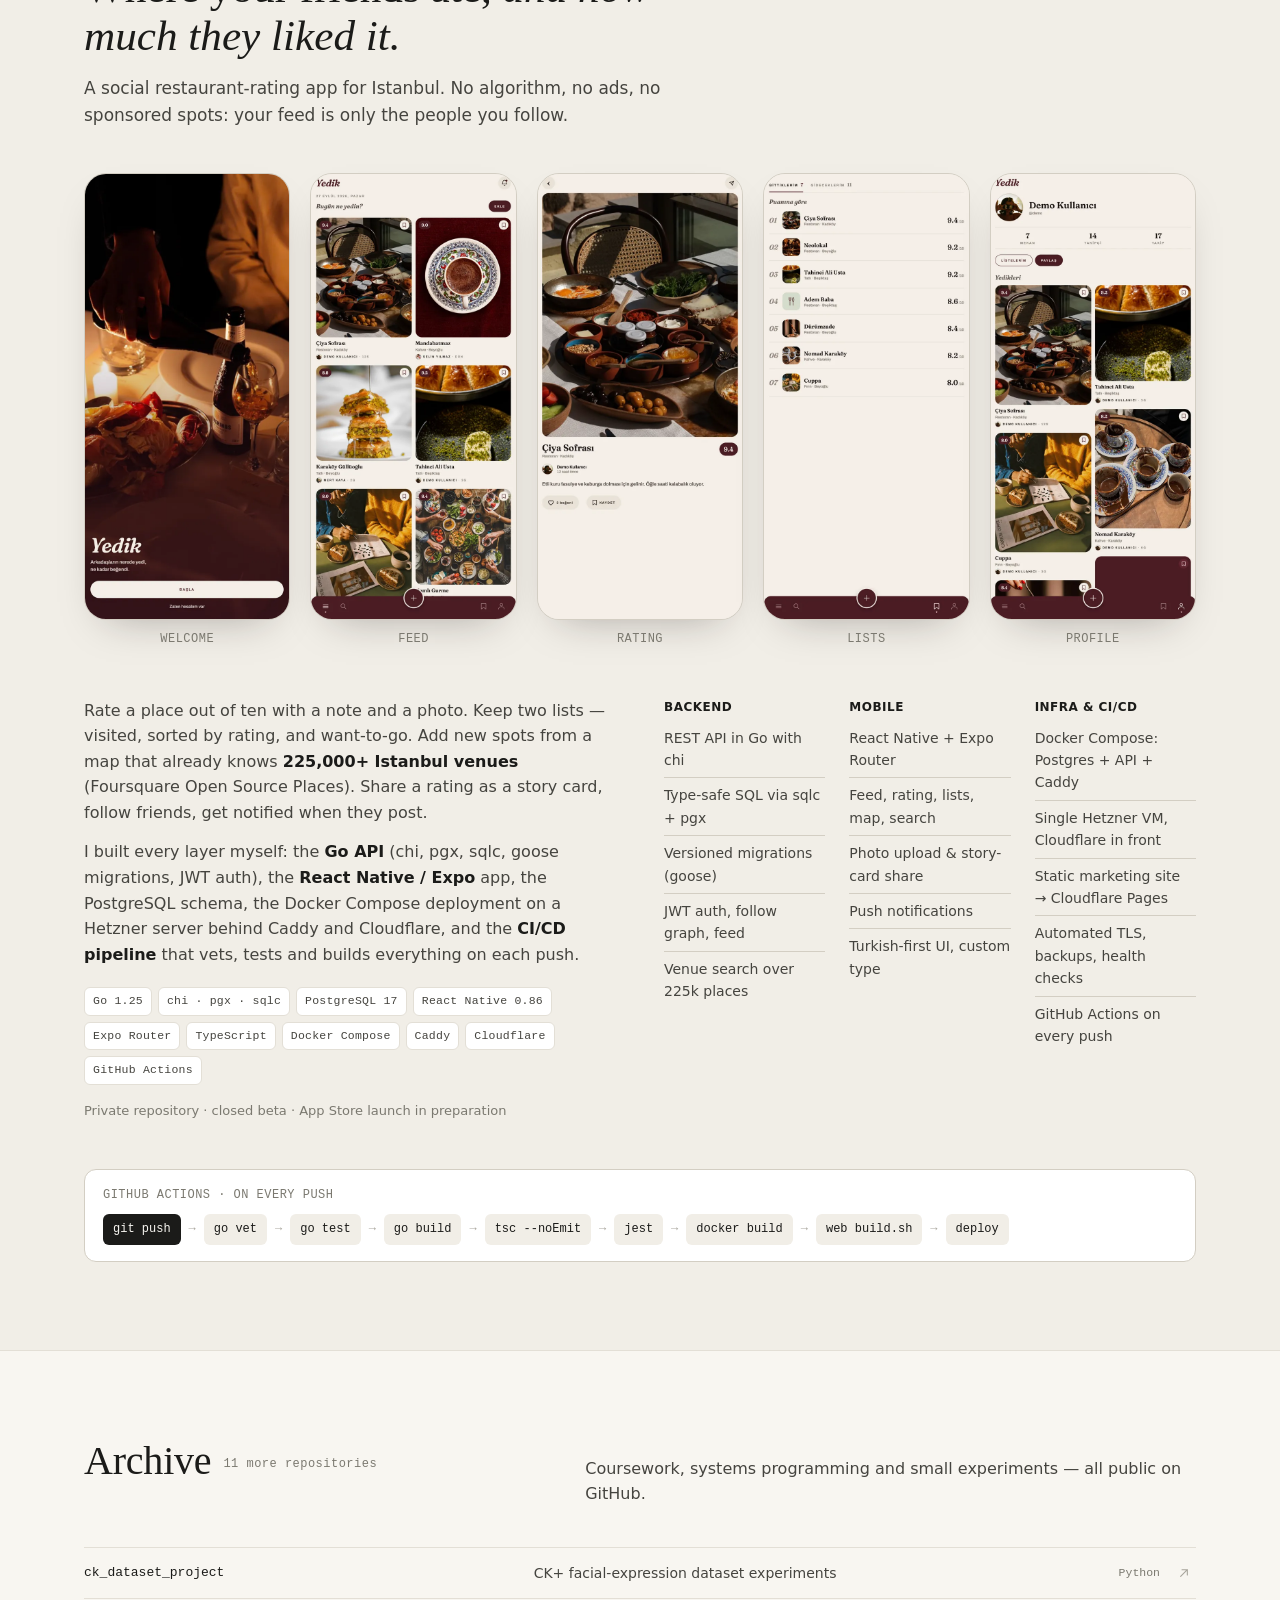
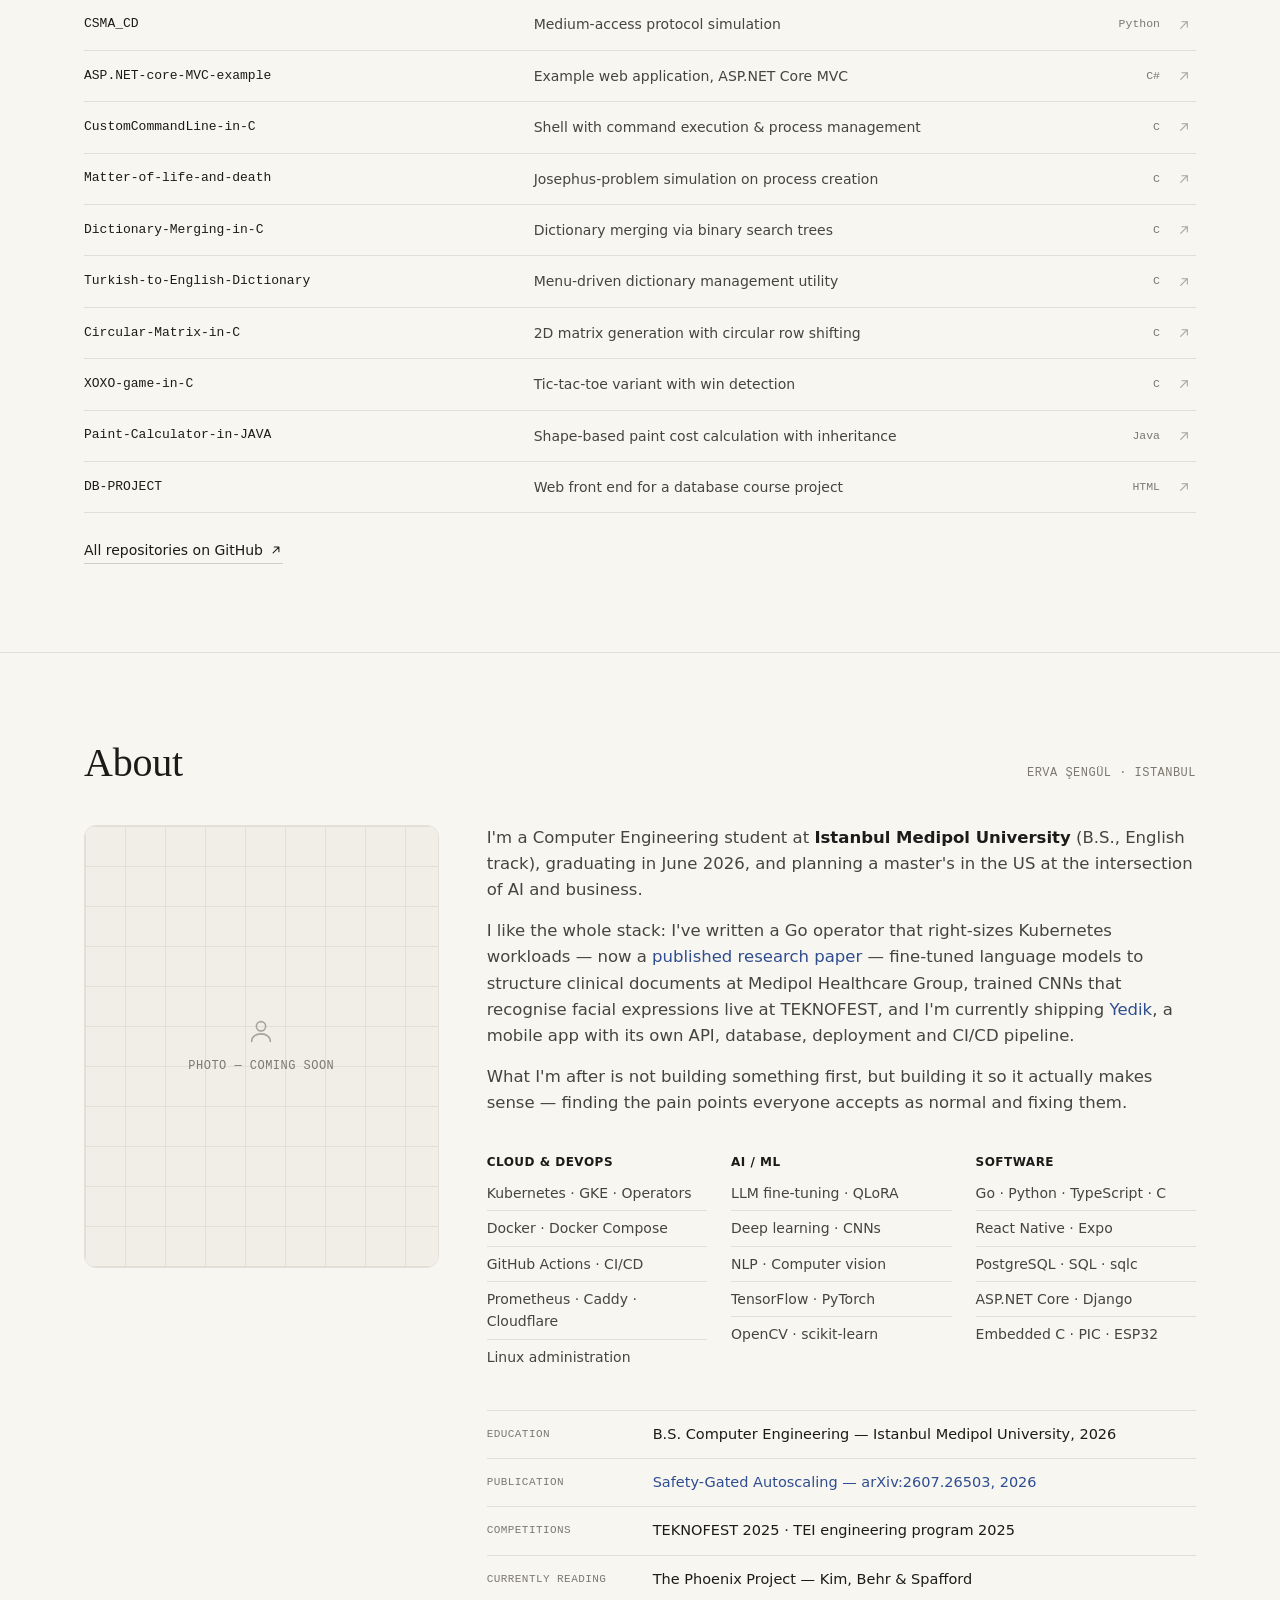
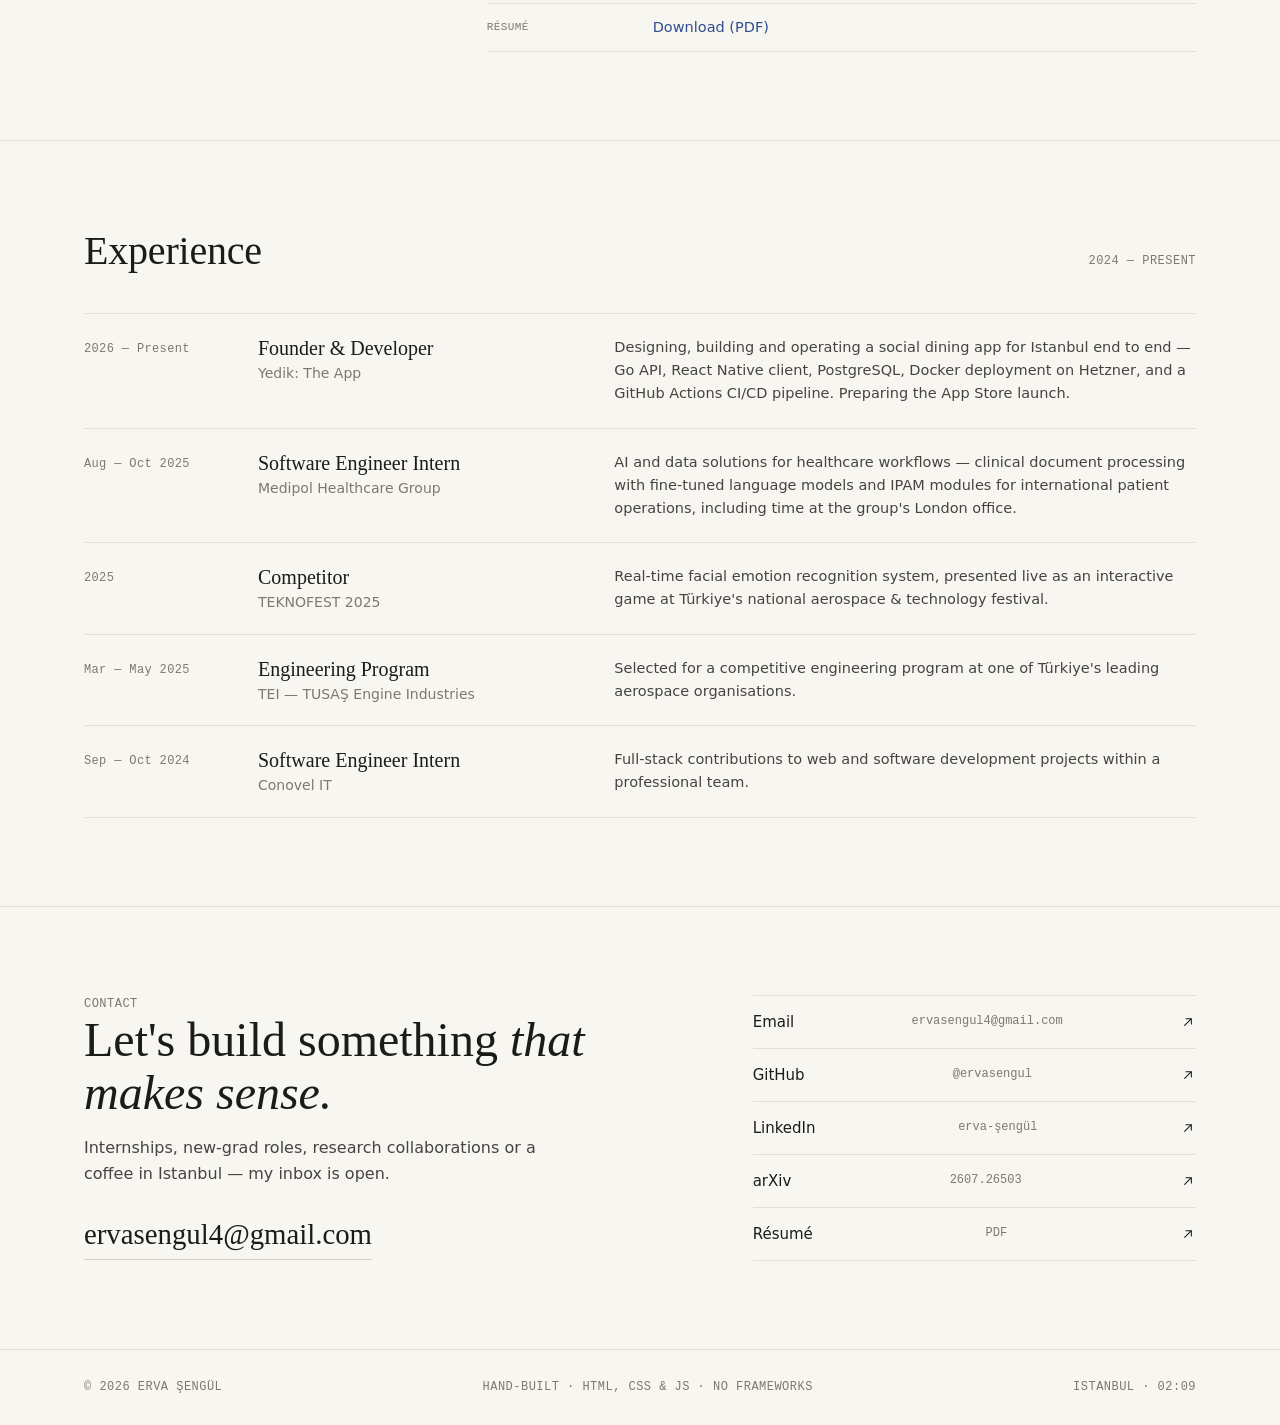
==== commit 1316f0e9: "Redesign v4: light editorial-tech layout with real project imagery - Light, soft palette (warm off-w" ====
--- a/about.html
+++ b/about.html
@@ -11,9 +11,9 @@
     <!-- The about page now lives on index.html#about. -->
     <meta http-equiv="refresh" content="0; url=index.html#about">
     <style>
-        body { font-family: system-ui, sans-serif; background: #0d0e0b; color: #eae7dd;
+        body { font-family: system-ui, sans-serif; background: #f8f6f1; color: #1b1b19;
                display: grid; place-items: center; min-height: 100vh; margin: 0; }
-        a { color: #c8f169; }
+        a { color: #2f4d8f; }
     </style>
 </head>
 <body>
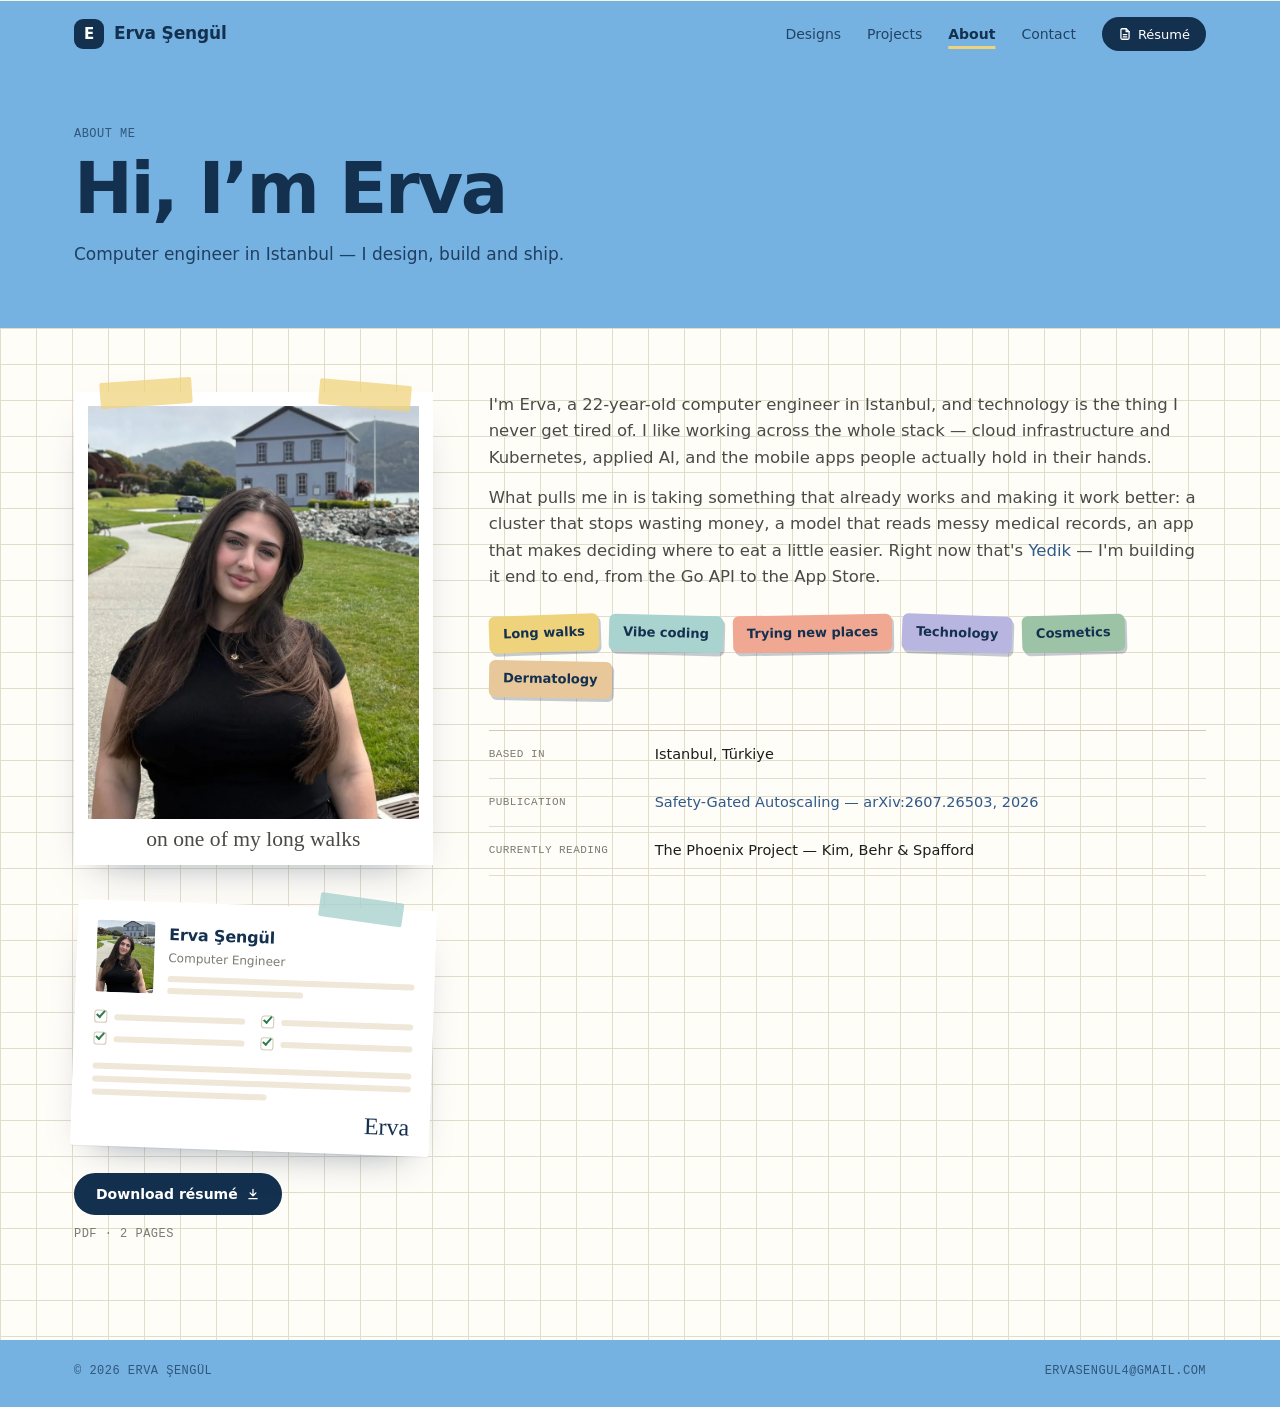
==== commit 4cf12228: "Split the site into pages and add a Designs page - Home is now a short landing (hero + illustration)" ====
--- a/about.html
+++ b/about.html
@@ -3,23 +3,122 @@
 <head>
     <meta charset="UTF-8">
     <meta name="viewport" content="width=device-width, initial-scale=1.0">
-    <meta http-equiv="Content-Security-Policy" content="default-src 'self'; style-src 'unsafe-inline'; script-src 'unsafe-inline'; frame-ancestors 'none'; base-uri 'self';">
+    <meta http-equiv="Content-Security-Policy" content="default-src 'self'; style-src 'self' 'unsafe-inline' https://fonts.googleapis.com; font-src 'self' https://fonts.gstatic.com; img-src 'self' data:; script-src 'self'; frame-ancestors 'none'; base-uri 'self'; upgrade-insecure-requests;">
     <meta http-equiv="X-Content-Type-Options" content="nosniff">
     <meta name="referrer" content="strict-origin-when-cross-origin">
-    <title>Erva Şengül — Redirecting…</title>
-    <meta name="robots" content="noindex">
-    <!-- The about page now lives on index.html#about. -->
-    <meta http-equiv="refresh" content="0; url=index.html#about">
-    <style>
-        body { font-family: system-ui, sans-serif; background: #f8f6f1; color: #1b1b19;
-               display: grid; place-items: center; min-height: 100vh; margin: 0; }
-        a { color: #2f4d8f; }
-    </style>
+    <title>About — Erva Şengül</title>
+    <meta name="description" content="About Erva Şengül, a computer engineer in Istanbul.">
+    <meta name="theme-color" content="#75b2e2">
+    <meta property="og:title" content="About — Erva Şengül">
+    <meta property="og:description" content="About Erva Şengül, a computer engineer in Istanbul.">
+    <meta property="og:type" content="website">
+    <meta property="og:url" content="https://www.ervasengul.com/about.html">
+    <link rel="icon" href="data:image/svg+xml,%3Csvg xmlns='http://www.w3.org/2000/svg' viewBox='0 0 64 64'%3E%3Crect width='64' height='64' rx='16' fill='%2314304f'/%3E%3Ctext x='32' y='45' font-family='Arial,Helvetica,sans-serif' font-weight='700' font-size='36' fill='%23ffffff' text-anchor='middle'%3EE%3C/text%3E%3C/svg%3E">
+    <link rel="preconnect" href="https://fonts.googleapis.com">
+    <link rel="preconnect" href="https://fonts.gstatic.com" crossorigin>
+    <link href="https://fonts.googleapis.com/css2?family=Plus+Jakarta+Sans:wght@500;600;700;800&family=Inter:wght@400;500;600&family=Caveat:wght@500;600&family=JetBrains+Mono:wght@400;500&display=swap" rel="stylesheet">
+    <link rel="stylesheet" href="styles.css?v=20260929">
 </head>
-<body>
-    <p>This page has moved — <a href="index.html#about">continue to the portfolio</a>.</p>
-    <script>
-        location.replace('index.html#about');
-    </script>
+<body class="about-page">
+    <a class="skip-link" href="#main">Skip to content</a>
+
+    <header class="site-nav">
+        <div class="container nav-inner">
+            <a href="index.html" class="brand"><span class="brand-mark">E</span>Erva Şengül</a>
+            <a class="nav-cv-m" href="CVLER/Erva_Sengul_Resume.pdf" target="_blank" rel="noopener noreferrer" hidden><svg viewBox="0 0 24 24" width="13" height="13" fill="none" stroke="currentColor" stroke-width="2" aria-hidden="true"><path d="M14 3H7a2 2 0 0 0-2 2v14a2 2 0 0 0 2 2h10a2 2 0 0 0 2-2V8z"/><path d="M14 3v5h5M9 13h6M9 17h6"/></svg>Résumé</a>
+            <button class="nav-toggle" type="button" aria-label="Menu" aria-expanded="false" aria-controls="nav-links"><span></span></button>
+            <nav aria-label="Primary">
+                <ul class="nav-links" id="nav-links">
+                    <li><a href="designs.html">Designs</a></li>
+                    <li><a href="projects.html">Projects</a></li>
+                    <li><a href="about.html" aria-current="page">About</a></li>
+                    <li><a href="contact.html">Contact</a></li>
+                    <li class="nav-cv-item"><a class="btn btn-solid nav-cv" href="CVLER/Erva_Sengul_Resume.pdf" target="_blank" rel="noopener noreferrer"><svg viewBox="0 0 24 24"><path d="M14 3H7a2 2 0 0 0-2 2v14a2 2 0 0 0 2 2h10a2 2 0 0 0 2-2V8z"/><path d="M14 3v5h5M9 13h6M9 17h6"/></svg>Résumé</a></li>
+                </ul>
+            </nav>
+        </div>
+    </header>
+
+    <main id="main">
+
+        <section class="page-hero">
+            <div class="container">
+                <p class="mono page-kicker">About me</p>
+                <h1 class="page-title">Hi, I’m Erva</h1>
+                <p class="page-sub">Computer engineer in Istanbul — I design, build and ship.</p>
+            </div>
+        </section>
+
+        <!-- ================= ABOUT ================= -->
+        <section id="about" class="section about page-first">
+            <div class="container">
+
+                <div class="about-grid">
+                    <figure class="polaroid reveal">
+                        <div class="frame">
+                            <img src="images/portrait.webp" alt="Erva Şengül smiling on a waterfront path, with green lawns, hills and a pale blue house behind her" loading="lazy" width="800" height="1000">
+                        </div>
+                        <figcaption class="caption hand">on one of my long walks</figcaption>
+                    </figure>
+
+                    <div class="cv-paper reveal">
+                        <a class="cv-doc" href="CVLER/Erva_Sengul_Resume.pdf" target="_blank" rel="noopener noreferrer" aria-label="Open my résumé (PDF, 2 pages) in a new tab">
+                            <span class="cv-doc-top">
+                                <img src="images/portrait.webp" alt="" width="800" height="1000" loading="lazy">
+                                <span class="cv-doc-head">
+                                    <strong>Erva Şengül</strong>
+                                    <span>Computer Engineer</span>
+                                    <i></i><i class="short"></i>
+                                </span>
+                            </span>
+                            <span class="cv-doc-checks" aria-hidden="true">
+                                <span><b></b><i></i></span><span><b></b><i></i></span>
+                                <span><b></b><i></i></span><span><b></b><i></i></span>
+                            </span>
+                            <span class="cv-doc-lines" aria-hidden="true"><i></i><i></i><i class="short"></i></span>
+                            <span class="cv-doc-sign hand" aria-hidden="true">Erva</span>
+                        </a>
+                        <a class="btn btn-solid cv-download" href="CVLER/Erva_Sengul_Resume.pdf" download="Erva_Sengul_Resume.pdf">Download résumé <svg viewBox="0 0 24 24"><path d="M12 4v11M7 10l5 5 5-5M5 20h14"/></svg></a>
+                        <p class="mono cv-meta">PDF · 2 pages</p>
+                    </div>
+
+                    <div class="about-copy reveal reveal-delay-1">
+                        <p>
+                            I'm Erva, a 22-year-old computer engineer in Istanbul, and technology is the thing I
+                            never get tired of. I like working across the whole stack — cloud infrastructure and
+                            Kubernetes, applied AI, and the mobile apps people actually hold in their hands.
+                        </p>
+                        <p>
+                            What pulls me in is taking something that already works and making it work better:
+                            a cluster that stops wasting money, a model that reads messy medical records, an app
+                            that makes deciding where to eat a little easier. Right now that's
+                            <a href="designs.html#yedik">Yedik</a> — I'm building it end to end, from the Go API to the App Store.
+                        </p>
+
+                        <ul class="stickers" aria-label="Things I love">
+                            <li>Long walks</li><li>Vibe coding</li><li>Trying new places</li>
+                            <li>Technology</li><li>Cosmetics</li><li>Dermatology</li>
+                        </ul>
+
+                        <ul class="fact-list">
+                            <li><span class="k">Based in</span><span class="v">Istanbul, Türkiye</span></li>
+                            <li><span class="k">Publication</span><span class="v"><a href="https://arxiv.org/abs/2607.26503" target="_blank" rel="noopener noreferrer">Safety-Gated Autoscaling — arXiv:2607.26503, 2026</a></span></li>
+                            <li><span class="k">Currently reading</span><span class="v">The Phoenix Project — Kim, Behr &amp; Spafford</span></li>
+                        </ul>
+                    </div>
+                </div>
+            </div>
+        </section>
+
+    </main>
+
+    <footer class="site-footer">
+        <div class="container footer-inner">
+            <p class="mono">© <span class="footer-year">2026</span> Erva Şengül</p>
+            <p class="mono"><a class="email-link email-text" href="mailto:ervasengul4@gmail.com">ervasengul4@gmail.com</a></p>
+        </div>
+    </footer>
+
+    <script src="script.js?v=20260929"></script>
 </body>
 </html>
--- a/styles.css
+++ b/styles.css
@@ -0,0 +1,598 @@
+/* ==========================================================================
+   Erva Şengül — portfolio v5
+   Illustrated, light, playful-tech. Sky-blue hero with a top-down scene,
+   cream sections, pastel illustrated project covers, sticker tags.
+   ========================================================================== */
+
+:root {
+    --blue: #75b2e2;            /* hero / contact band — matches the illustration */
+    --blue-deep: #2f5a8a;       /* shadows in the illustrations */
+    --navy: #14304f;
+    --cream: #f7f2e8;
+    --cream-2: #efe7d8;
+    --paper: #fffdf8;
+    --line: #e4dccb;
+    --line-2: #d3c9b4;
+    --text: #1d1d1b;
+    --text-2: #4b4a45;
+    --muted: #7d7a70;
+    --accent: #2f5a8a;
+
+    /* sticker palette (from the project covers) */
+    --sage: #9cc3a6;
+    --sand: #e8c89b;
+    --mint: #a9d3cf;
+    --coral: #f0a892;
+    --lavender: #b8b5e0;
+    --butter: #efd37c;
+
+    --display: "Plus Jakarta Sans", "Inter", system-ui, sans-serif;
+    --sans: "Inter", system-ui, -apple-system, "Segoe UI", Helvetica, Arial, sans-serif;
+    --hand: "Caveat", "Segoe Print", "Bradley Hand", cursive;
+    --mono: "JetBrains Mono", ui-monospace, "SF Mono", Menlo, Consolas, monospace;
+
+    --container: 1180px;
+    --gutter: 24px;
+    --radius: 18px;
+    --ease: cubic-bezier(.2, .7, .2, 1);
+}
+
+*, *::before, *::after { box-sizing: border-box; }
+html { scroll-behavior: smooth; -webkit-text-size-adjust: 100%; }
+body {
+    margin: 0; background: var(--cream); color: var(--text);
+    font-family: var(--sans); font-size: 16px; line-height: 1.6;
+    -webkit-font-smoothing: antialiased; -moz-osx-font-smoothing: grayscale;
+}
+img, svg { display: block; max-width: 100%; }
+a { color: inherit; text-decoration: none; }
+button { font: inherit; color: inherit; background: none; border: 0; cursor: pointer; }
+ul { list-style: none; margin: 0; padding: 0; }
+h1, h2, h3, h4, p, figure { margin: 0; }
+strong { font-weight: 600; color: var(--text); }
+::selection { background: var(--butter); color: var(--text); }
+:focus-visible { outline: 2px solid var(--accent); outline-offset: 3px; border-radius: 6px; }
+
+.skip-link { position: absolute; left: 16px; top: -48px; padding: 8px 12px; background: var(--navy); color: #fff; border-radius: 8px; z-index: 100; font-size: 14px; }
+.skip-link:focus { top: 12px; }
+
+.container { max-width: var(--container); margin: 0 auto; padding: 0 var(--gutter); }
+
+.mono { font-family: var(--mono); font-size: 12px; letter-spacing: .04em; text-transform: uppercase; color: var(--muted); }
+.hand { font-family: var(--hand); font-size: 1.35rem; color: var(--text-2); line-height: 1.2; }
+
+.section { padding: 96px 0; }
+.section-head { display: flex; align-items: flex-end; justify-content: space-between; gap: 24px; flex-wrap: wrap; margin-bottom: 44px; }
+.section-title { font-family: var(--display); font-weight: 700; font-size: clamp(1.9rem, 3.4vw, 2.6rem); line-height: 1.1; letter-spacing: -.02em; }
+.section-title .count { font-family: var(--mono); font-size: 12px; font-weight: 400; color: var(--muted); margin-left: 12px; letter-spacing: .04em; vertical-align: middle; }
+.section-sub { max-width: 58ch; color: var(--text-2); }
+
+/* underline scribble under some titles */
+.scribble { position: relative; display: inline-block; }
+.scribble::after {
+    content: ""; position: absolute; left: -2%; right: -2%; bottom: -6px; height: 10px;
+    background: url("data:image/svg+xml,%3Csvg xmlns='http://www.w3.org/2000/svg' viewBox='0 0 200 10' preserveAspectRatio='none'%3E%3Cpath d='M2 7 C 40 2, 80 9, 120 4 S 180 3, 198 6' fill='none' stroke='%23efd37c' stroke-width='5' stroke-linecap='round'/%3E%3C/svg%3E") no-repeat center / 100% 100%;
+    z-index: -1;
+}
+
+/* links + buttons */
+.u-link { display: inline-flex; align-items: center; gap: 6px; font-size: 14px; font-weight: 600; color: var(--navy); border-bottom: 2px solid var(--butter); padding-bottom: 1px; transition: color .2s, border-color .2s; }
+.u-link svg { width: 14px; height: 14px; fill: none; stroke: currentColor; stroke-width: 2; stroke-linecap: round; stroke-linejoin: round; transition: transform .25s var(--ease); }
+.u-link:hover { border-color: var(--navy); }
+.u-link:hover svg { transform: translate(2px, -2px); }
+
+.btn { display: inline-flex; align-items: center; gap: 8px; padding: 12px 20px; border-radius: 999px; font-family: var(--display); font-size: 14px; font-weight: 600; line-height: 1; border: 2px solid var(--navy); transition: transform .2s var(--ease), background .2s, color .2s, box-shadow .2s; }
+.btn svg { width: 14px; height: 14px; fill: none; stroke: currentColor; stroke-width: 2.2; stroke-linecap: round; stroke-linejoin: round; }
+.btn-solid { background: var(--navy); color: #fff; }
+.btn-solid:hover { transform: translateY(-2px); box-shadow: 0 8px 20px -10px rgba(20, 48, 79, .6); }
+.btn-ghost { background: rgba(255, 255, 255, .55); color: var(--navy); }
+.btn-ghost:hover { background: #fff; transform: translateY(-2px); }
+.btn-static { cursor: default; opacity: .85; }
+.btn-static:hover { transform: none; background: transparent; }
+
+/* sticker tags (pin 1) */
+.tags { display: flex; flex-wrap: wrap; gap: 8px; margin-top: 16px; }
+.tags li { font-family: var(--mono); font-size: 11.5px; letter-spacing: .02em; color: var(--text); background: var(--paper); border: 1px solid var(--line-2); border-radius: 6px; padding: 5px 9px; box-shadow: 2px 2px 0 var(--line-2); transition: transform .2s var(--ease); }
+.tags li:nth-child(4n+1) { background: #fff3c4; }
+.tags li:nth-child(4n+2) { background: #e3f1e6; }
+.tags li:nth-child(4n+3) { background: #e6ecfa; }
+.tags li:nth-child(4n+4) { background: #fde4dc; }
+.tags li:hover { transform: rotate(-2deg) translateY(-1px); }
+
+/* --------------------------------------------------------------------------
+   Navigation — transparent over the blue hero, cream once scrolled
+   -------------------------------------------------------------------------- */
+.site-nav { position: sticky; top: 0; z-index: 50; background: transparent; border-bottom: 1px solid transparent; transition: background .25s, border-color .25s; }
+.site-nav.scrolled { background: rgba(247, 242, 232, .92); -webkit-backdrop-filter: blur(10px); backdrop-filter: blur(10px); border-bottom-color: var(--line); }
+.nav-inner { display: flex; align-items: center; justify-content: space-between; height: 68px; }
+.brand { display: inline-flex; align-items: center; gap: 10px; font-family: var(--display); font-weight: 700; font-size: 17px; color: var(--navy); letter-spacing: -.01em; }
+.brand-mark { width: 30px; height: 30px; border-radius: 9px; background: var(--navy); color: #fff; display: grid; place-items: center; font-size: 15px; }
+.nav-links { display: flex; align-items: center; gap: 26px; }
+.nav-links a { font-size: 14px; font-weight: 500; color: var(--navy); opacity: .85; transition: opacity .2s; }
+.nav-links a:hover { opacity: 1; }
+.nav-links a[aria-current="page"] { opacity: 1; font-weight: 600; text-decoration: underline 3px var(--butter); text-underline-offset: 7px; }
+.nav-links .btn { padding: 8px 14px; font-size: 13px; opacity: 1; }
+.nav-links .nav-cv { gap: 6px; color: #fff; }
+.nav-links .nav-cv:hover { transform: translateY(-1px); }
+/* phone-only résumé pill; the markup also carries `hidden`, so it stays hidden if this file is stale.
+   Bump the ?v= query on styles.css / script.js in the HTML whenever these files change. */
+.nav-cv-m { display: none; }
+.nav-cv-m svg { width: 13px; height: 13px; fill: none; stroke: currentColor; stroke-width: 2; stroke-linecap: round; stroke-linejoin: round; }
+.nav-toggle { display: none; width: 40px; height: 40px; margin-right: -8px; align-items: center; justify-content: center; }
+.nav-toggle span, .nav-toggle span::before, .nav-toggle span::after { display: block; width: 20px; height: 2px; background: var(--navy); position: relative; transition: transform .25s var(--ease), background .2s; }
+.nav-toggle span::before, .nav-toggle span::after { content: ""; position: absolute; left: 0; }
+.nav-toggle span::before { top: -6px; }
+.nav-toggle span::after { top: 6px; }
+.nav-open .nav-toggle span { background: transparent; }
+.nav-open .nav-toggle span::before { transform: translateY(6px) rotate(45deg); }
+.nav-open .nav-toggle span::after { transform: translateY(-6px) rotate(-45deg); }
+
+/* --------------------------------------------------------------------------
+   Hero — the blue top-down scene (pin 4)
+   -------------------------------------------------------------------------- */
+.hero { background: var(--blue); color: var(--navy); margin-top: -68px; padding-top: 68px; overflow: hidden; }
+.hero-inner { display: grid; grid-template-columns: minmax(0, 5fr) minmax(0, 7fr); align-items: center; min-height: calc(100vh - 68px); min-height: calc(100svh - 68px); gap: 24px; }
+.hero-copy { padding: 48px 0 56px; position: relative; z-index: 2; }
+.hero-eyebrow { color: var(--navy); opacity: .7; margin-bottom: 18px; }
+.hero-title { font-family: var(--display); font-weight: 700; font-size: clamp(2.5rem, 5vw, 4rem); line-height: 1.02; letter-spacing: -.03em; }
+.hero-role { margin-top: 14px; font-size: clamp(1.05rem, 1.5vw, 1.25rem); font-weight: 500; max-width: 30ch; line-height: 1.4; }
+.hero-lead { margin-top: 16px; max-width: 46ch; color: var(--navy); opacity: .85; font-size: 15.5px; }
+.hero-actions { display: flex; gap: 12px; flex-wrap: wrap; margin-top: 28px; }
+.hero-actions .btn-ghost { border-color: rgba(20, 48, 79, .5); }
+.hero-hint { display: flex; align-items: center; gap: 10px; margin-top: 26px; }
+.hero-hint .hand { color: var(--navy); font-size: 1.3rem; }
+.hero-hint svg { width: 34px; height: 24px; fill: none; stroke: var(--navy); stroke-width: 2; stroke-linecap: round; stroke-linejoin: round; }
+
+.hero-art { position: relative; align-self: stretch; display: flex; align-items: center; justify-content: flex-end; }
+.hero-figure { position: relative; width: 132%; max-width: none; margin-left: -32%; margin-right: -8%; }
+.hero-art img {
+    width: 100%; height: auto;
+    /* fade the edges so the illustration melts into the band */
+    -webkit-mask-image: linear-gradient(90deg, transparent 0, #000 22%, #000 100%), linear-gradient(180deg, #000 0, #000 78%, transparent 100%);
+    -webkit-mask-composite: source-in; mask-composite: intersect;
+    mask-image: linear-gradient(90deg, transparent 0, #000 22%, #000 100%), linear-gradient(180deg, #000 0, #000 78%, transparent 100%);
+}
+/* clickable computer: coordinates are % of the image box */
+.hotspot {
+    position: absolute; left: var(--x); top: var(--y); width: var(--w); height: var(--h);
+    border-radius: 12px; z-index: 3;
+}
+.hotspot::before {
+    content: ""; position: absolute; inset: -6px; border-radius: 14px;
+    border: 2px solid rgba(255, 255, 255, .95);
+    box-shadow: 0 0 0 4px rgba(255, 255, 255, .25);
+    animation: pulse 2.2s var(--ease) infinite;
+}
+.hotspot-tip {
+    position: absolute; left: 50%; top: -10px; transform: translate(-50%, -100%);
+    white-space: nowrap; background: var(--navy); color: #fff; font-family: var(--display); font-weight: 600; font-size: 13px;
+    padding: 7px 12px; border-radius: 999px; opacity: 0; transition: opacity .2s, transform .25s var(--ease);
+    pointer-events: none;
+}
+.hotspot-tip::after { content: ""; position: absolute; left: 50%; bottom: -5px; width: 10px; height: 10px; background: var(--navy); transform: translateX(-50%) rotate(45deg); border-radius: 2px; }
+.hotspot:hover .hotspot-tip, .hotspot:focus-visible .hotspot-tip { opacity: 1; transform: translate(-50%, calc(-100% - 4px)); }
+.hotspot:hover::before { animation-play-state: paused; box-shadow: 0 0 0 8px rgba(255, 255, 255, .35); }
+@keyframes pulse { 0% { box-shadow: 0 0 0 0 rgba(255, 255, 255, .55); } 70% { box-shadow: 0 0 0 12px rgba(255, 255, 255, 0); } 100% { box-shadow: 0 0 0 0 rgba(255, 255, 255, 0); } }
+
+.hero-foot { display: flex; justify-content: space-between; gap: 16px; flex-wrap: wrap; padding: 0 0 22px; }
+.hero-foot .mono { color: var(--navy); opacity: .65; }
+
+/* --------------------------------------------------------------------------
+   Projects — illustrated cards (pin 2 + the pastel tiles)
+   -------------------------------------------------------------------------- */
+.projects { background: var(--cream); }
+.project-grid { display: grid; grid-template-columns: repeat(2, minmax(0, 1fr)); gap: 56px 44px; }
+.project { display: flex; flex-direction: column; }
+.project-media { display: block; position: relative; aspect-ratio: 3 / 2; overflow: hidden; border-radius: var(--radius); background: var(--tile, var(--cream-2)); box-shadow: 0 1px 0 rgba(0, 0, 0, .04), 0 18px 40px -30px rgba(20, 48, 79, .45); }
+.project-media img { width: 100%; height: 100%; object-fit: cover; transition: transform .7s var(--ease); }
+.project:hover .project-media img, .project-media:focus-visible img { transform: scale(1.03); }
+.view-chip {
+    position: absolute; right: 14px; bottom: 14px; display: inline-flex; align-items: center; gap: 6px;
+    font-family: var(--display); font-weight: 600; font-size: 13px; color: #fff; background: var(--navy);
+    padding: 8px 14px; border-radius: 999px; opacity: 0; transform: translateY(6px);
+    transition: opacity .25s var(--ease), transform .25s var(--ease);
+}
+.view-chip svg { width: 14px; height: 14px; fill: none; stroke: currentColor; stroke-width: 2; stroke-linecap: round; stroke-linejoin: round; }
+.project-media:hover .view-chip, .project-media:focus-visible .view-chip { opacity: 1; transform: none; }
+@media (hover: none) { .view-chip { opacity: 1; transform: none; } }
+.project-num { position: absolute; left: 16px; top: 14px; font-family: var(--display); font-weight: 700; font-size: 13px; letter-spacing: .06em; color: var(--navy); background: rgba(255, 255, 255, .8); border-radius: 999px; padding: 5px 10px; }
+.project-meta { display: flex; justify-content: space-between; gap: 12px; margin-top: 22px; }
+.project-title { font-family: var(--display); font-weight: 700; font-size: 1.5rem; line-height: 1.2; margin-top: 8px; letter-spacing: -.02em; }
+.project-title a:hover { color: var(--accent); }
+.project-desc { margin-top: 10px; font-size: 15px; color: var(--text-2); }
+.project-links { display: flex; gap: 20px; flex-wrap: wrap; margin-top: 18px; align-items: center; }
+.note { font-size: 13px; color: var(--muted); }
+
+/* --------------------------------------------------------------------------
+   Yedik feature — warm band
+   -------------------------------------------------------------------------- */
+.yedik { background: #f3e6cf; }
+.yedik-head { max-width: 64ch; }
+.yedik-head .mono { margin-bottom: 14px; }
+.yedik-title { font-family: var(--display); font-weight: 700; font-size: clamp(1.9rem, 3.4vw, 2.6rem); line-height: 1.12; letter-spacing: -.02em; }
+.yedik-tagline { margin-top: 14px; font-size: 17px; color: var(--text-2); }
+
+.screens { display: grid; grid-template-columns: repeat(6, minmax(0, 1fr)); gap: 18px; margin: 44px 0 12px; }
+.screens figure { margin: 0; }
+.screens img { width: 100%; height: auto; aspect-ratio: 600 / 1300; object-fit: cover; border-radius: 22px; border: 3px solid #fff; background: #fff; box-shadow: 0 22px 44px -26px rgba(60, 30, 10, .5); transition: transform .35s var(--ease); }
+.screens figure:hover img { transform: translateY(-6px) rotate(-1deg); }
+.screens figcaption { margin-top: 10px; text-align: center; }
+
+.yedik-body { display: grid; grid-template-columns: minmax(0, 6fr) minmax(0, 6fr); gap: 48px; margin-top: 48px; align-items: start; }
+.yedik-copy p { color: var(--text-2); font-size: 16px; }
+.yedik-copy p + p { margin-top: 14px; }
+.yedik-copy .note { display: block; margin-top: 16px; }
+
+.built { display: grid; grid-template-columns: repeat(3, minmax(0, 1fr)); gap: 20px; }
+.built > div { background: rgba(255, 255, 255, .55); border-radius: 14px; padding: 16px 18px; }
+.built h3 { font-family: var(--display); font-size: 12.5px; font-weight: 700; letter-spacing: .05em; text-transform: uppercase; color: var(--navy); margin-bottom: 10px; }
+.built li { font-size: 14px; color: var(--text-2); padding: 6px 0; border-top: 1px solid rgba(0, 0, 0, .06); }
+.built li:first-child { border-top: 0; padding-top: 0; }
+
+.pipeline { grid-column: 1 / -1; display: flex; align-items: center; flex-wrap: wrap; gap: 8px; padding: 16px 18px; border-radius: 14px; background: #fff; }
+.pipeline .step { font-family: var(--mono); font-size: 12px; color: var(--text); padding: 6px 10px; border-radius: 6px; background: var(--cream-2); }
+.pipeline .step.push { background: var(--navy); color: #fff; }
+.pipeline .sep { color: var(--muted); font-family: var(--mono); font-size: 12px; }
+.pipeline .label { flex-basis: 100%; }
+
+/* --------------------------------------------------------------------------
+   Archive
+   -------------------------------------------------------------------------- */
+.archive-list { border-top: 1px solid var(--line-2); }
+.archive-row { display: grid; grid-template-columns: minmax(0, 5fr) minmax(0, 6fr) 90px 20px; align-items: center; gap: 16px; padding: 14px 0; border-bottom: 1px solid var(--line); transition: background .2s; }
+.archive-row:hover { background: var(--cream-2); }
+.archive-row:hover .archive-name { color: var(--accent); }
+.archive-name { font-family: var(--mono); font-size: 13px; color: var(--text); overflow: hidden; text-overflow: ellipsis; white-space: nowrap; transition: color .2s; }
+.archive-desc { font-size: 14px; color: var(--text-2); }
+.archive-lang { font-family: var(--mono); font-size: 11.5px; color: var(--muted); text-align: right; }
+.archive-arrow svg { width: 16px; height: 16px; fill: none; stroke: var(--muted); stroke-width: 1.8; stroke-linecap: round; stroke-linejoin: round; }
+.archive-cta { margin-top: 24px; }
+
+/* --------------------------------------------------------------------------
+   About — notebook / scrapbook (pin 1): graph paper, taped photo, stickers
+   -------------------------------------------------------------------------- */
+.about {
+    background:
+        linear-gradient(var(--line) 1px, transparent 1px) 0 0 / 100% 36px,
+        linear-gradient(90deg, var(--line) 1px, transparent 1px) 0 0 / 36px 100%,
+        var(--paper);
+}
+.about-grid { display: grid; grid-template-columns: minmax(0, 4fr) minmax(0, 8fr); gap: 56px; align-items: start; }
+.polaroid { position: relative; background: #fff; padding: 14px 14px 46px; transform: rotate(-3deg); box-shadow: 0 18px 40px -24px rgba(20, 48, 79, .5); max-width: 360px; }
+.polaroid::before, .polaroid::after { content: ""; position: absolute; width: 92px; height: 26px; background: rgba(239, 211, 124, .75); top: -12px; transform: rotate(-4deg); left: 26px; border-radius: 2px; }
+.polaroid::after { left: auto; right: 22px; transform: rotate(5deg); top: -10px; }
+.polaroid .frame { aspect-ratio: 4 / 5; background: var(--cream-2); overflow: hidden; }
+.polaroid .frame img { width: 100%; height: 100%; object-fit: cover; }
+.polaroid .caption { position: absolute; left: 14px; right: 14px; bottom: 12px; text-align: center; }
+.about-copy p { font-size: 16.5px; color: var(--text-2); }
+.about-copy p + p { margin-top: 14px; }
+.about-copy p a { color: var(--accent); border-bottom: 1px solid transparent; }
+.about-copy p a:hover { border-color: currentColor; }
+
+.stickers { display: flex; flex-wrap: wrap; gap: 10px; margin-top: 24px; }
+.stickers li { font-family: var(--display); font-weight: 700; font-size: 13px; color: var(--navy); padding: 8px 14px; border-radius: 6px; transform: rotate(var(--r, 0deg)); box-shadow: 2px 3px 0 rgba(20, 48, 79, .25); }
+.stickers li:nth-child(6n+1) { background: var(--butter); --r: -2deg; }
+.stickers li:nth-child(6n+2) { background: var(--mint); --r: 1.5deg; }
+.stickers li:nth-child(6n+3) { background: var(--coral); --r: -1deg; }
+.stickers li:nth-child(6n+4) { background: var(--lavender); --r: 2deg; }
+.stickers li:nth-child(6n+5) { background: var(--sage); --r: -1.5deg; }
+.stickers li:nth-child(6n+6) { background: var(--sand); --r: 1deg; }
+
+.fact-list { margin-top: 32px; border-top: 1px solid var(--line-2); }
+.fact-list li { display: grid; grid-template-columns: 150px 1fr; gap: 16px; padding: 12px 0; border-bottom: 1px solid var(--line); font-size: 14.5px; }
+.fact-list .k { font-family: var(--mono); font-size: 11px; letter-spacing: .04em; text-transform: uppercase; color: var(--muted); padding-top: 3px; }
+.fact-list .v { color: var(--text); }
+.fact-list .v a { color: var(--accent); border-bottom: 1px solid transparent; }
+.fact-list .v a:hover { border-color: currentColor; }
+
+/* --------------------------------------------------------------------------
+   Contact — blue band, like the hero
+   -------------------------------------------------------------------------- */
+.contact { background: var(--blue); color: var(--navy); }
+.contact-grid { display: grid; grid-template-columns: minmax(0, 7fr) minmax(0, 5fr); gap: 48px; align-items: start; }
+.contact .mono { color: var(--navy); opacity: .7; }
+.contact-title { font-family: var(--display); font-weight: 700; font-size: clamp(2rem, 4vw, 3rem); line-height: 1.05; letter-spacing: -.03em; }
+.contact-lead { margin-top: 16px; max-width: 46ch; opacity: .9; }
+.contact-email { display: inline-block; margin-top: 24px; font-family: var(--display); font-weight: 700; font-size: clamp(1.2rem, 2.2vw, 1.7rem); border-bottom: 3px solid rgba(20, 48, 79, .4); padding-bottom: 2px; transition: border-color .2s; }
+.contact-email:hover { border-color: var(--navy); }
+.contact-links { background: rgba(255, 255, 255, .55); border-radius: var(--radius); padding: 6px 20px; }
+.contact-links li a { display: flex; justify-content: space-between; align-items: center; padding: 14px 0; border-bottom: 1px solid rgba(20, 48, 79, .15); font-size: 15px; font-weight: 600; transition: opacity .2s; }
+.contact-links li:last-child a { border-bottom: 0; }
+.contact-links li a:hover { opacity: .75; }
+.contact-links li a span { font-family: var(--mono); font-size: 12px; font-weight: 400; opacity: .8; }
+.contact-links svg { width: 16px; height: 16px; fill: none; stroke: currentColor; stroke-width: 2; stroke-linecap: round; stroke-linejoin: round; }
+
+.site-footer { background: var(--blue); color: var(--navy); padding: 22px 0 26px; }
+.footer-inner { display: flex; justify-content: space-between; gap: 16px; flex-wrap: wrap; }
+/* blue page above the footer: separate them with a hairline instead of a colour change */
+.home .site-footer, .contact-body .site-footer { padding-top: 0; }
+.home .footer-inner, .contact-body .footer-inner { border-top: 1px solid rgba(20, 48, 79, .18); padding-top: 18px; }
+.site-footer a { border-bottom: 1px solid transparent; transition: border-color .2s; }
+.site-footer a:hover { border-color: currentColor; }
+.site-footer .mono { color: var(--navy); opacity: .7; }
+
+/* --------------------------------------------------------------------------
+   Résumé (About) — a mini CV page taped under the photo
+   -------------------------------------------------------------------------- */
+.about-grid { grid-template-areas: "photo copy" "cv copy"; grid-template-rows: auto 1fr; row-gap: 40px; }
+.polaroid { grid-area: photo; }
+.about-copy { grid-area: copy; }
+.cv-paper { grid-area: cv; max-width: 360px; }
+.cv-doc {
+    position: relative; display: block; background: #fff; padding: 20px 20px 14px;
+    border-radius: 3px; transform: rotate(2deg);
+    box-shadow: 0 18px 40px -24px rgba(20, 48, 79, .55), 0 1px 0 rgba(20, 48, 79, .06);
+    transition: transform .35s var(--ease), box-shadow .35s var(--ease);
+}
+.cv-doc::before { content: ""; position: absolute; top: -11px; right: 34px; width: 84px; height: 24px; background: rgba(169, 211, 207, .8); transform: rotate(6deg); border-radius: 2px; }
+.cv-doc:hover, .cv-doc:focus-visible { transform: rotate(0deg) translateY(-4px); box-shadow: 0 26px 48px -26px rgba(20, 48, 79, .6); }
+.cv-doc i { display: block; height: 6px; border-radius: 3px; background: var(--cream-2); }
+.cv-doc i.short { width: 55%; }
+.cv-doc-top { display: grid; grid-template-columns: 58px 1fr; gap: 14px; align-items: center; }
+.cv-doc-top img { width: 58px; height: 72px; object-fit: cover; border-radius: 3px; }
+.cv-doc-head strong { display: block; font-family: var(--display); font-size: 16px; color: var(--navy); letter-spacing: -.01em; }
+.cv-doc-head > span { display: block; font-size: 12px; color: var(--muted); margin: 1px 0 8px; }
+.cv-doc-head i + i { margin-top: 6px; }
+.cv-doc-checks { display: grid; grid-template-columns: 1fr 1fr; gap: 9px 16px; margin-top: 18px; }
+.cv-doc-checks > span { display: flex; align-items: center; gap: 7px; }
+.cv-doc-checks b { position: relative; flex: 0 0 13px; height: 13px; border: 1.5px solid var(--line-2); border-radius: 3px; }
+.cv-doc-checks b::after { content: ""; position: absolute; left: 3px; top: -2px; width: 5px; height: 9px; border: solid #2f7a4f; border-width: 0 2px 2px 0; transform: rotate(40deg); }
+.cv-doc-checks i { flex: 1; }
+.cv-doc-lines { display: grid; gap: 7px; margin-top: 18px; }
+.cv-doc-sign { display: block; text-align: right; margin-top: 8px; font-size: 1.5rem; color: var(--navy); }
+.cv-download { margin-top: 22px; }
+.cv-meta { margin-top: 10px; }
+
+/* --------------------------------------------------------------------------
+   Project pages
+   -------------------------------------------------------------------------- */
+.case-hero { background: var(--tile); color: var(--navy); margin-top: -68px; padding: 100px 0 48px; overflow: hidden; }
+.back-link, .pager-card .mono { display: inline-flex; align-items: center; gap: 8px; }
+.back-link { font-family: var(--display); font-weight: 600; font-size: 14px; color: var(--navy); background: rgba(255, 255, 255, .55); padding: 7px 14px 7px 10px; border-radius: 999px; transition: background .2s; }
+.back-link:hover { background: rgba(255, 255, 255, .85); }
+.back-link svg, .pager-card svg { width: 16px; height: 16px; fill: none; stroke: currentColor; stroke-width: 2; stroke-linecap: round; stroke-linejoin: round; }
+.case-hero-grid { display: grid; grid-template-columns: minmax(0, 5fr) minmax(0, 6fr); gap: 32px; align-items: center; margin-top: 20px; }
+.case-kicker { color: var(--navy); opacity: .75; }
+.case-title { font-family: var(--display); font-weight: 800; font-size: clamp(2.1rem, 4.2vw, 3.3rem); line-height: 1.04; letter-spacing: -.03em; margin-top: 12px; }
+.case-lead { margin-top: 16px; font-size: 17px; line-height: 1.6; max-width: 46ch; opacity: .9; }
+.case-actions { display: flex; flex-wrap: wrap; gap: 12px; margin-top: 26px; }
+.case-actions .btn-ghost { background: rgba(255, 255, 255, .55); border-color: rgba(20, 48, 79, .45); }
+.case-art img {
+    width: 100%; height: auto;
+    -webkit-mask-image: linear-gradient(90deg, transparent 0, #000 18%), linear-gradient(180deg, #000 80%, transparent 100%);
+    -webkit-mask-composite: source-in; mask-composite: intersect;
+    mask-image: linear-gradient(90deg, transparent 0, #000 18%), linear-gradient(180deg, #000 80%, transparent 100%);
+}
+
+.case-body { display: grid; grid-template-columns: minmax(0, 8fr) minmax(0, 4fr); gap: 56px; align-items: start; }
+.case-main > h2 { font-family: var(--display); font-weight: 700; font-size: 1.55rem; letter-spacing: -.02em; margin: 52px 0 14px; }
+.case-main > h2:first-child { margin-top: 0; }
+.case-sub { font-family: var(--display); font-weight: 700; font-size: 1.1rem; margin: 30px 0 12px; }
+.case-main p { color: var(--text-2); font-size: 16.5px; }
+.case-main p + p { margin-top: 12px; }
+.case-main p a { color: var(--accent); border-bottom: 1px solid currentColor; }
+.case-main code { font-family: var(--mono); font-size: .88em; background: var(--cream-2); padding: 1px 5px; border-radius: 4px; }
+.case-photo { margin: 28px 0 0; }
+.case-photo img { width: 100%; height: auto; border-radius: var(--radius); box-shadow: 0 22px 44px -30px rgba(20, 48, 79, .6); }
+.case-photo figcaption { margin-top: 8px; text-align: right; }
+
+.steps { list-style: none; margin: 0; padding: 0; counter-reset: step; display: grid; gap: 10px; }
+.steps li { counter-increment: step; position: relative; display: grid; gap: 2px; padding: 14px 18px 14px 64px; background: var(--paper); border: 1px solid var(--line); border-radius: 14px; }
+.steps li::before { content: counter(step, decimal-leading-zero); position: absolute; left: 16px; top: 14px; font-family: var(--mono); font-size: 12.5px; font-weight: 500; color: var(--navy); background: var(--tile); border-radius: 7px; padding: 3px 7px; }
+.steps strong { font-family: var(--display); font-size: 15.5px; }
+.steps span { color: var(--text-2); font-size: 15px; }
+
+.code-tree { list-style: none; margin-top: 14px; background: #fff; border: 1px solid var(--line-2); border-radius: 14px; overflow: hidden; }
+.code-tree li { display: grid; grid-template-columns: minmax(0, 2fr) minmax(0, 3fr); gap: 16px; align-items: baseline; padding: 11px 16px; border-top: 1px solid var(--line); }
+.code-tree li:first-child { border-top: 0; }
+.case-main .code-tree li > code { background: none; padding: 0; color: var(--navy); font-size: 13px; overflow-wrap: anywhere; }
+.code-tree span { font-size: 14px; color: var(--text-2); }
+.snippet { margin-top: 14px; background: var(--navy); color: #e6edf6; font-family: var(--mono); font-size: 13px; line-height: 1.7; padding: 16px 18px; border-radius: 12px; overflow-x: auto; white-space: pre; }
+.case-main .code-note { margin-top: 12px; font-size: 14px; color: var(--muted); }
+
+.layer-stack { list-style: none; margin: 0; padding: 0; display: flex; flex-wrap: wrap; align-items: center; gap: 10px 24px; }
+.layer-stack li { position: relative; font-family: var(--mono); font-size: 12px; padding: 6px 10px; border-radius: 6px; background: #fff; border: 1px solid var(--line-2); }
+.layer-stack li:not(:last-child)::after { content: "→"; position: absolute; right: -19px; top: 50%; transform: translateY(-50%); color: var(--muted); }
+
+.data-table { width: 100%; border-collapse: collapse; font-size: 14px; }
+.data-table th { text-align: left; font-family: var(--mono); font-size: 11px; font-weight: 400; letter-spacing: .04em; text-transform: uppercase; color: var(--muted); padding: 8px 10px; border-bottom: 1px solid var(--line-2); }
+.data-table td { padding: 9px 10px; border-bottom: 1px solid var(--line); color: var(--text); font-variant-numeric: tabular-nums; }
+.data-table tr.is-key td { font-weight: 600; }
+.state { display: inline-flex; align-items: center; gap: 7px; font-family: var(--mono); font-size: 12px; }
+.state::before { content: ""; width: 9px; height: 9px; border-radius: 50%; background: var(--muted); }
+.state-high::before, .state-low::before { background: #d98a1c; }
+.state-charging::before { background: #3a6fb0; }
+.state-good::before, .state-ok::before { background: #2f7a4f; }
+.state-critical::before { background: #c4452b; }
+
+.glance { position: sticky; top: 92px; background: var(--paper); border: 1.5px solid var(--navy); border-radius: 16px; padding: 20px 22px 22px; box-shadow: 6px 6px 0 var(--tile); }
+.glance dl { margin: 12px 0 0; }
+.glance dl div { display: grid; grid-template-columns: 92px 1fr; gap: 12px; padding: 9px 0; border-top: 1px solid var(--line); }
+.glance dl div:first-child { border-top: 0; }
+.glance dt { font-family: var(--mono); font-size: 11px; letter-spacing: .04em; text-transform: uppercase; color: var(--muted); padding-top: 3px; }
+.glance dd { margin: 0; font-size: 14.5px; color: var(--text); }
+.glance dd a { color: var(--accent); border-bottom: 1px solid currentColor; }
+.glance .tags { margin-top: 14px; }
+.glance-btn { width: 100%; justify-content: center; margin-top: 18px; }
+
+.screens-case { grid-template-columns: repeat(3, minmax(0, 1fr)); gap: 18px; margin: 18px 0 8px; }
+
+.case-pager { display: grid; grid-template-columns: 1fr 1fr; gap: 20px; padding-bottom: 88px; }
+.pager-card { display: flex; flex-direction: column; gap: 6px; padding: 20px 22px; border-radius: 16px; background: var(--paper); border: 1px solid var(--line-2); transition: transform .2s var(--ease), box-shadow .2s; }
+.pager-card:hover { transform: translateY(-2px); box-shadow: 0 14px 30px -20px rgba(20, 48, 79, .5); }
+.pager-card strong { font-family: var(--display); font-size: 1.15rem; letter-spacing: -.01em; }
+.pager-next { align-items: flex-end; text-align: right; }
+
+/* chart (weather page) — single series, validated #5b57b8 on the paper surface */
+.chart-card { --series: #5b57b8; margin: 0; background: var(--paper); border: 1px solid var(--line); border-radius: 16px; padding: 18px 18px 12px; }
+.chart-title strong { display: block; font-family: var(--display); font-size: 15px; color: var(--text); }
+.chart-title span { display: block; margin-top: 2px; font-size: 13.5px; color: var(--muted); }
+.chart-wrap { position: relative; margin-top: 10px; }
+.chart-wrap svg { display: block; width: 100%; height: auto; overflow: visible; touch-action: pan-y; }
+.chart-wrap svg:focus-visible { outline: 2px solid var(--accent); outline-offset: 4px; border-radius: 8px; }
+.chart-grid { stroke: var(--line); stroke-width: 1; }
+.chart-axis { stroke: var(--line-2); stroke-width: 1; }
+.chart-tick { font-family: var(--mono); font-size: 11px; fill: var(--muted); }
+.chart-line { fill: none; stroke: var(--series); stroke-width: 2; stroke-linejoin: round; stroke-linecap: round; }
+.chart-dot, .chart-focus { fill: var(--series); stroke: var(--paper); stroke-width: 2; }
+.chart-label { font-family: var(--sans); font-size: 12.5px; font-weight: 600; fill: var(--text); }
+.chart-cross { stroke: var(--text-2); stroke-width: 1; }
+.chart-cross, .chart-focus { opacity: 0; transition: opacity .12s; }
+.chart-tip { position: absolute; left: 0; top: 0; pointer-events: none; opacity: 0; transition: opacity .12s; background: #fff; border: 1px solid var(--line-2); border-radius: 10px; padding: 7px 10px; box-shadow: 0 10px 24px -14px rgba(20, 48, 79, .45); white-space: nowrap; }
+.chart-wrap.is-active .chart-cross, .chart-wrap.is-active .chart-focus, .chart-wrap.is-active .chart-tip { opacity: 1; }
+.chart-tip strong { display: block; font-family: var(--display); font-size: 15px; color: var(--text); font-variant-numeric: tabular-nums; }
+.chart-tip span { display: flex; align-items: center; gap: 6px; font-size: 12px; color: var(--muted); }
+.chart-tip span::before { content: ""; width: 12px; height: 2px; border-radius: 1px; background: var(--series); }
+.chart-data { margin-top: 10px; }
+.chart-data summary { cursor: pointer; font-family: var(--mono); font-size: 12px; letter-spacing: .03em; color: var(--muted); }
+.chart-data .data-table { margin-top: 8px; }
+
+/* --------------------------------------------------------------------------
+   Inner pages: shared header band
+   -------------------------------------------------------------------------- */
+.page-hero { background: var(--blue); color: var(--navy); margin-top: -68px; padding: 124px 0 60px; }
+.page-kicker { color: var(--navy); opacity: .7; }
+.page-title { font-family: var(--display); font-weight: 800; font-size: clamp(2.6rem, 6vw, 4.4rem); line-height: 1; letter-spacing: -.035em; margin-top: 10px; }
+.page-sub { margin-top: 16px; max-width: 58ch; font-size: 17px; line-height: 1.6; opacity: .88; }
+.section.page-first { padding-top: 64px; }
+.contact-page { margin-top: -68px; padding: 150px 0 110px; min-height: calc(100vh - 60px); min-height: calc(100svh - 60px); display: flex; align-items: center; }
+.contact-page .contact-grid { width: 100%; }
+
+/* --------------------------------------------------------------------------
+   Designs page
+   -------------------------------------------------------------------------- */
+.designs { padding: 16px 0 48px; }
+.design { padding: 64px 0; border-top: 1px solid var(--line); }
+.design:first-child { border-top: 0; }
+.design-head { display: flex; justify-content: space-between; align-items: flex-end; gap: 20px; flex-wrap: wrap; margin-bottom: 26px; }
+.design-head .mono { margin-bottom: 8px; }
+.design-title { font-family: var(--display); font-weight: 800; font-size: clamp(1.9rem, 3.6vw, 2.8rem); letter-spacing: -.03em; line-height: 1.05; }
+.design-stage { position: relative; background: var(--tile, var(--cream-2)); border-radius: 24px; padding: 44px 56px 0; overflow: hidden; }
+.browser { position: relative; background: #fff; border-radius: 12px 12px 0 0; overflow: hidden; box-shadow: 0 30px 60px -34px rgba(20, 48, 79, .55); }
+.browser-bar { display: flex; align-items: center; gap: 7px; height: 34px; padding: 0 14px; background: #efeae1; border-bottom: 1px solid var(--line); }
+.browser-bar i { flex: 0 0 10px; height: 10px; border-radius: 50%; background: #ff5f57; }
+.browser-bar i + i { background: #febc2e; }
+.browser-bar i + i + i { background: #28c840; }
+.browser-bar span { margin: 0 auto; min-width: 40%; padding: 4px 16px; border-radius: 999px; background: #fff; font-family: var(--mono); font-size: 11.5px; color: var(--muted); text-align: center; }
+.browser img, .phone img { display: block; width: 100%; height: auto; }
+.phone { position: absolute; right: 40px; bottom: 28px; width: 190px; border: 7px solid #1d1d1b; border-radius: 30px; overflow: hidden; background: #000; box-shadow: 0 30px 50px -24px rgba(0, 0, 0, .6); }
+.stage-phones { display: flex; justify-content: center; align-items: flex-end; gap: 28px; padding-bottom: 44px; }
+.stage-phones .phone { position: static; width: 210px; }
+.stage-phones .phone:nth-child(2) { transform: translateY(-20px); }
+.design-body { display: grid; grid-template-columns: minmax(0, 7fr) minmax(0, 5fr); gap: 48px; margin-top: 36px; align-items: start; }
+.design-body p { color: var(--text-2); font-size: 16.5px; }
+.design-body p + p { margin-top: 12px; }
+.design-body p a { color: var(--accent); border-bottom: 1px solid currentColor; }
+.design-facts { margin: 0; border-top: 1px solid var(--line-2); }
+.design-facts div { display: grid; grid-template-columns: 110px 1fr; gap: 12px; padding: 10px 0; border-bottom: 1px solid var(--line); }
+.design-facts dt { font-family: var(--mono); font-size: 11px; letter-spacing: .04em; text-transform: uppercase; color: var(--muted); padding-top: 3px; }
+.design-facts dd { margin: 0; font-size: 14.5px; color: var(--text); }
+.design-facts dd a { color: var(--accent); border-bottom: 1px solid currentColor; }
+.design-links { display: flex; flex-wrap: wrap; gap: 12px 20px; align-items: center; margin-top: 20px; }
+.design-gallery { display: grid; grid-template-columns: repeat(3, minmax(0, 1fr)); gap: 18px; margin-top: 32px; }
+.design-gallery figure { margin: 0; }
+.design-gallery .browser { border-radius: 10px; box-shadow: 0 18px 36px -26px rgba(20, 48, 79, .5); border: 1px solid var(--line); }
+.design-gallery .browser-bar { height: 24px; gap: 5px; padding: 0 10px; }
+.design-gallery .browser-bar i { flex-basis: 7px; height: 7px; }
+.design-gallery figcaption { margin-top: 8px; }
+.screens-design { margin: 32px 0 0; }
+.design-gallery-wide { grid-template-columns: minmax(0, 1fr); }
+.designs-cta { margin-top: 8px; padding: 36px 40px; border-radius: 20px; background: var(--paper); border: 1.5px solid var(--navy); box-shadow: 6px 6px 0 var(--butter); display: flex; justify-content: space-between; align-items: center; gap: 20px; flex-wrap: wrap; }
+.designs-cta h2 { font-family: var(--display); font-weight: 800; font-size: clamp(1.4rem, 2.6vw, 1.9rem); letter-spacing: -.02em; }
+.designs-cta p { color: var(--text-2); margin-top: 4px; }
+
+/* --------------------------------------------------------------------------
+   Reveal on scroll
+   -------------------------------------------------------------------------- */
+.reveal { opacity: 0; transform: translateY(14px); transition: opacity .6s var(--ease), transform .6s var(--ease); }
+.reveal.in { opacity: 1; transform: none; }
+.reveal-delay-1 { transition-delay: .08s; }
+.reveal-delay-2 { transition-delay: .16s; }
+@media (prefers-reduced-motion: reduce) {
+    html { scroll-behavior: auto; }
+    .reveal { opacity: 1; transform: none; transition: none; }
+    .project-media img, .screens img { transition: none; }
+    .hotspot::before { animation: none; }
+}
+
+/* --------------------------------------------------------------------------
+   Responsive
+   -------------------------------------------------------------------------- */
+@media (max-width: 1024px) {
+    .hero-inner { grid-template-columns: minmax(0, 5fr) minmax(0, 6fr); }
+}
+@media (max-width: 860px) {
+    .hero-inner { grid-template-columns: 1fr; min-height: 0; }
+    .hero-copy { padding: 40px 0 8px; }
+    .hero-art { justify-content: center; }
+    .hero-figure { width: 100%; margin: 0; max-width: 640px; }
+    .yedik-body { grid-template-columns: 1fr; }
+    .about-grid { grid-template-columns: minmax(0, 5fr) minmax(0, 7fr); gap: 36px; }
+    .contact-grid { grid-template-columns: 1fr; }
+    .screens { grid-template-columns: repeat(3, minmax(0, 1fr)); row-gap: 28px; }
+    .case-hero-grid { grid-template-columns: minmax(0, 1fr); }
+    .case-art { max-width: 560px; }
+    .case-body { grid-template-columns: minmax(0, 1fr); gap: 40px; }
+    .glance { position: static; }
+}
+@media (max-width: 720px) {
+    :root { --gutter: 16px; }
+    .section { padding: 64px 0; }
+
+    /* the empty <nav> is still a flex item; the auto margin pins the button to the right edge */
+    .nav-toggle { display: flex; margin-left: auto; }
+    .nav-cv-m {
+        display: inline-flex; align-items: center; gap: 5px; margin-left: 10px;
+        font-family: var(--display); font-weight: 600; font-size: 12.5px; line-height: 1;
+        color: #fff; background: var(--navy); padding: 7px 11px; border-radius: 999px;
+    }
+    .nav-cv-item { display: none; }
+    .nav-links { display: none; position: absolute; left: 0; right: 0; top: 68px; flex-direction: column; align-items: stretch; gap: 0; background: var(--cream); border-bottom: 1px solid var(--line); padding: 8px var(--gutter) 16px; }
+    .nav-open .nav-links { display: flex; }
+    .nav-links a { padding: 12px 0; border-top: 1px solid var(--line); font-size: 15px; }
+    .nav-links a:first-child { border-top: 0; }
+    .nav-links .btn { margin-top: 12px; justify-content: center; }
+
+    .hero-title { font-size: 2.4rem; }
+    .project-grid { grid-template-columns: 1fr; gap: 44px; }
+    .project-title { font-size: 1.35rem; }
+
+    .screens { display: flex; overflow-x: auto; gap: 14px; margin: 32px calc(-1 * var(--gutter)) 8px; padding: 12px var(--gutter) 12px; scroll-snap-type: x mandatory; -webkit-overflow-scrolling: touch; }
+    .screens figure { flex: 0 0 46%; scroll-snap-align: start; display: block !important; }
+    .built { grid-template-columns: 1fr; gap: 14px; }
+
+    .archive-row { grid-template-columns: minmax(0, 1fr) 20px; row-gap: 2px; }
+    .archive-lang { display: none; }
+    .archive-name { grid-column: 1; grid-row: 1; }
+    .archive-desc { grid-column: 1; grid-row: 2; }
+    .archive-arrow { grid-column: 2; grid-row: 1 / span 2; }
+
+    .about-grid { grid-template-columns: minmax(0, 1fr); grid-template-areas: "photo" "copy" "cv"; grid-template-rows: auto; }
+    .cv-paper { width: 100%; max-width: 320px; margin: 0 auto; }
+    .polaroid { width: 100%; max-width: 300px; margin: 8px auto 24px; }
+    .fact-list li { grid-template-columns: 1fr; gap: 2px; }
+    .footer-inner { flex-direction: column; gap: 6px; }
+
+    .page-hero { padding: 100px 0 40px; }
+    .contact-page { padding: 112px 0 72px; }
+    .design { padding: 44px 0; }
+    .design-stage { padding: 18px 18px 0; border-radius: 18px; }
+    .browser-bar { height: 26px; }
+    .browser-bar span { display: none; }
+    .phone { right: 12px; bottom: 12px; width: 96px; border-width: 4px; border-radius: 16px; }
+    .stage-phones { gap: 10px; padding-bottom: 20px; }
+    .stage-phones .phone { width: 31%; }
+    .design-body { grid-template-columns: minmax(0, 1fr); gap: 24px; }
+    .design-gallery { grid-template-columns: minmax(0, 1fr); }
+    .designs-cta { padding: 26px 22px; }
+
+    .cv-card { grid-template-columns: 96px 1fr; gap: 16px; padding: 20px 18px 20px 12px; }
+    .cv-body h3 { font-size: 1.2rem; }
+    .case-hero { padding: 92px 0 32px; }
+    .code-tree li { grid-template-columns: 1fr; gap: 2px; }
+    .case-pager { grid-template-columns: 1fr; gap: 12px; }
+    .pager-next { align-items: flex-start; text-align: left; }
+    .screens-case { margin-left: calc(-1 * var(--gutter)); margin-right: calc(-1 * var(--gutter)); }
+    .chart-tick { font-size: 18px; }
+    .chart-label { font-size: 19px; }
+}
